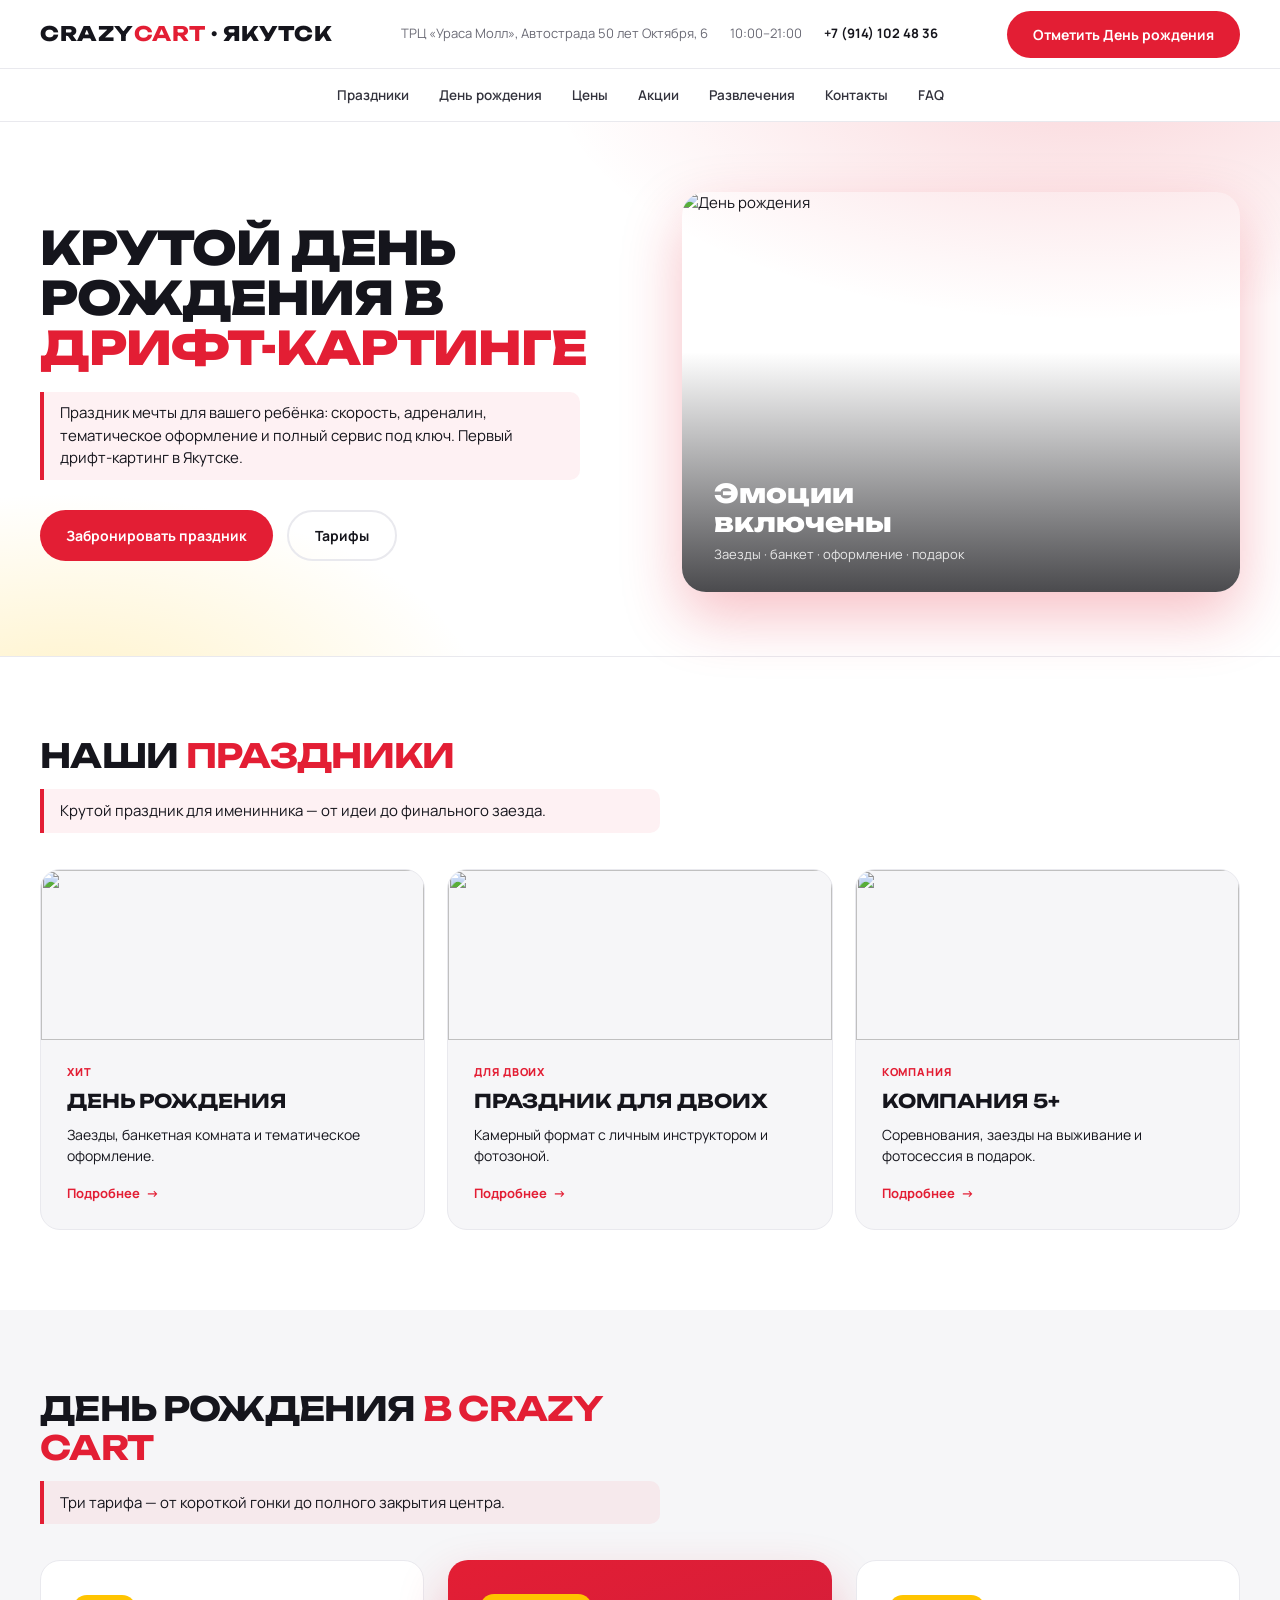
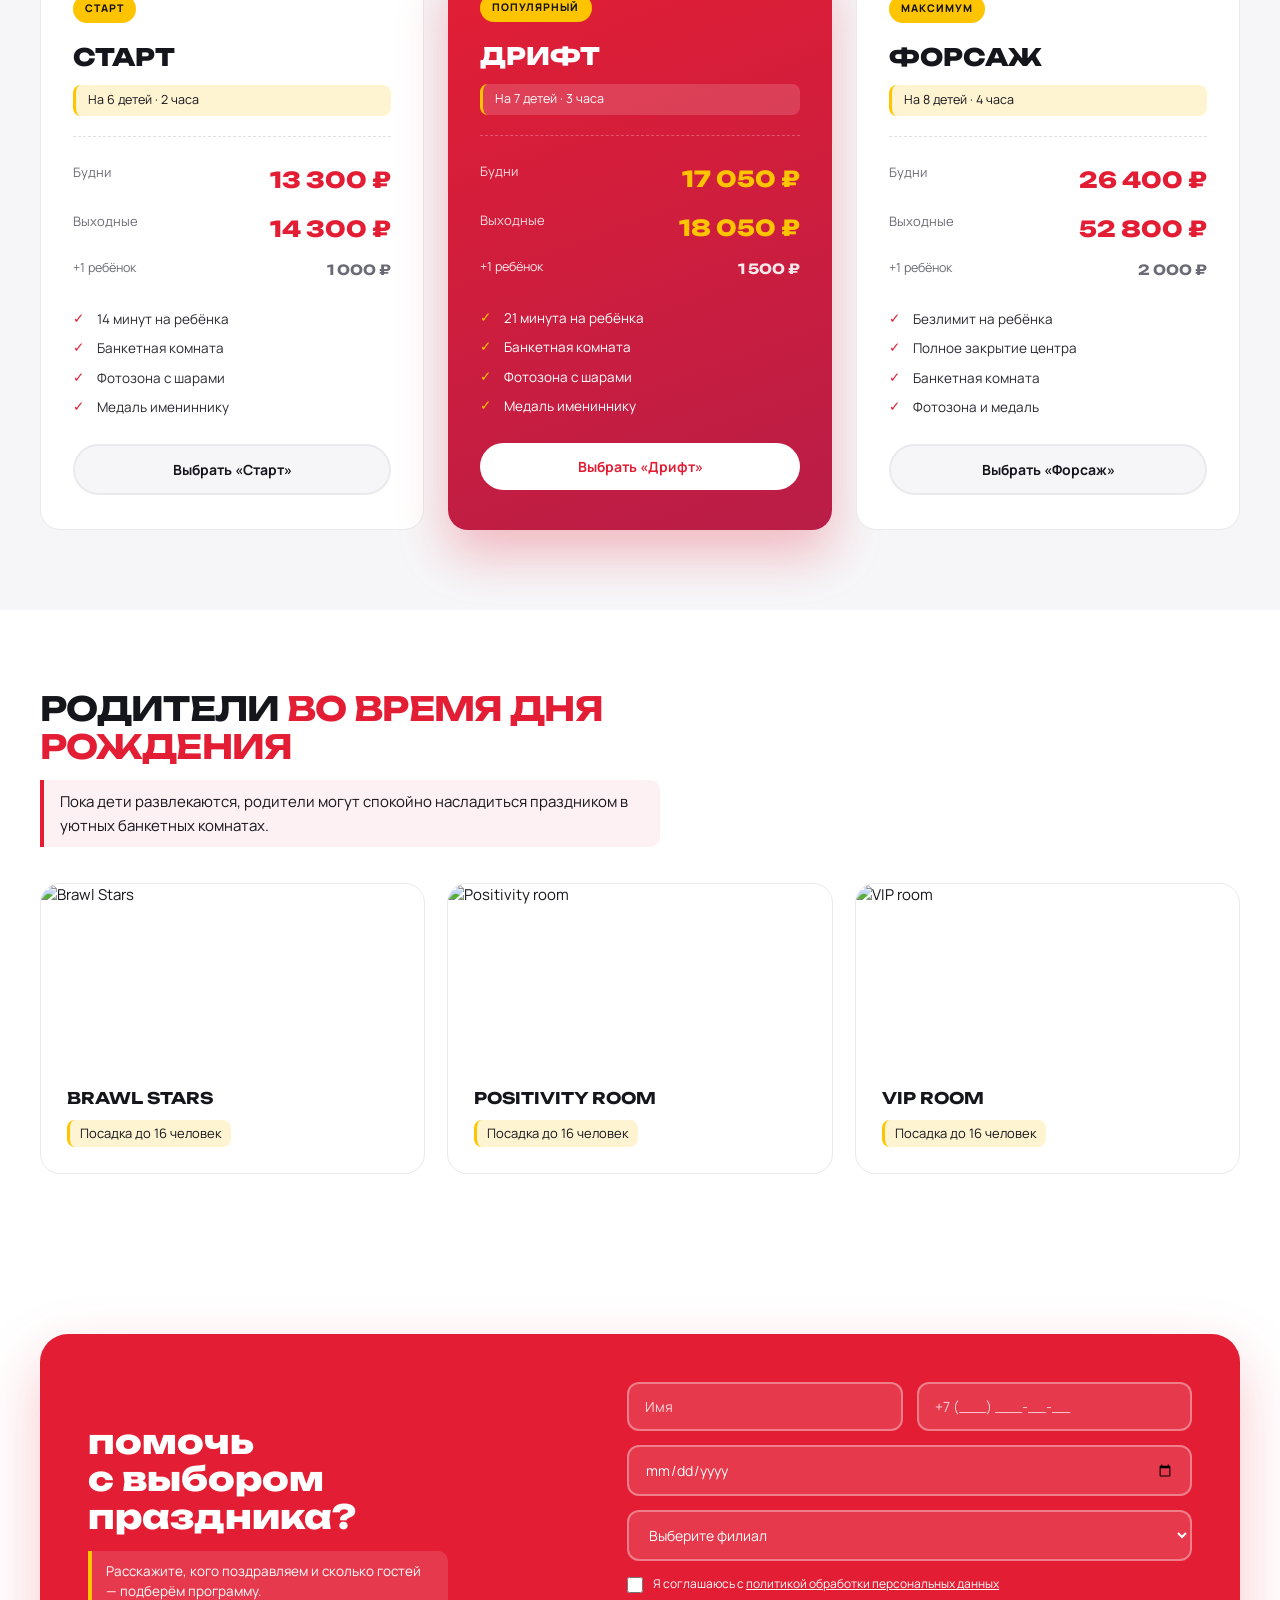
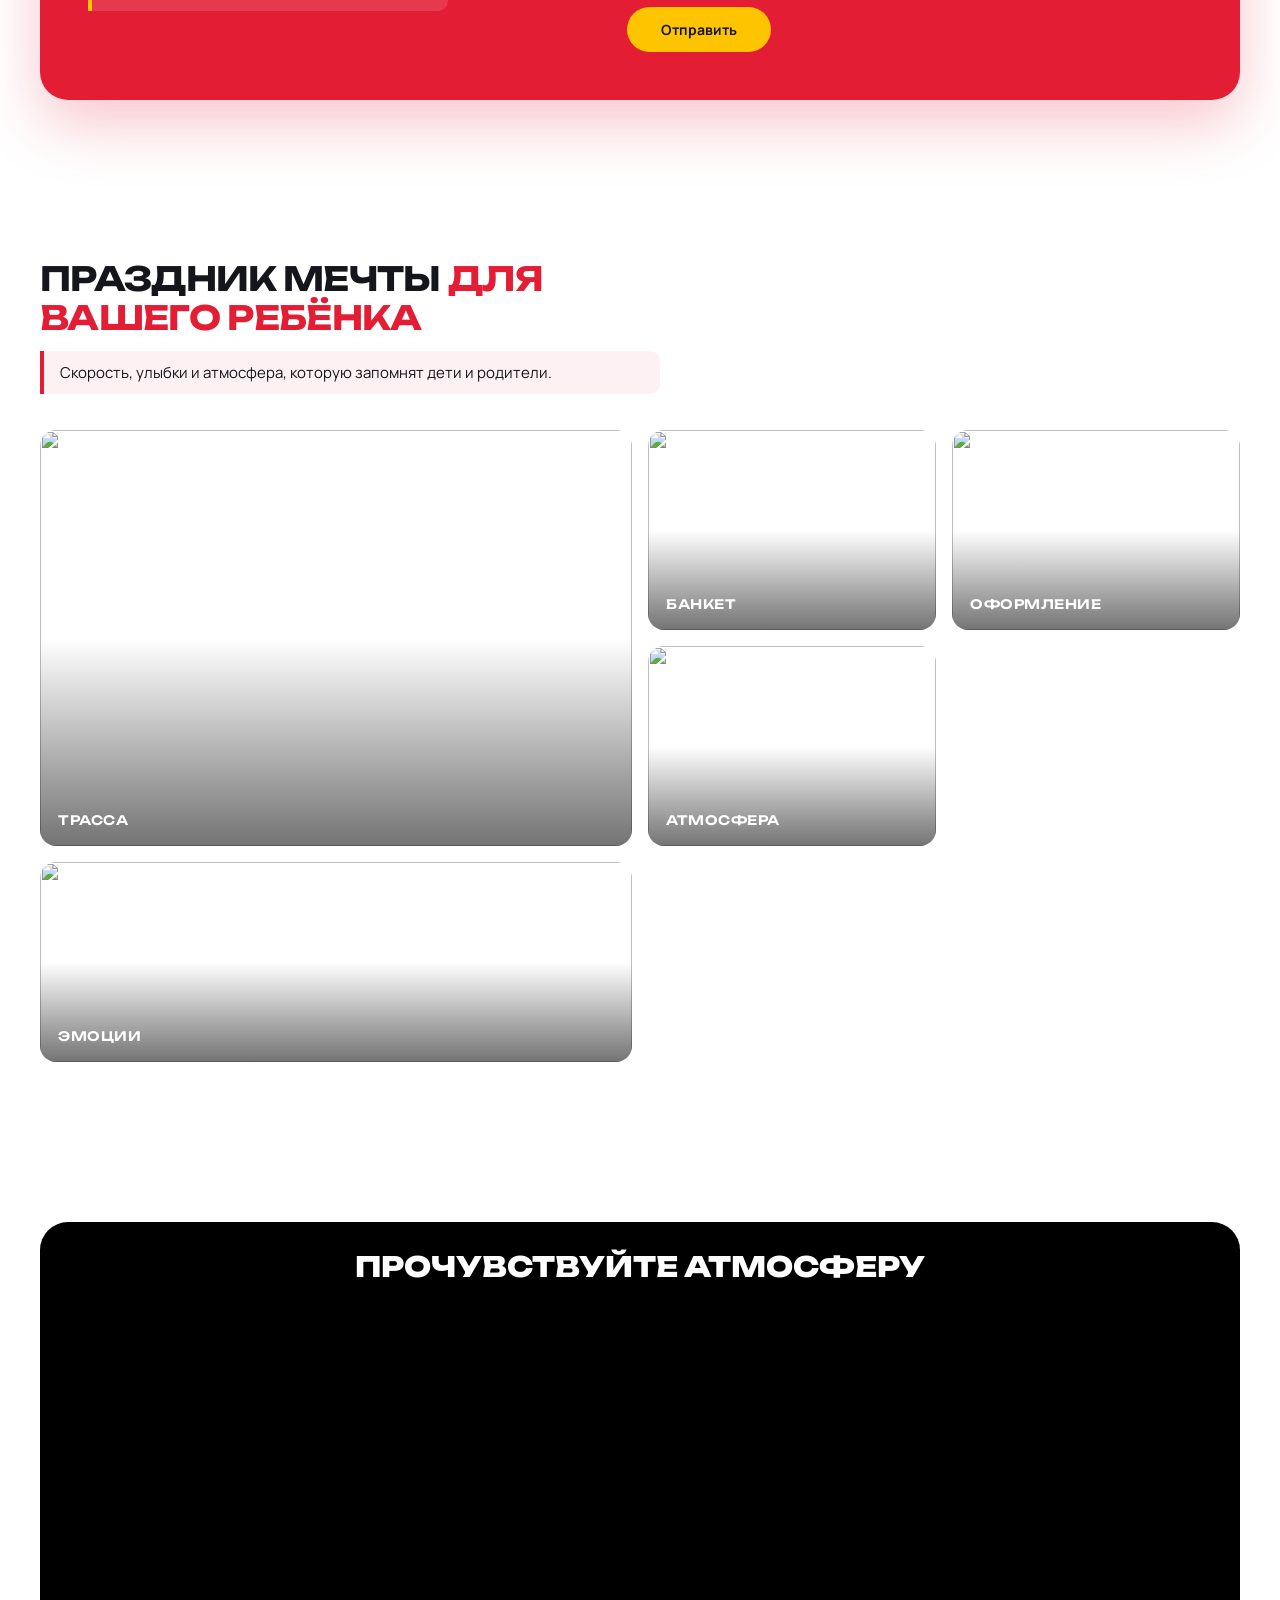
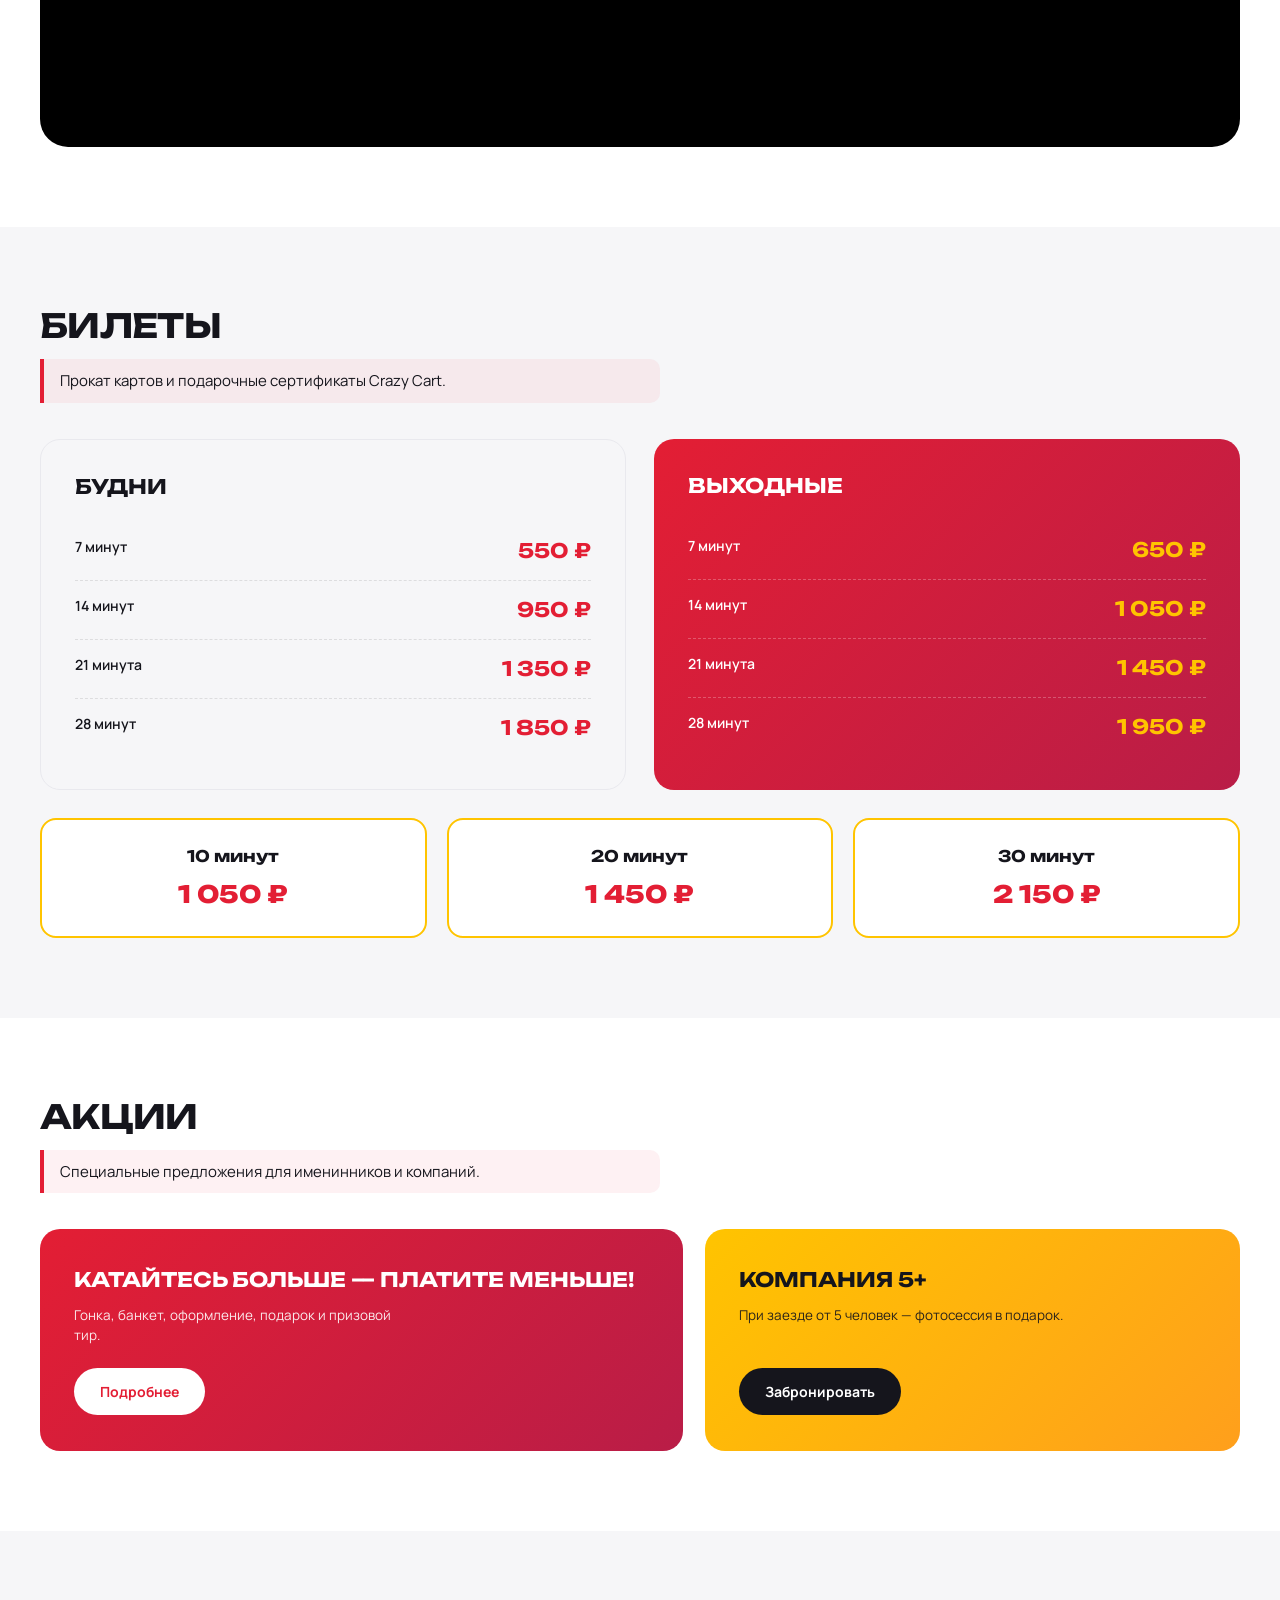
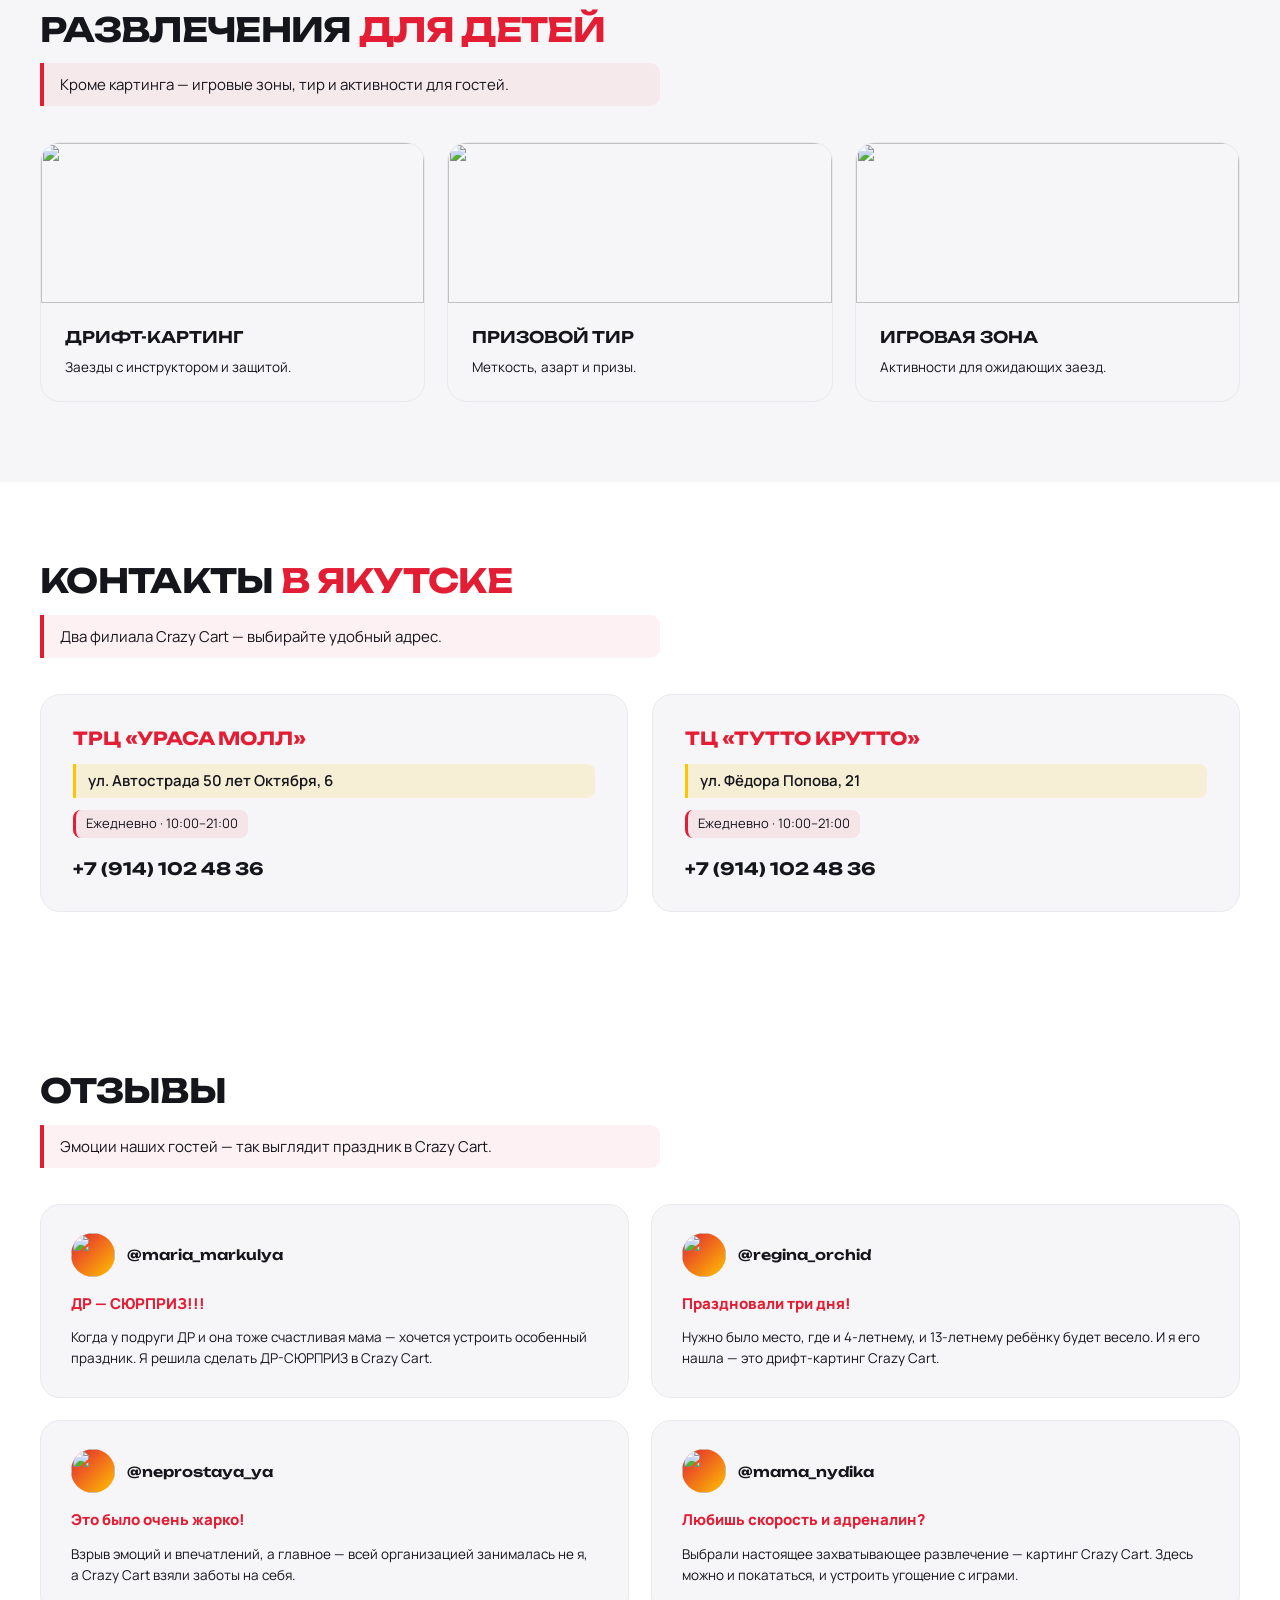
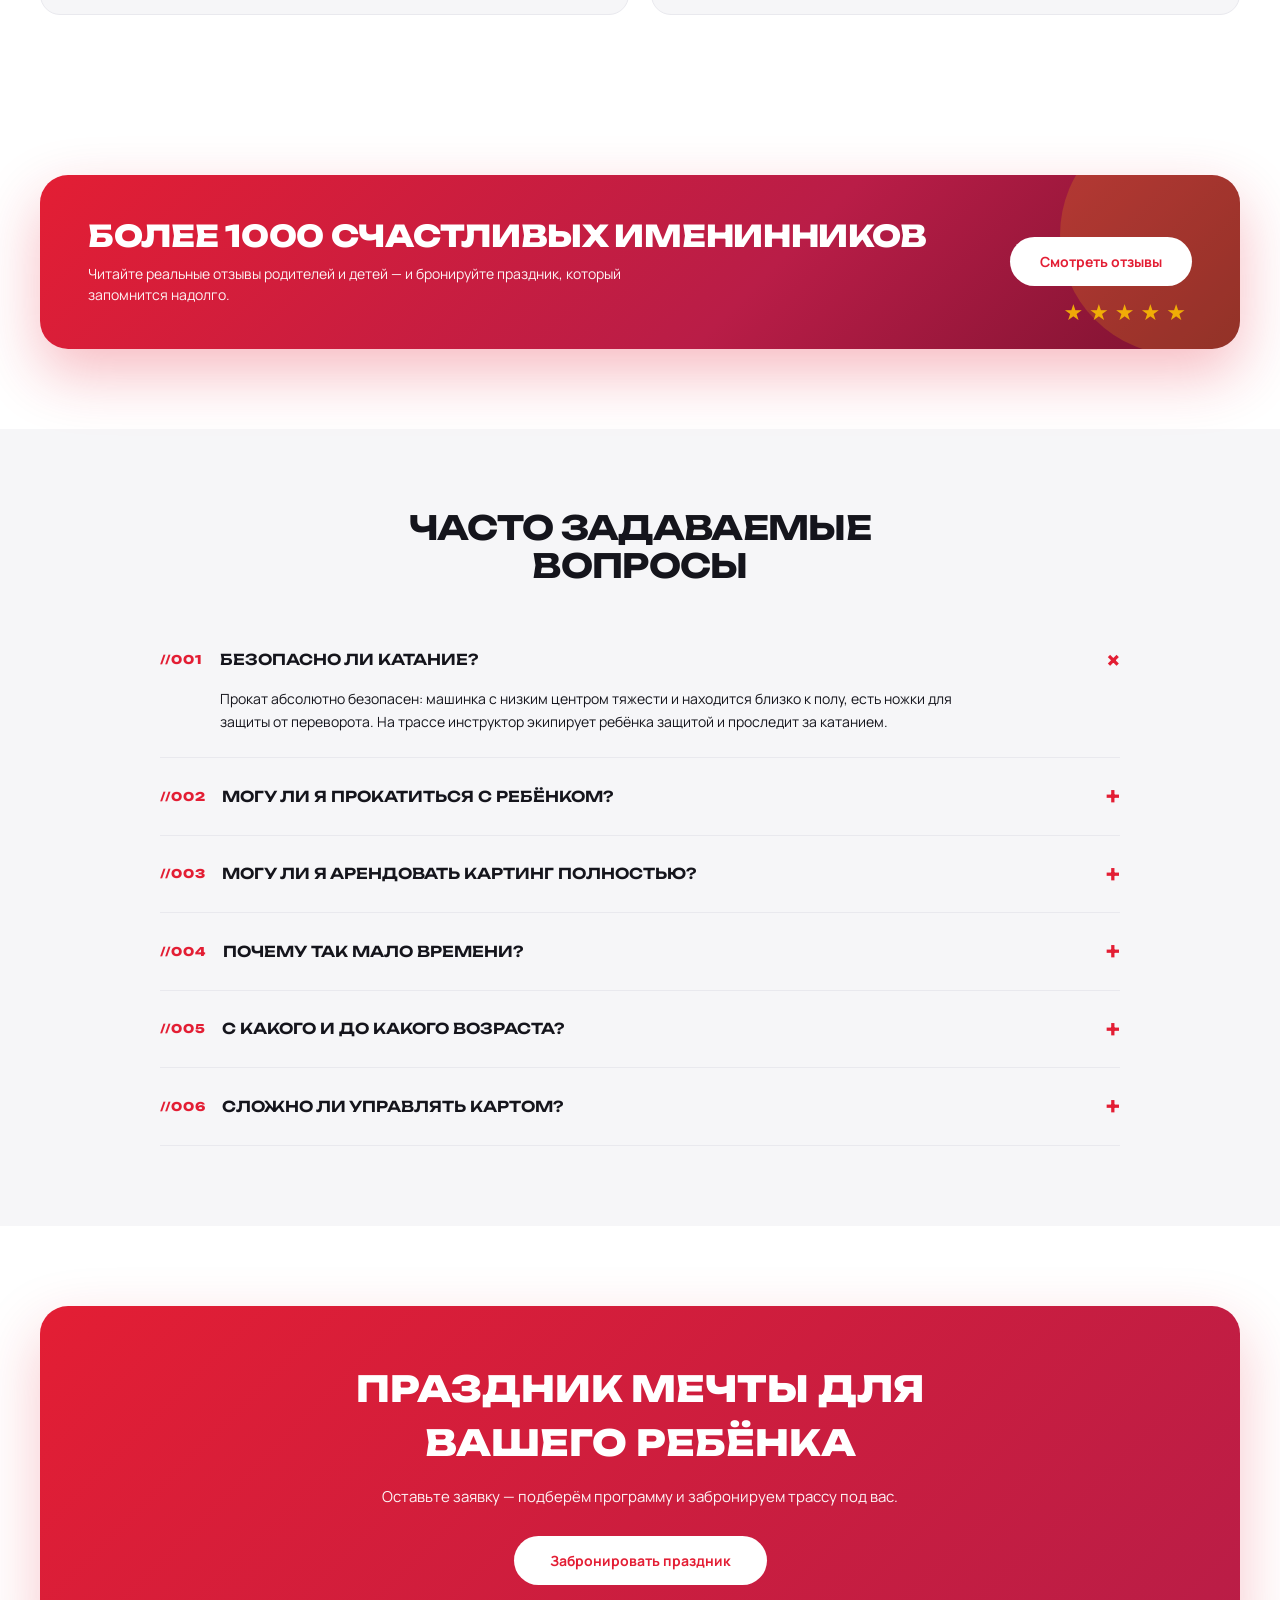
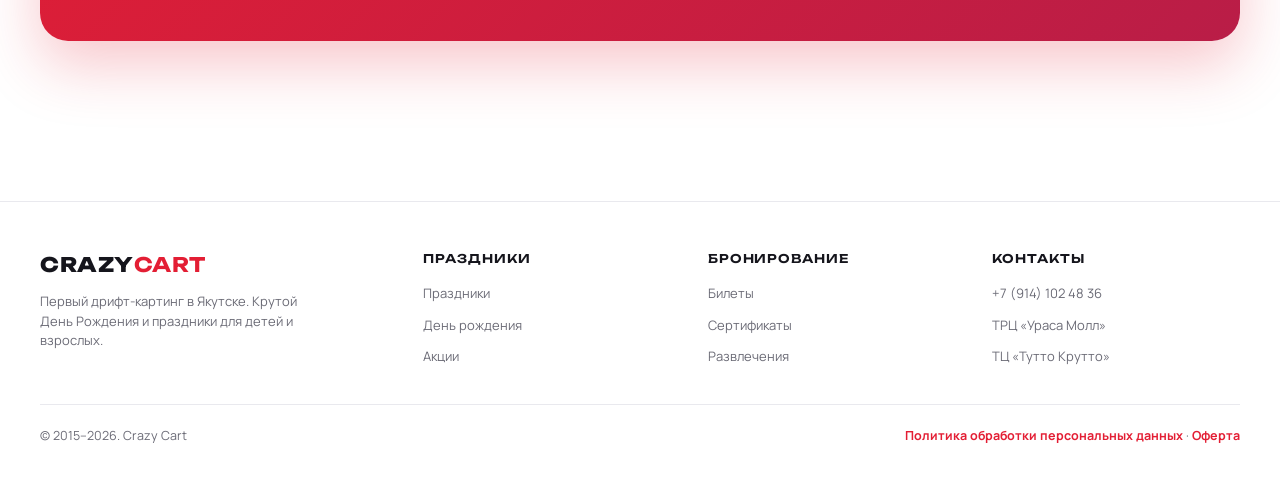
==== index.html @ bd229888 "first добавлены meta-теги, ключевые слова, robots.txt и sitemap.xml" ====
<!DOCTYPE html>
<html lang="ru">
<head>
<meta charset="UTF-8">
<meta name="viewport" content="width=1280">
<title>Крутой День Рождения в дрифт-картинге — Crazy Cart Якутск</title>
<link rel="preconnect" href="https://fonts.googleapis.com">
<link rel="preconnect" href="https://fonts.gstatic.com" crossorigin>
<link href="https://fonts.googleapis.com/css2?family=Manrope:wght@400;500;600;700;800&family=Unbounded:wght@400;500;600;700;800&display=swap" rel="stylesheet">
<style>
/* ================= БАЗА / ЦВЕТА ================= */
:root{
  --red:#e31e34; --red-dark:#b91d47; --yellow:#ffc400;
  --bg:#fff; --bg-soft:#f6f6f8; --text:#15151c; --muted:#6b6b76; --line:#e9e9ee;
  --radius:20px; --maxw:1280px;
  --font-title:'Unbounded','Manrope',system-ui,sans-serif;
  --font-text:'Manrope','Unbounded',system-ui,sans-serif;
}
*{margin:0;padding:0;box-sizing:border-box}
html{scroll-behavior:smooth}
body{font-family:var(--font-text);color:var(--text);background:var(--bg);line-height:1.5;font-size:15px;-webkit-font-smoothing:antialiased}
img{display:block;max-width:100%}
a{color:inherit;text-decoration:none}
button{font-family:inherit;cursor:pointer;border:none;background:none}
.container{width:100%;max-width:var(--maxw);margin:0 auto;padding:0 40px}
section{padding:80px 0}
section[id],div[id],h2[id]{scroll-margin-top:150px}
.section-head{margin-bottom:36px;max-width:680px}
.section-title{font-family:var(--font-title);font-weight:700;font-size:clamp(24px,2.6vw,34px);line-height:1.15;letter-spacing:-.02em;text-transform:uppercase}
.section-title span{color:var(--red)}
.section-sub{color:var(--text);font-size:15px;margin-top:14px;max-width:620px;line-height:1.55;padding:10px 16px;border-left:4px solid var(--red);background:rgba(227,30,52,.06);border-radius:0 10px 10px 0}
.btn{display:inline-flex;align-items:center;justify-content:center;padding:13px 26px;border-radius:999px;font-weight:700;font-size:14px;background:var(--red);color:#fff;transition:.2s transform,.2s box-shadow}
.btn:hover{transform:translateY(-2px);box-shadow:0 10px 26px rgba(227,30,52,.35)}
.btn-yellow{background:var(--yellow);color:#15151c}
.btn-ghost{background:transparent;border:2px solid var(--line);color:var(--text)}
.btn-ghost:hover{border-color:var(--red);box-shadow:none}
header{position:sticky;top:0;z-index:100;background:rgba(255,255,255,.94);backdrop-filter:blur(10px);border-bottom:1px solid var(--line)}
.topbar{display:flex;align-items:center;justify-content:space-between;gap:24px;height:68px}
.logo{font-family:var(--font-title);font-weight:800;font-size:20px;letter-spacing:.5px;text-transform:uppercase;white-space:nowrap}
.logo b{color:var(--red)}
.top-info{display:flex;align-items:center;gap:22px;color:var(--muted);font-size:13px}
.top-info span{white-space:nowrap}
.top-info a{color:var(--text);font-weight:700}
.mainnav{border-top:1px solid var(--line)}
.mainnav ul{display:flex;align-items:center;justify-content:center;gap:30px;list-style:none;height:52px}
.mainnav a{font-weight:600;font-size:13.5px;color:#33333d;transition:color .2s;white-space:nowrap}
.mainnav a:hover{color:var(--red)}
.hero{background:radial-gradient(900px 420px at 85% -10%,rgba(227,30,52,.18),transparent 60%),radial-gradient(700px 360px at 5% 110%,rgba(255,196,0,.22),transparent 60%),#fff;padding:70px 0 64px;border-bottom:1px solid var(--line)}
.hero-grid{display:grid;grid-template-columns:1.05fr 1fr;gap:56px;align-items:center}
.hero h1{font-family:var(--font-title);font-weight:800;font-size:clamp(32px,3.6vw,50px);line-height:1.08;letter-spacing:-.025em;text-transform:uppercase;max-width:640px}
.hero h1 em{color:var(--red);font-style:normal}
.hero p{color:var(--text);font-size:15px;margin:20px 0 30px;max-width:540px;padding:10px 16px;border-left:4px solid var(--red);background:rgba(227,30,52,.06);border-radius:0 10px 10px 0}
.hero-actions{display:flex;gap:14px;flex-wrap:wrap}
.hero-visual{position:relative;border-radius:24px;overflow:hidden;min-height:400px;box-shadow:0 24px 60px rgba(227,30,52,.28)}
.hero-visual img{width:100%;height:100%;object-fit:cover;position:absolute;inset:0;transition:transform .6s}
.hero-visual:hover img{transform:scale(1.05)}
.hero-visual:after{content:'';position:absolute;inset:0;background:linear-gradient(180deg,rgba(14,14,18,0) 40%,rgba(14,14,18,.75) 100%)}
.hero-badge{position:absolute;z-index:2;left:32px;right:32px;bottom:28px;color:#fff}
.hero-badge strong{display:block;font-family:var(--font-title);font-weight:800;font-size:26px;line-height:1.1}
.hero-badge small{display:block;margin-top:8px;opacity:.85;font-size:13px}
.holidays-grid{display:grid;grid-template-columns:repeat(3,1fr);gap:22px}
.holiday{background:var(--bg-soft);border:1px solid var(--line);border-radius:var(--radius);overflow:hidden;display:flex;flex-direction:column;transition:transform .3s,box-shadow .3s,border-color .3s}
.holiday:hover{transform:translateY(-8px);box-shadow:0 22px 46px rgba(0,0,0,.12);border-color:rgba(227,30,52,.35)}
.holiday .ph{height:170px;overflow:hidden}
.holiday .ph img{width:100%;height:100%;object-fit:cover;transition:transform .5s}
.holiday:hover .ph img{transform:scale(1.08)}
.holiday .body{padding:24px 26px 26px;display:flex;flex-direction:column;flex:1}
.holiday .tag{font-size:11px;font-weight:800;letter-spacing:.08em;text-transform:uppercase;color:var(--red);margin-bottom:10px}
.holiday h3{font-family:var(--font-title);font-weight:700;font-size:19px;line-height:1.25;text-transform:uppercase}
.holiday p{color:var(--text);font-size:14px;margin-top:10px}
.holiday .more{margin-top:auto;padding-top:18px;font-weight:700;font-size:13px;color:var(--red);display:inline-flex;gap:6px}
.holiday .more:after{content:'→';transition:transform .25s}
.holiday:hover .more:after{transform:translateX(5px)}
#birthday-tariffs{background:var(--bg-soft)}
.tariffs{display:grid;grid-template-columns:repeat(3,1fr);gap:24px}
.tariff{background:#fff;border:1px solid var(--line);border-radius:var(--radius);padding:34px 32px;display:flex;flex-direction:column;transition:transform .3s,box-shadow .3s,border-color .3s}
.tariff:hover{transform:translateY(-8px);box-shadow:0 22px 46px rgba(0,0,0,.12);border-color:rgba(227,30,52,.35)}
.tariff.featured{background:linear-gradient(160deg,var(--red),var(--red-dark));color:#fff;border:none;box-shadow:0 24px 50px rgba(227,30,52,.28)}
.tariff .badge{align-self:flex-start;font-size:10.5px;font-weight:800;letter-spacing:.1em;text-transform:uppercase;padding:6px 12px;border-radius:999px;background:var(--yellow);color:#15151c;margin-bottom:16px}
.tariff h3{font-family:var(--font-title);font-weight:800;font-size:24px;text-transform:uppercase}
.tariff.featured h3{color:#fff}
.tariff .meta{font-size:12.5px;margin-top:10px;padding:6px 12px;display:inline-block;border-radius:8px}
.tariff:not(.featured) .meta{background:rgba(255,196,0,.18);border-left:3px solid var(--yellow)}
.tariff.featured .meta{background:rgba(255,255,255,.15);border-left:3px solid var(--yellow)}
.tariff .price-block{margin:20px 0 4px;padding-top:18px;border-top:1px dashed rgba(0,0,0,.12)}
.tariff.featured .price-block{border-color:rgba(255,255,255,.25)}
.tariff .price-line{display:flex;justify-content:space-between;padding:8px 0}
.tariff .price-line .lbl{font-size:13px;color:var(--muted)}
.tariff.featured .price-line .lbl{color:rgba(255,255,255,.85)}
.tariff .price-line .val{font-family:var(--font-title);font-weight:800;font-size:22px;color:var(--red)}
.tariff.featured .price-line .val{color:var(--yellow)}
.tariff .add{display:flex;justify-content:space-between;font-size:12.5px;color:var(--muted);padding:6px 0}
.tariff.featured .add{color:rgba(255,255,255,.9)}
.tariff .add b{font-family:var(--font-title);font-weight:700;font-size:14px}
.tariff ul{list-style:none;margin-top:20px;display:flex;flex-direction:column;gap:10px}
.tariff ul li{position:relative;padding-left:24px;font-size:13.5px;line-height:1.45;color:#2b2b34}
.tariff.featured ul li{color:#fff}
.tariff ul li:before{content:'✓';position:absolute;left:0;top:-1px;color:var(--red);font-weight:800}
.tariff.featured ul li:before{color:var(--yellow)}
.tariff .btn{margin-top:26px;align-self:stretch}
.tariff.featured .btn{background:#fff;color:var(--red)}
.tariff:not(.featured) .btn{background:var(--bg-soft);color:var(--text);border:2px solid var(--line)}
.tariff:not(.featured) .btn:hover{border-color:var(--red);box-shadow:none}
.rooms-grid{display:grid;grid-template-columns:repeat(3,1fr);gap:22px}
.room{border-radius:var(--radius);overflow:hidden;background:#fff;border:1px solid var(--line);transition:transform .35s,box-shadow .35s,border-color .35s}
.room:hover{transform:translateY(-8px);box-shadow:0 22px 46px rgba(0,0,0,.12);border-color:rgba(227,30,52,.35)}
.room .ph{height:180px;overflow:hidden;position:relative}
.room .ph img{width:100%;height:100%;object-fit:cover;transition:transform .6s,filter .4s}
.room:hover .ph img{transform:scale(1.1);filter:brightness(1.05)}
.room .body{padding:22px 26px 26px;position:relative}
.room h4{font-family:var(--font-title);font-weight:700;font-size:16px;text-transform:uppercase;transition:color .25s}
.room:hover h4{color:var(--red)}
.room span{display:inline-block;color:var(--text);font-size:13px;margin-top:10px;padding:4px 10px;border-radius:8px;background:rgba(255,196,0,.18);border-left:3px solid var(--yellow)}
.room .body:after{content:'';position:absolute;left:0;bottom:0;height:4px;width:0;background:linear-gradient(90deg,var(--red),var(--yellow));transition:width .4s}
.room:hover .body:after{width:100%}
.form-band{background:var(--red);border-radius:28px;padding:48px;display:grid;grid-template-columns:1fr 1.15fr;gap:48px;align-items:center;color:#fff;box-shadow:0 24px 60px rgba(227,30,52,.25)}
.form-band h2{font-family:var(--font-title);font-weight:800;font-size:clamp(24px,2.6vw,34px);line-height:1.12;text-transform:lowercase}
.form-band .note{margin-top:16px;font-size:13.5px;padding:10px 14px;border-left:4px solid var(--yellow);background:rgba(255,255,255,.12);border-radius:0 10px 10px 0;max-width:360px}
.form-band form{display:grid;grid-template-columns:1fr 1fr;gap:14px}
.form-band input, .form-band select{width:100%;padding:13px 16px;border-radius:12px;border:2px solid rgba(255,255,255,.35);background:rgba(255,255,255,.12);color:#fff;font-size:14px;outline:none;font-family:inherit}
.form-band select option{color:#15151c}
.form-band input::placeholder{color:rgba(255,255,255,.8)}
.form-band input:focus, .form-band select:focus{border-color:#fff;background:rgba(255,255,255,.18)}
.form-band .full{grid-column:1/-1}
.form-band .btn-yellow{justify-self:start;padding:13px 34px}
.form-band .check{display:flex;gap:10px;font-size:12px;grid-column:1/-1;align-items:flex-start}
.form-band .check input{width:16px;height:16px;accent-color:#fff;margin-top:2px}
.form-band .check a{text-decoration:underline;color:#fff}
.gallery{display:grid;grid-template-columns:repeat(4,1fr);grid-auto-rows:200px;gap:16px}
.gallery a{border-radius:16px;overflow:hidden;position:relative;display:block}
.gallery img{width:100%;height:100%;object-fit:cover;transition:transform .6s}
.gallery a:hover img{transform:scale(1.08)}
.gallery a:after{content:'';position:absolute;inset:0;background:linear-gradient(180deg,rgba(0,0,0,0) 50%,rgba(0,0,0,.55) 100%)}
.gallery a:nth-child(1){grid-column:span 2;grid-row:span 2}
.gallery a:nth-child(5){grid-column:span 2}
.gallery span{position:absolute;left:18px;bottom:16px;z-index:2;color:#fff;font-family:var(--font-title);font-weight:600;font-size:13px;letter-spacing:.04em;text-transform:uppercase}
.video-band{position:relative;border-radius:28px;overflow:hidden;aspect-ratio:16/7;background:#000}
.video-band iframe{position:absolute;inset:0;width:100%;height:100%;border:0}
.video-title{position:absolute;top:24px;left:0;right:0;z-index:3;text-align:center;font-family:var(--font-title);font-weight:800;font-size:clamp(20px,2.2vw,28px);text-transform:uppercase;color:#fff;pointer-events:none;text-shadow:0 2px 12px rgba(0,0,0,.6)}
.prices{display:grid;grid-template-columns:1fr 1fr;gap:28px}
.price-card{background:var(--bg-soft);border:1px solid var(--line);border-radius:var(--radius);padding:32px 34px;transition:transform .3s,box-shadow .3s}
.price-card:hover{transform:translateY(-6px);box-shadow:0 20px 44px rgba(0,0,0,.1)}
.price-card.highlight{background:linear-gradient(135deg,var(--red),var(--red-dark));color:#fff;border:none}
.price-card h3{font-family:var(--font-title);font-weight:700;font-size:20px;text-transform:uppercase;margin-bottom:20px}
.price-card.highlight h3{color:#fff}
.price-row{display:flex;justify-content:space-between;padding:14px 0;border-bottom:1px dashed rgba(0,0,0,.1)}
.price-card.highlight .price-row{border-color:rgba(255,255,255,.25)}
.price-row:last-child{border-bottom:none}
.price-row .time{font-size:14px;font-weight:600}
.price-row .cost{font-family:var(--font-title);font-weight:700;font-size:20px;color:var(--red)}
.price-card.highlight .price-row .cost{color:var(--yellow)}
.price-card.highlight .price-row .time{color:#fff}
.certs{display:grid;grid-template-columns:repeat(3,1fr);gap:20px;margin-top:28px}
.cert{background:#fff;border:2px solid var(--yellow);border-radius:16px;padding:24px;text-align:center;transition:transform .3s,box-shadow .3s,border-color .3s}
.cert:hover{transform:translateY(-6px);box-shadow:0 16px 36px rgba(255,196,0,.3);border-color:var(--red)}
.cert .t{font-family:var(--font-title);font-weight:700;font-size:16px}
.cert .p{font-family:var(--font-title);font-weight:800;font-size:24px;color:var(--red);margin-top:8px}
.contacts{display:grid;grid-template-columns:repeat(2,1fr);gap:24px}
.contact-card{background:var(--bg-soft);border:1px solid var(--line);border-radius:var(--radius);padding:30px 32px;display:flex;flex-direction:column;gap:12px;transition:transform .3s,box-shadow .3s,border-color .3s}
.contact-card:hover{transform:translateY(-6px);box-shadow:0 20px 44px rgba(0,0,0,.1);border-color:rgba(227,30,52,.35)}
.contact-card .city{font-family:var(--font-title);font-weight:700;font-size:18px;text-transform:uppercase;color:var(--red)}
.contact-card .addr{font-size:15px;font-weight:600;padding:6px 12px;border-left:3px solid var(--yellow);background:rgba(255,196,0,.14);border-radius:0 8px 8px 0}
.contact-card .meta{font-size:13px;padding:4px 10px;border-radius:8px;background:rgba(227,30,52,.08);border-left:3px solid var(--red);align-self:flex-start}
.contact-card a.phone{font-family:var(--font-title);font-weight:700;font-size:17px;margin-top:6px}
.contact-card a.phone:hover{color:var(--red)}
.ent-grid{display:grid;grid-template-columns:repeat(3,1fr);gap:22px}
.ent{border-radius:var(--radius);overflow:hidden;background:var(--bg-soft);border:1px solid var(--line);transition:transform .35s,box-shadow .35s,border-color .35s}
.ent:hover{transform:translateY(-8px);box-shadow:0 22px 46px rgba(0,0,0,.12);border-color:rgba(227,30,52,.35)}
.ent .ph{height:160px;overflow:hidden}
.ent .ph img{width:100%;height:100%;object-fit:cover;transition:transform .6s}
.ent:hover .ph img{transform:scale(1.1)}
.ent .body{padding:22px 24px 24px}
.ent h3{font-family:var(--font-title);font-weight:600;font-size:16px;text-transform:uppercase;transition:color .25s}
.ent:hover h3{color:var(--red)}
.ent p{color:var(--text);font-size:13.5px;margin-top:8px}
.reviews{display:grid;grid-template-columns:repeat(2,1fr);gap:22px}
.review{background:var(--bg-soft);border:1px solid var(--line);border-radius:var(--radius);padding:28px 30px;display:flex;flex-direction:column;gap:12px;transition:transform .3s,box-shadow .3s}
.review:hover{transform:translateY(-6px);box-shadow:0 20px 44px rgba(0,0,0,.1)}
.review .author{display:flex;align-items:center;gap:12px}
.review .avatar{width:44px;height:44px;border-radius:50%;overflow:hidden;background:linear-gradient(135deg,var(--red),var(--yellow))}
.review .avatar img{width:100%;height:100%;object-fit:cover}
.review .name{font-family:var(--font-title);font-weight:600;font-size:14px}
.review .quote{font-weight:800;font-size:15px;color:var(--red);margin-top:4px}
.review p{color:var(--text);font-size:13.5px;line-height:1.55}
.reviews-banner{background:linear-gradient(135deg,var(--red) 0%,var(--red-dark) 60%,#7a1230 100%);border-radius:28px;padding:44px 48px;color:#fff;display:flex;align-items:center;justify-content:space-between;gap:32px;box-shadow:0 24px 60px rgba(227,30,52,.3);position:relative;overflow:hidden}
.reviews-banner:before{content:'';position:absolute;right:-60px;top:-60px;width:240px;height:240px;border-radius:50%;background:rgba(255,196,0,.18)}
.reviews-banner:after{content:'★★★★★';position:absolute;right:48px;bottom:20px;font-size:22px;color:var(--yellow);letter-spacing:6px;opacity:.85}
.reviews-banner .txt{position:relative;z-index:2}
.reviews-banner h2{font-family:var(--font-title);font-weight:800;font-size:clamp(22px,2.4vw,30px);text-transform:uppercase;letter-spacing:-.01em;line-height:1.15}
.reviews-banner p{margin-top:10px;font-size:14px;opacity:.95;max-width:560px}
.reviews-banner .btn{position:relative;z-index:2;background:#fff;color:var(--red);padding:14px 30px;white-space:nowrap}
.faq{max-width:960px;margin:0 auto}
.faq-item{border-bottom:1px solid var(--line);padding:24px 0}
.faq-item summary{list-style:none;cursor:pointer;display:flex;align-items:center;gap:16px;font-family:var(--font-title);font-weight:600;font-size:15px;text-transform:uppercase;line-height:1.3}
.faq-item summary::-webkit-details-marker{display:none}
.faq-item .idx{font-weight:800;font-size:12px;color:var(--red);letter-spacing:.06em;min-width:44px}
.faq-item summary:after{content:'+';margin-left:auto;font-size:22px;font-weight:700;color:var(--red);transition:transform .25s}
.faq-item[open] summary:after{transform:rotate(45deg)}
.faq-item p{color:var(--text);font-size:14px;line-height:1.6;margin:14px 0 0 60px;max-width:760px}
.cta{background:linear-gradient(135deg,var(--red),var(--red-dark));border-radius:28px;padding:56px 48px;text-align:center;color:#fff;box-shadow:0 24px 60px rgba(227,30,52,.25)}
.cta h2{font-family:var(--font-title);font-weight:800;font-size:clamp(24px,2.8vw,36px);text-transform:uppercase;max-width:720px;margin:0 auto 16px}
.cta p{opacity:.95;font-size:15px;margin-bottom:28px}
.cta .btn{background:#fff;color:var(--red);padding:14px 36px}
footer{padding:48px 0 36px;border-top:1px solid var(--line);margin-top:80px}
.footer-inner{display:grid;grid-template-columns:1.4fr 1fr 1fr 1fr;gap:36px}
.footer-inner .logo{margin-bottom:12px}
.footer-inner p{color:var(--muted);font-size:13px;max-width:280px}
.footer-col h4{font-family:var(--font-title);font-weight:600;font-size:12px;letter-spacing:.08em;text-transform:uppercase;margin-bottom:14px}
.footer-col ul{list-style:none;display:flex;flex-direction:column;gap:9px}
.footer-col a{font-size:13px;color:var(--muted);transition:color .2s}
.footer-col a:hover{color:var(--red)}
.footer-bottom{margin-top:36px;padding-top:22px;border-top:1px solid var(--line);display:flex;justify-content:space-between;flex-wrap:wrap;gap:12px;color:var(--muted);font-size:12.5px}
.footer-bottom a{color:var(--red);font-weight:700}
@media (max-width:1100px){
  .hero-grid{grid-template-columns:1fr}
  .holidays-grid{grid-template-columns:repeat(2,1fr)}
  .tariffs{grid-template-columns:1fr}
  .rooms-grid{grid-template-columns:1fr 1fr}
  .form-band{grid-template-columns:1fr;padding:36px}
  .reviews{grid-template-columns:1fr}
  .gallery{grid-template-columns:repeat(2,1fr)}
  .footer-inner{grid-template-columns:1fr 1fr}
  .top-info{display:none}
  .mainnav ul{gap:18px;overflow-x:auto;justify-content:flex-start;padding:0 20px}
  .prices{grid-template-columns:1fr}
  .certs{grid-template-columns:1fr}
  .contacts{grid-template-columns:1fr}
  .ent-grid{grid-template-columns:1fr 1fr}
  .reviews-banner{flex-direction:column;align-items:flex-start}
}
@media (max-width:640px){
  .container{padding:0 20px}
  section{padding:52px 0}
  .holidays-grid{grid-template-columns:1fr}
  .form-band form{grid-template-columns:1fr}
  .footer-inner{grid-template-columns:1fr}
  .hero-actions .btn{width:100%}
  .ent-grid{grid-template-columns:1fr}
  .gallery{grid-template-columns:1fr}
  .gallery a:nth-child(1), .gallery a:nth-child(5){grid-column:span 1;grid-row:span 1}
  .rooms-grid{grid-template-columns:1fr}
}
</style>
</head>
<body>

<header>
  <div class="container">
    <div class="topbar">
      <div class="logo">Crazy<b>Cart</b> · Якутск</div>
      <div class="top-info">
        <span>ТРЦ «Ураса Молл», Автострада 50 лет Октября, 6</span>
        <span>10:00–21:00</span>
        <a href="tel:+79141024836">+7 (914) 102 48 36</a>
      </div>
      <a href="#booking" class="btn">Отметить День рождения</a>
    </div>
  </div>
  <nav class="mainnav">
    <div class="container">
      <ul>
        <li><a href="#holidays">Праздники</a></li>
        <li><a href="#birthday-tariffs">День рождения</a></li>
        <li><a href="#prices">Цены</a></li>
        <li><a href="#promo">Акции</a></li>
        <li><a href="#ent">Развлечения</a></li>
        <li><a href="#contacts">Контакты</a></li>
        <li><a href="#faq">FAQ</a></li>
      </ul>
    </div>
  </nav>
</header>

<main>
<section class="hero">
  <div class="container hero-grid">
    <div>
      <h1>Крутой День Рождения в <em>дрифт-картинге</em></h1>
      <p>Праздник мечты для вашего ребёнка: скорость, адреналин, тематическое оформление и полный сервис под ключ. Первый дрифт-картинг в Якутске.</p>
      <div class="hero-actions">
        <a href="#booking" class="btn">Забронировать праздник</a>
        <a href="#birthday-tariffs" class="btn btn-ghost">Тарифы</a>
      </div>
    </div>
    <div class="hero-visual">
      <img src="https://yktsk.crazy-cart.ru/assets/components/phpthumbof/cache/home-slider-1.de69a224233ef8ab9eae99fb6e9d373e.jpg" alt="День рождения">
      <div class="hero-badge"><strong>Эмоции<br>включены</strong><small>Заезды · банкет · оформление · подарок</small></div>
    </div>
  </div>
</section>

<section id="holidays">
  <div class="container">
    <div class="section-head">
      <h2 class="section-title">Наши <span>праздники</span></h2>
      <p class="section-sub">Крутой праздник для именинника — от идеи до финального заезда.</p>
    </div>
    <div class="holidays-grid">
      <a href="#birthday-tariffs" class="holiday">
        <div class="ph"><img src="https://yktsk.crazy-cart.ru/assets/components/phpthumbof/cache/event-items-1.df758e5db324f554b92d669268ccd50f.jpg" alt=""></div>
        <div class="body"><span class="tag">Хит</span><h3>День рождения</h3><p>Заезды, банкетная комната и тематическое оформление.</p><span class="more">Подробнее</span></div>
      </a>
      <a href="#birthday-tariffs" class="holiday">
        <div class="ph"><img src="https://yktsk.crazy-cart.ru/assets/components/phpthumbof/cache/emotions-2.e35a9190603802646845df55f6373791.jpg" alt=""></div>
        <div class="body"><span class="tag">Для двоих</span><h3>Праздник для двоих</h3><p>Камерный формат с личным инструктором и фотозоной.</p><span class="more">Подробнее</span></div>
      </a>
      <a href="#birthday-tariffs" class="holiday">
        <div class="ph"><img src="https://yktsk.crazy-cart.ru/assets/components/phpthumbof/cache/emotions-3.e35a9190603802646845df55f6373791.jpg" alt=""></div>
        <div class="body"><span class="tag">Компания</span><h3>Компания 5+</h3><p>Соревнования, заезды на выживание и фотосессия в подарок.</p><span class="more">Подробнее</span></div>
      </a>
    </div>
  </div>
</section>

<section id="birthday-tariffs">
  <div class="container">
    <div class="section-head">
      <h2 class="section-title">День рождения <span>в Crazy Cart</span></h2>
      <p class="section-sub">Три тарифа — от короткой гонки до полного закрытия центра.</p>
    </div>
    <div class="tariffs">
      <div class="tariff">
        <span class="badge">Старт</span><h3>Старт</h3>
        <div class="meta">На 6 детей · 2 часа</div>
        <div class="price-block">
          <div class="price-line"><span class="lbl">Будни</span><span class="val">13 300 ₽</span></div>
          <div class="price-line"><span class="lbl">Выходные</span><span class="val">14 300 ₽</span></div>
          <div class="add"><span>+1 ребёнок</span><b>1 000 ₽</b></div>
        </div>
        <ul><li>14 минут на ребёнка</li><li>Банкетная комната</li><li>Фотозона с шарами</li><li>Медаль имениннику</li></ul>
        <a href="#booking" class="btn">Выбрать «Старт»</a>
      </div>
      <div class="tariff featured">
        <span class="badge">Популярный</span><h3>Дрифт</h3>
        <div class="meta">На 7 детей · 3 часа</div>
        <div class="price-block">
          <div class="price-line"><span class="lbl">Будни</span><span class="val">17 050 ₽</span></div>
          <div class="price-line"><span class="lbl">Выходные</span><span class="val">18 050 ₽</span></div>
          <div class="add"><span>+1 ребёнок</span><b>1 500 ₽</b></div>
        </div>
        <ul><li>21 минута на ребёнка</li><li>Банкетная комната</li><li>Фотозона с шарами</li><li>Медаль имениннику</li></ul>
        <a href="#booking" class="btn">Выбрать «Дрифт»</a>
      </div>
      <div class="tariff">
        <span class="badge">Максимум</span><h3>Форсаж</h3>
        <div class="meta">На 8 детей · 4 часа</div>
        <div class="price-block">
          <div class="price-line"><span class="lbl">Будни</span><span class="val">26 400 ₽</span></div>
          <div class="price-line"><span class="lbl">Выходные</span><span class="val">52 800 ₽</span></div>
          <div class="add"><span>+1 ребёнок</span><b>2 000 ₽</b></div>
        </div>
        <ul><li>Безлимит на ребёнка</li><li>Полное закрытие центра</li><li>Банкетная комната</li><li>Фотозона и медаль</li></ul>
        <a href="#booking" class="btn">Выбрать «Форсаж»</a>
      </div>
    </div>
  </div>
</section>

<section>
  <div class="container">
    <div class="section-head">
      <h2 class="section-title">Родители <span>во время дня рождения</span></h2>
      <p class="section-sub">Пока дети развлекаются, родители могут спокойно насладиться праздником в уютных банкетных комнатах.</p>
    </div>
    <div class="rooms-grid">
      <div class="room">
        <div class="ph"><img src="https://yktsk.crazy-cart.ru/assets/components/phpthumbof/cache/photo-2024-04-27-22-02-42.e35a9190603802646845df55f6373791.jpg" alt="Brawl Stars"></div>
        <div class="body"><h4>Brawl Stars</h4><span>Посадка до 16 человек</span></div>
      </div>
      <div class="room">
        <div class="ph"><img src="https://yktsk.crazy-cart.ru/assets/components/phpthumbof/cache/c8f52df1-d70f-4d22-ba55-8cd99e619473.e35a9190603802646845df55f6373791.jpg" alt="Positivity room"></div>
        <div class="body"><h4>Positivity room</h4><span>Посадка до 16 человек</span></div>
      </div>
      <div class="room">
        <div class="ph"><img src="https://yktsk.crazy-cart.ru/assets/components/phpthumbof/cache/488b9c6d-715a-4841-ad8f-4479d4d610ba.e35a9190603802646845df55f6373791.jpg" alt="VIP room"></div>
        <div class="body"><h4>VIP room</h4><span>Посадка до 16 человек</span></div>
      </div>
    </div>
  </div>
</section>

<section id="booking">
  <div class="container">
    <div class="form-band">
      <div>
        <h2>помочь<br>с выбором праздника?</h2>
        <p class="note">Расскажите, кого поздравляем и сколько гостей — подберём программу.</p>
      </div>
      <form id="bookingForm">
        <input type="text" name="name" placeholder="Имя" required>
        <input type="tel" name="phone" placeholder="+7 (___) ___-__-__" required>
        <input type="date" name="date" class="full" required>
        <select name="branch" class="full" required>
          <option value="" disabled selected hidden>Выберите филиал</option>
          <option value="uras">ТРЦ «Ураса Молл»</option>
          <option value="tutto">ТЦ «Тутто Крутто»</option>
        </select>
        <label class="check">
          <input type="checkbox" name="consent" required>
          <span>Я соглашаюсь с <a href="policy.html">политикой обработки персональных данных</a></span>
        </label>
        <button type="submit" class="btn btn-yellow full">Отправить</button>
      </form>
    </div>
  </div>
</section>

<section id="gallery">
  <div class="container">
    <div class="section-head">
      <h2 class="section-title">Праздник мечты <span>для вашего ребёнка</span></h2>
      <p class="section-sub">Скорость, улыбки и атмосфера, которую запомнят дети и родители.</p>
    </div>
    <div class="gallery">
      <a href="#"><img src="https://yktsk.crazy-cart.ru/assets/components/phpthumbof/cache/4ba5abf3-4e4e-4d0c-93b5-c64250f2951a.e35a9190603802646845df55f6373791.jpg" alt=""><span>Трасса</span></a>
      <a href="#"><img src="https://yktsk.crazy-cart.ru/assets/components/phpthumbof/cache/emotions-2.e35a9190603802646845df55f6373791.jpg" alt=""><span>Банкет</span></a>
      <a href="#"><img src="https://yktsk.crazy-cart.ru/assets/components/phpthumbof/cache/emotions-3.e35a9190603802646845df55f6373791.jpg" alt=""><span>Оформление</span></a>
      <a href="#"><img src="https://yktsk.crazy-cart.ru/assets/components/phpthumbof/cache/488b9c6d-715a-4841-ad8f-4479d4d610ba.e35a9190603802646845df55f6373791.jpg" alt=""><span>Атмосфера</span></a>
      <a href="#"><img src="https://yktsk.crazy-cart.ru/assets/components/phpthumbof/cache/ab1e71a8-488c-4d60-98d9-90e7212d0252.e35a9190603802646845df55f6373791.jpg" alt=""><span>Эмоции</span></a>
    </div>
  </div>
</section>

<section>
  <div class="container">
    <div class="video-band">
      <h2 class="video-title">Прочувствуйте атмосферу</h2>
      <iframe src="https://www.youtube.com/embed/qIoYSMgTULc?rel=0" title="Прочувствуйте атмосферу — Crazy Cart" allow="accelerometer; autoplay; clipboard-write; encrypted-media; gyroscope; picture-in-picture" allowfullscreen loading="lazy"></iframe>
    </div>
  </div>
</section>

<section id="prices" style="background:var(--bg-soft)">
  <div class="container">
    <div class="section-head">
      <h2 class="section-title">Билеты</h2>
      <p class="section-sub">Прокат картов и подарочные сертификаты Crazy Cart.</p>
    </div>
    <div class="prices">
      <div class="price-card">
        <h3>Будни</h3>
        <div class="price-row"><span class="time">7 минут</span><span class="cost">550 ₽</span></div>
        <div class="price-row"><span class="time">14 минут</span><span class="cost">950 ₽</span></div>
        <div class="price-row"><span class="time">21 минута</span><span class="cost">1 350 ₽</span></div>
        <div class="price-row"><span class="time">28 минут</span><span class="cost">1 850 ₽</span></div>
      </div>
      <div class="price-card highlight">
        <h3>Выходные</h3>
        <div class="price-row"><span class="time">7 минут</span><span class="cost">650 ₽</span></div>
        <div class="price-row"><span class="time">14 минут</span><span class="cost">1 050 ₽</span></div>
        <div class="price-row"><span class="time">21 минута</span><span class="cost">1 450 ₽</span></div>
        <div class="price-row"><span class="time">28 минут</span><span class="cost">1 950 ₽</span></div>
      </div>
    </div>
    <div class="certs">
      <div class="cert"><div class="t">10 минут</div><div class="p">1 050 ₽</div></div>
      <div class="cert"><div class="t">20 минут</div><div class="p">1 450 ₽</div></div>
      <div class="cert"><div class="t">30 минут</div><div class="p">2 150 ₽</div></div>
    </div>
  </div>
</section>

<section id="promo">
  <div class="container">
    <div class="section-head">
      <h2 class="section-title">Акции</h2>
      <p class="section-sub">Специальные предложения для именинников и компаний.</p>
    </div>
    <div class="promo-grid" style="display:grid;grid-template-columns:1.2fr 1fr;gap:22px">
      <div class="promo big" style="background:linear-gradient(135deg,var(--red),var(--red-dark));border-radius:var(--radius);padding:36px 34px;color:#fff;min-height:220px;display:flex;flex-direction:column;justify-content:space-between">
        <div><h3 style="font-family:var(--font-title);font-weight:700;font-size:20px;text-transform:uppercase">Катайтесь больше — платите меньше!</h3><p style="font-size:13.5px;opacity:.9;margin-top:10px;max-width:340px">Гонка, банкет, оформление, подарок и призовой тир.</p></div>
        <a href="#booking" class="btn" style="background:#fff;color:var(--red);align-self:flex-start;margin-top:22px">Подробнее</a>
      </div>
      <div class="promo small" style="background:linear-gradient(135deg,var(--yellow),#ff9f1c);border-radius:var(--radius);padding:36px 34px;color:#15151c;min-height:220px;display:flex;flex-direction:column;justify-content:space-between">
        <div><h3 style="font-family:var(--font-title);font-weight:700;font-size:20px;text-transform:uppercase">Компания 5+</h3><p style="font-size:13.5px;opacity:.9;margin-top:10px;max-width:340px">При заезде от 5 человек — фотосессия в подарок.</p></div>
        <a href="#booking" class="btn" style="background:#15151c;color:#fff;align-self:flex-start;margin-top:22px">Забронировать</a>
      </div>
    </div>
  </div>
</section>

<section id="ent" style="background:var(--bg-soft)">
  <div class="container">
    <div class="section-head">
      <h2 class="section-title">Развлечения <span>для детей</span></h2>
      <p class="section-sub">Кроме картинга — игровые зоны, тир и активности для гостей.</p>
    </div>
    <div class="ent-grid">
      <div class="ent"><div class="ph"><img src="https://yktsk.crazy-cart.ru/assets/components/phpthumbof/cache/ent-8.8973dcdb2067689d00bd4ac77f2452ae.png" alt=""></div><div class="body"><h3>Дрифт-картинг</h3><p>Заезды с инструктором и защитой.</p></div></div>
      <div class="ent"><div class="ph"><img src="https://yktsk.crazy-cart.ru/assets/components/phpthumbof/cache/ent-10.8973dcdb2067689d00bd4ac77f2452ae.png" alt=""></div><div class="body"><h3>Призовой тир</h3><p>Меткость, азарт и призы.</p></div></div>
      <div class="ent"><div class="ph"><img src="https://yktsk.crazy-cart.ru/assets/components/phpthumbof/cache/ent-9-mob.8973dcdb2067689d00bd4ac77f2452ae.png" alt=""></div><div class="body"><h3>Игровая зона</h3><p>Активности для ожидающих заезд.</p></div></div>
    </div>
  </div>
</section>

<section id="contacts">
  <div class="container">
    <div class="section-head">
      <h2 class="section-title">Контакты <span>в Якутске</span></h2>
      <p class="section-sub">Два филиала Crazy Cart — выбирайте удобный адрес.</p>
    </div>
    <div class="contacts">
      <div class="contact-card">
        <span class="city">ТРЦ «Ураса Молл»</span>
        <span class="addr">ул. Автострада 50 лет Октября, 6</span>
        <span class="meta">Ежедневно · 10:00–21:00</span>
        <a href="tel:+79141024836" class="phone">+7 (914) 102 48 36</a>
      </div>
      <div class="contact-card">
        <span class="city">ТЦ «Тутто Крутто»</span>
        <span class="addr">ул. Фёдора Попова, 21</span>
        <span class="meta">Ежедневно · 10:00–21:00</span>
        <a href="tel:+79141024836" class="phone">+7 (914) 102 48 36</a>
      </div>
    </div>
  </div>
</section>

<section>
  <div class="container">
    <div class="section-head">
      <h2 class="section-title">Отзывы</h2>
      <p class="section-sub">Эмоции наших гостей — так выглядит праздник в Crazy Cart.</p>
    </div>
    <div class="reviews">
      <div class="review"><div class="author"><div class="avatar"><img src="https://yktsk.crazy-cart.ru/assets/components/phpthumbof/cache/photo-2024-04-29-13-02-06.e4382dea74169d3369659e3c53162025.jpg" alt=""></div><span class="name">@maria_markulya</span></div><div class="quote">ДР — СЮРПРИЗ!!!</div><p>Когда у подруги ДР и она тоже счастливая мама — хочется устроить особенный праздник. Я решила сделать ДР-СЮРПРИЗ в Crazy Cart.</p></div>
      <div class="review"><div class="author"><div class="avatar"><img src="https://yktsk.crazy-cart.ru/assets/components/phpthumbof/cache/img-8622.b04e847f972acc5e17a45ee8cfca4645.png" alt=""></div><span class="name">@regina_orchid</span></div><div class="quote">Праздновали три дня!</div><p>Нужно было место, где и 4-летнему, и 13-летнему ребёнку будет весело. И я его нашла — это дрифт-картинг Crazy Cart.</p></div>
      <div class="review"><div class="author"><div class="avatar"><img src="https://yktsk.crazy-cart.ru/assets/components/phpthumbof/cache/img-8623.b04e847f972acc5e17a45ee8cfca4645.png" alt=""></div><span class="name">@neprostaya_ya</span></div><div class="quote">Это было очень жарко!</div><p>Взрыв эмоций и впечатлений, а главное — всей организацией занималась не я, а Crazy Cart взяли заботы на себя.</p></div>
      <div class="review"><div class="author"><div class="avatar"><img src="https://yktsk.crazy-cart.ru/assets/components/phpthumbof/cache/img-8628.b04e847f972acc5e17a45ee8cfca4645.png" alt=""></div><span class="name">@mama_nydika</span></div><div class="quote">Любишь скорость и адреналин?</div><p>Выбрали настоящее захватывающее развлечение — картинг Crazy Cart. Здесь можно и покататься, и устроить угощение с играми.</p></div>
    </div>
  </div>
</section>

<section>
  <div class="container">
    <div class="reviews-banner">
      <div class="txt">
        <h2>Более 1000 счастливых именинников</h2>
        <p>Читайте реальные отзывы родителей и детей — и бронируйте праздник, который запомнится надолго.</p>
      </div>
      <a href="#reviews" class="btn">Смотреть отзывы</a>
    </div>
  </div>
</section>

<section id="faq" style="background:var(--bg-soft)">
  <div class="container">
    <div class="section-head" style="text-align:center;margin:0 auto 36px">
      <h2 class="section-title">Часто задаваемые вопросы</h2>
    </div>
    <div class="faq">
      <details class="faq-item" open><summary><span class="idx">//001</span> Безопасно ли катание?</summary><p>Прокат абсолютно безопасен: машинка с низким центром тяжести и находится близко к полу, есть ножки для защиты от переворота. На трассе инструктор экипирует ребёнка защитой и проследит за катанием.</p></details>
      <details class="faq-item"><summary><span class="idx">//002</span> Могу ли я прокатиться с ребёнком?</summary><p>Да, если вес не превышает 63 кг.</p></details>
      <details class="faq-item"><summary><span class="idx">//003</span> Могу ли я арендовать картинг полностью?</summary><p>Да, тариф «Форсаж» включает полное закрытие центра. Также можно обсудить индивидуальные условия.</p></details>
      <details class="faq-item"><summary><span class="idx">//004</span> Почему так мало времени?</summary><p>Время оптимально подобрано, чтобы ребёнок накатался и не устал.</p></details>
      <details class="faq-item"><summary><span class="idx">//005</span> С какого и до какого возраста?</summary><p>С 3 лет, далее без ограничений — главное, чтобы вес был менее 63 кг.</p></details>
      <details class="faq-item"><summary><span class="idx">//006</span> Сложно ли управлять картом?</summary><p>Нет, карт управляется рулём, а в движение его приводит педаль газа.</p></details>
    </div>
  </div>
</section>

<section>
  <div class="container">
    <div class="cta">
      <h2>Праздник мечты для вашего ребёнка</h2>
      <p>Оставьте заявку — подберём программу и забронируем трассу под вас.</p>
      <a href="#booking" class="btn">Забронировать праздник</a>
    </div>
  </div>
</section>
</main>

<footer>
  <div class="container">
    <div class="footer-inner">
      <div>
        <div class="logo">Crazy<b>Cart</b></div>
        <p>Первый дрифт-картинг в Якутске. Крутой День Рождения и праздники для детей и взрослых.</p>
      </div>
      <div class="footer-col">
        <h4>Праздники</h4>
        <ul>
          <li><a href="#holidays">Праздники</a></li>
          <li><a href="#birthday-tariffs">День рождения</a></li>
          <li><a href="#promo">Акции</a></li>
        </ul>
      </div>
      <div class="footer-col">
        <h4>Бронирование</h4>
        <ul>
          <li><a href="#prices">Билеты</a></li>
          <li><a href="#prices">Сертификаты</a></li>
          <li><a href="#ent">Развлечения</a></li>
        </ul>
      </div>
      <div class="footer-col">
        <h4>Контакты</h4>
        <ul>
          <li><a href="tel:+79141024836">+7 (914) 102 48 36</a></li>
          <li><a href="#contacts">ТРЦ «Ураса Молл»</a></li>
          <li><a href="#contacts">ТЦ «Тутто Крутто»</a></li>
        </ul>
      </div>
    </div>
    <div class="footer-bottom">
      <span>© 2015–2026. Crazy Cart</span>
      <span>
        <a href="policy.html">Политика обработки персональных данных</a> ·
        <a href="offer.html">Оферта</a>
      </span>
    </div>
  </div>
</footer>

<!-- СКРИПТ ОТПРАВКИ ЗАЯВКИ -->
<script>
document.getElementById('bookingForm').addEventListener('submit', async function(e) {
    e.preventDefault(); // Отменяем стандартную перезагрузку страницы
    
    const form = e.target;
    const formData = new FormData(form);
    const btn = form.querySelector('button[type="submit"]');
    const originalText = btn.textContent;
    
    btn.disabled = true;
    btn.textContent = 'Отправка...';

    try {
        // 1. Генерируем уникальные данные заявки
        const bookingId = 'BK-' + Date.now().toString().slice(-6);
        const now = new Date().toLocaleString('ru-RU');
        
        const newBooking = {
            id: bookingId,
            date: now,
            name: formData.get('name'),
            phone: formData.get('phone'),
            eventDate: formData.get('date'),
            branch: formData.get('branch') === 'uras' ? 'ТРЦ «Ураса Молл»' : 'ТЦ «Тутто Крутто»',
            status: 'Новая',
            amount: '0 ₽' 
        };

        // 2. Сохраняем заявку в localStorage (имитация базы данных)
        let bookings = JSON.parse(localStorage.getItem('crazyCartBookings') || '[]');
        bookings.unshift(newBooking); // Добавляем новую заявку в начало списка
        localStorage.setItem('crazyCartBookings', JSON.stringify(bookings));

        // 3. Добавляем клиента в базу, если его там ещё нет
        let users = JSON.parse(localStorage.getItem('crazyCartUsers') || '[]');
        const userExists = users.some(u => u.phone === newBooking.phone);
        if (!userExists) {
            users.push({
                name: newBooking.name,
                phone: newBooking.phone,
                email: 'не указан',
                date: now
            });
            localStorage.setItem('crazyCartUsers', JSON.stringify(users));
        }

        // Имитация небольшой задержки сети для реалистичности
        await new Promise(resolve => setTimeout(resolve, 600));

        // 4. Успешное завершение
        alert(`Спасибо, ${newBooking.name}! Ваша заявка ${bookingId} принята. Мы свяжемся с вами в ближайшее время.`);
        form.reset(); // Очищаем форму
        
    } catch (err) {
        alert('Произошла ошибка при отправке. Проверьте соединение.');
        console.error(err);
    } finally {
        btn.disabled = false;
        btn.textContent = originalText;
    }
});
</script>

</body>
</html>
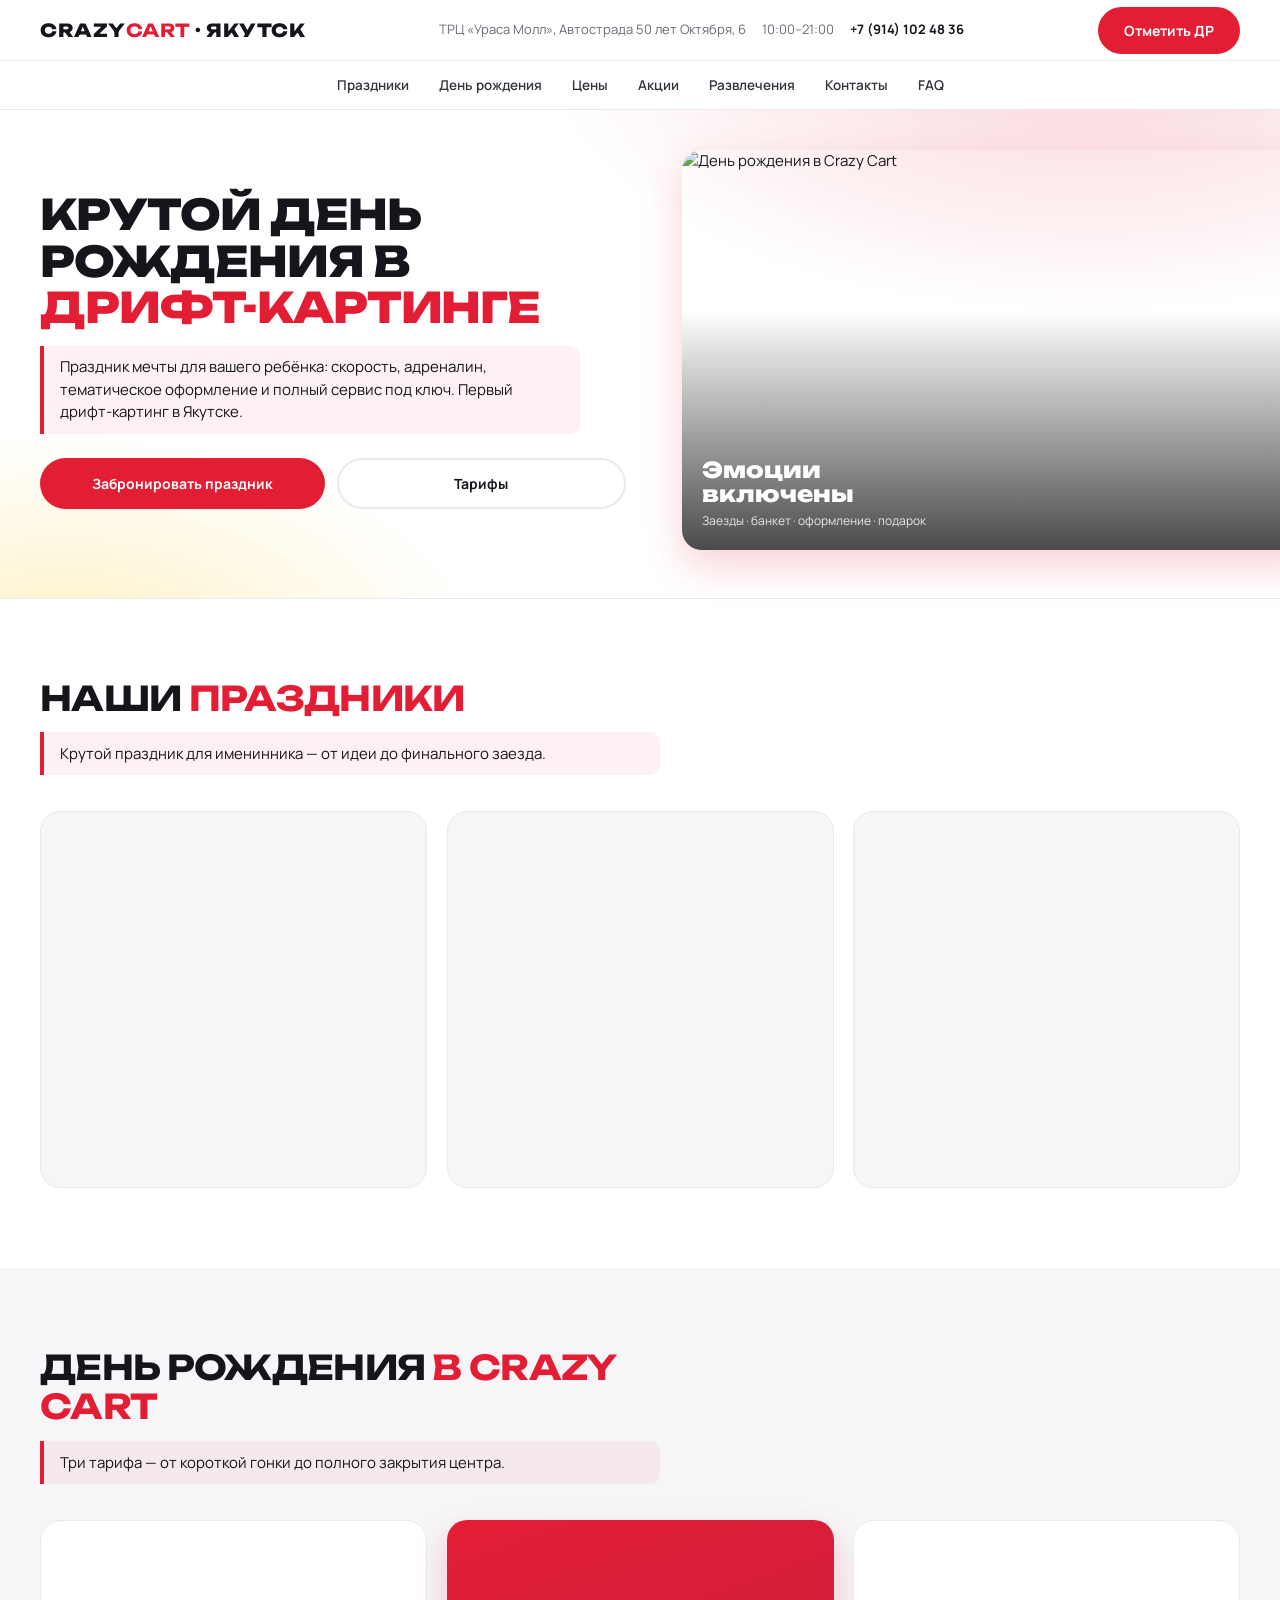
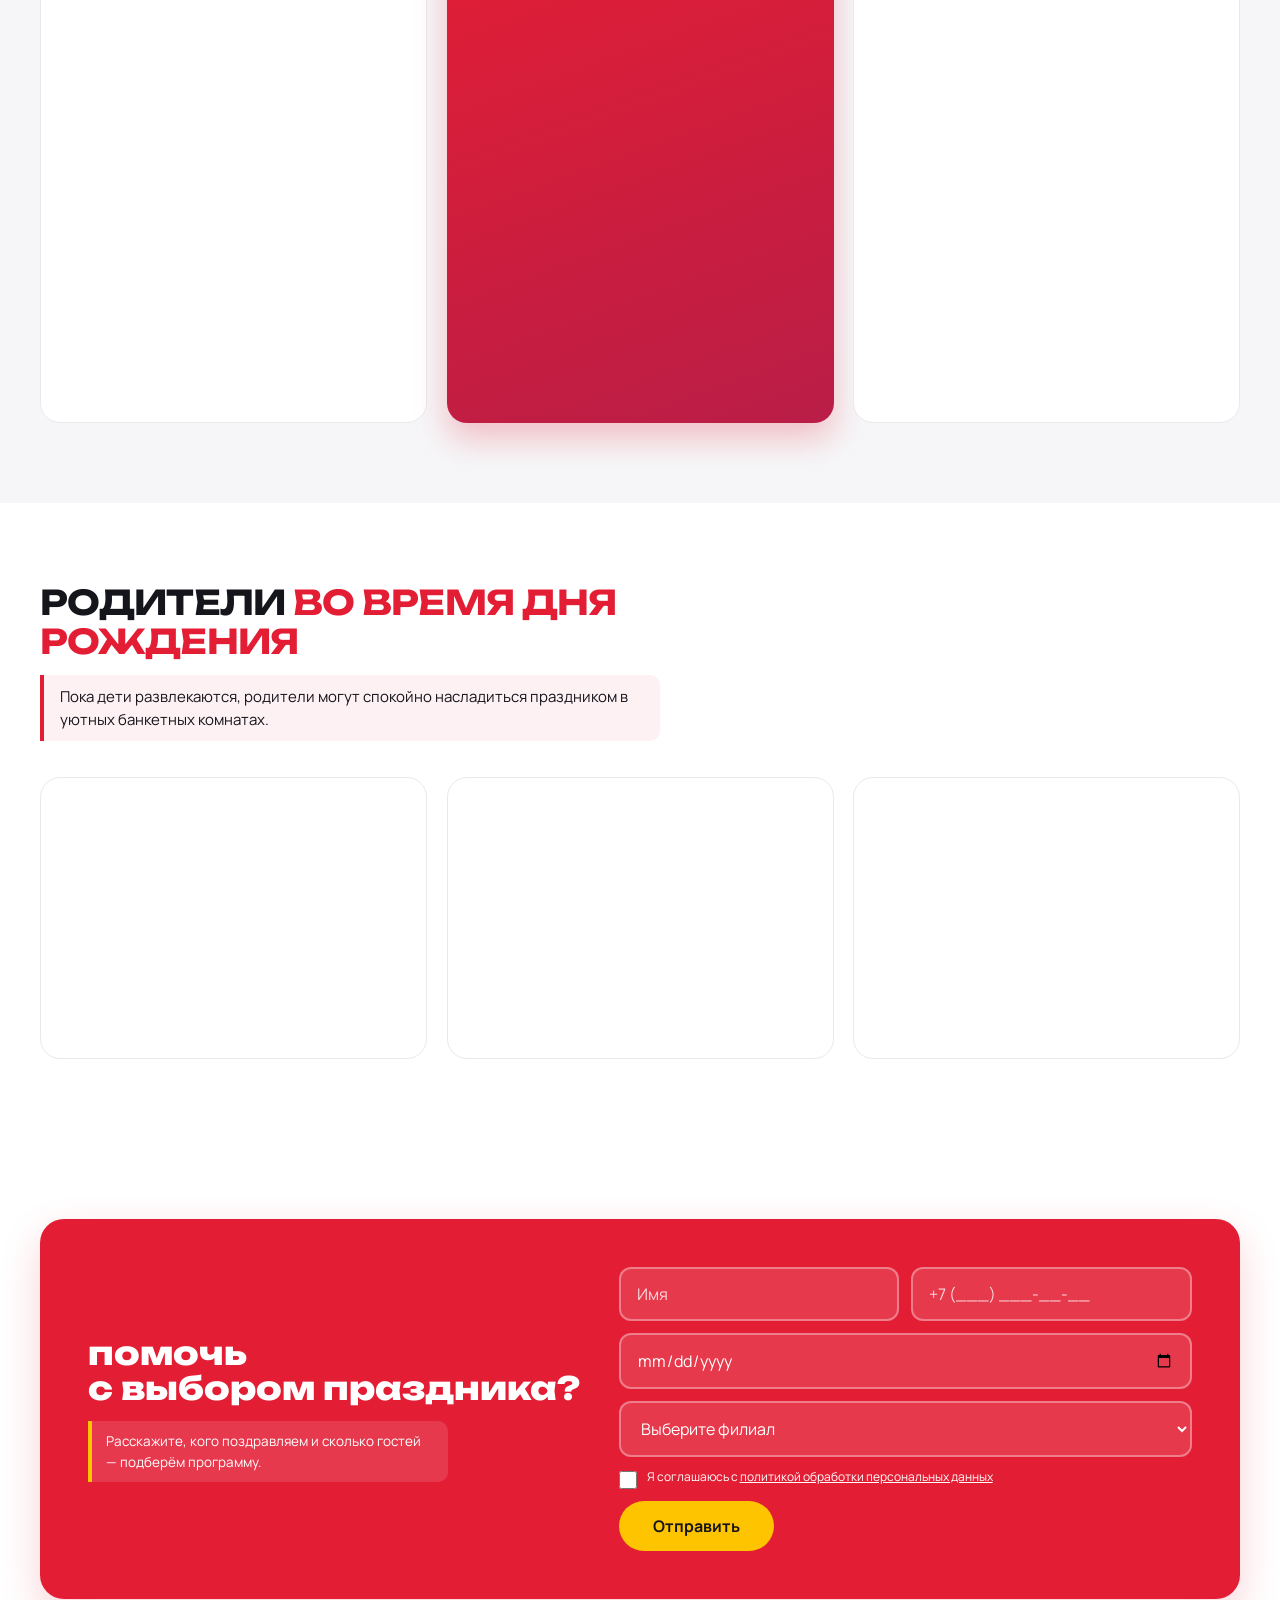
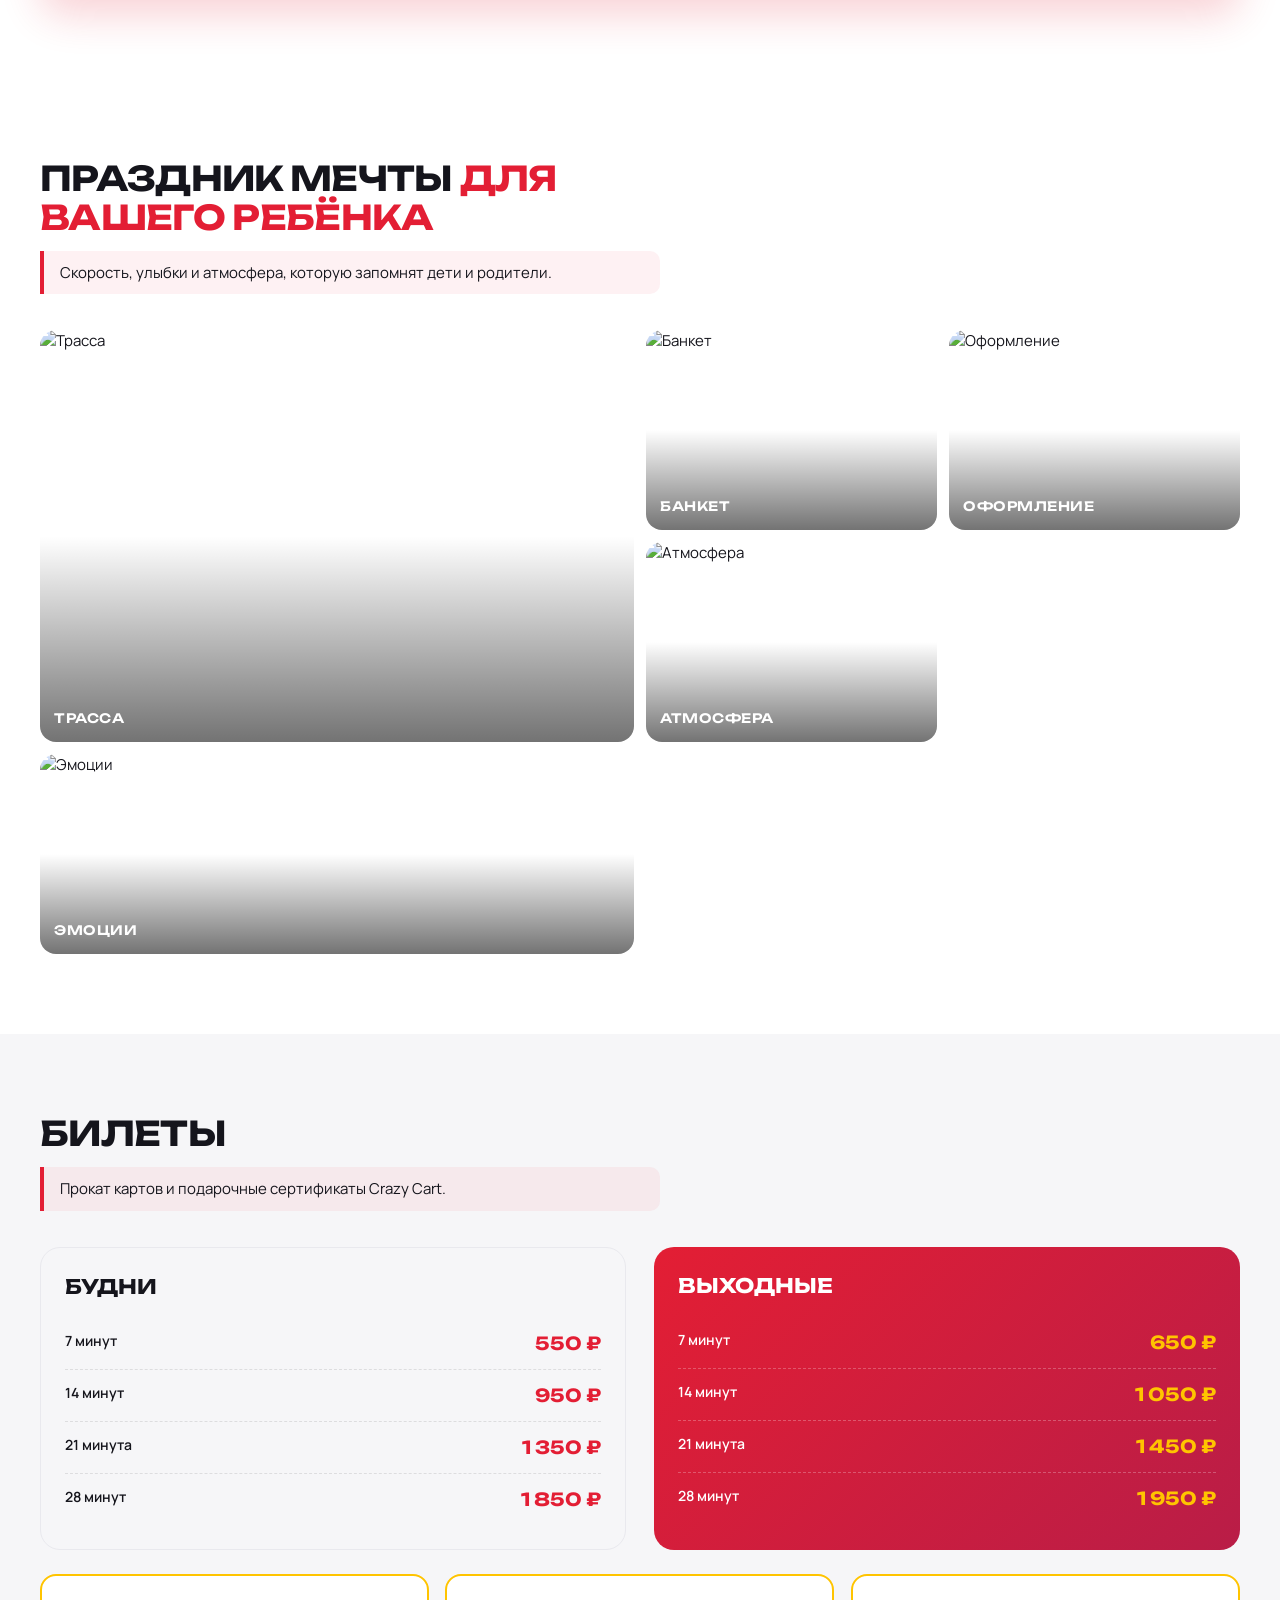
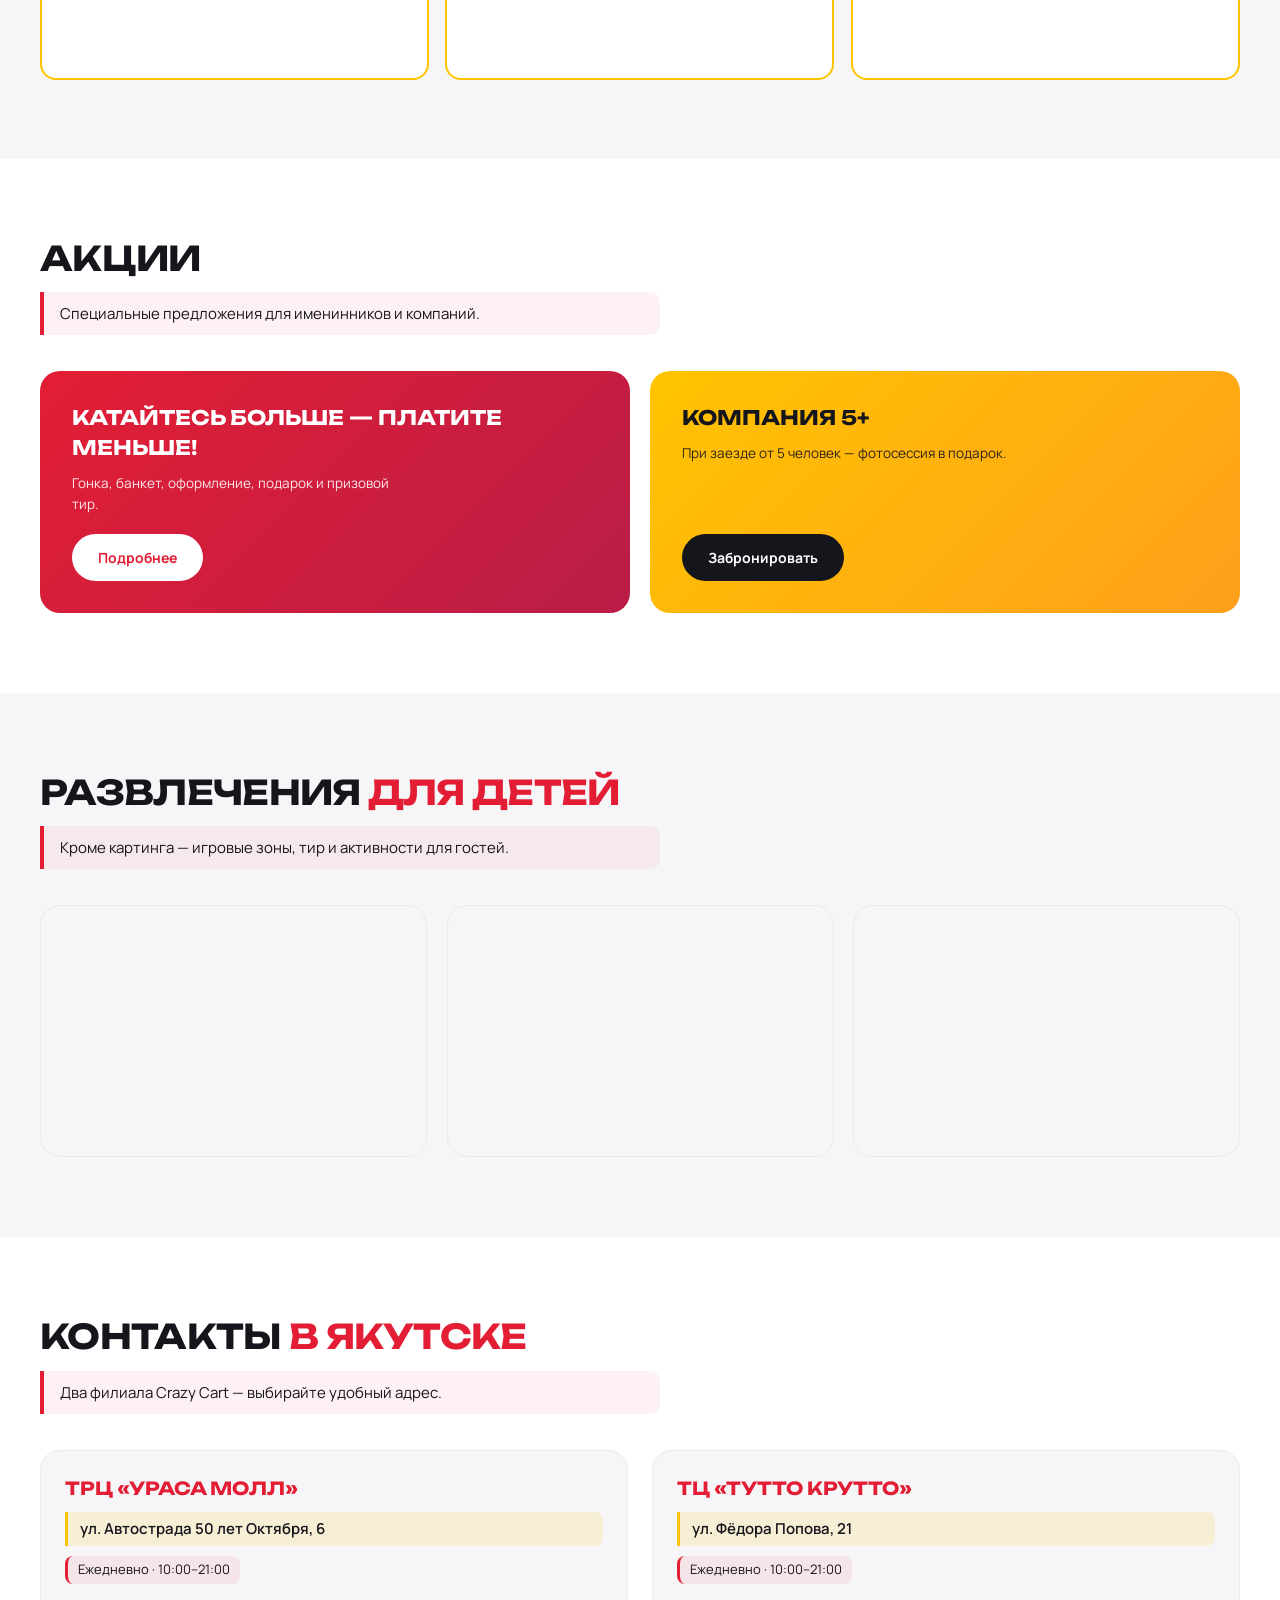
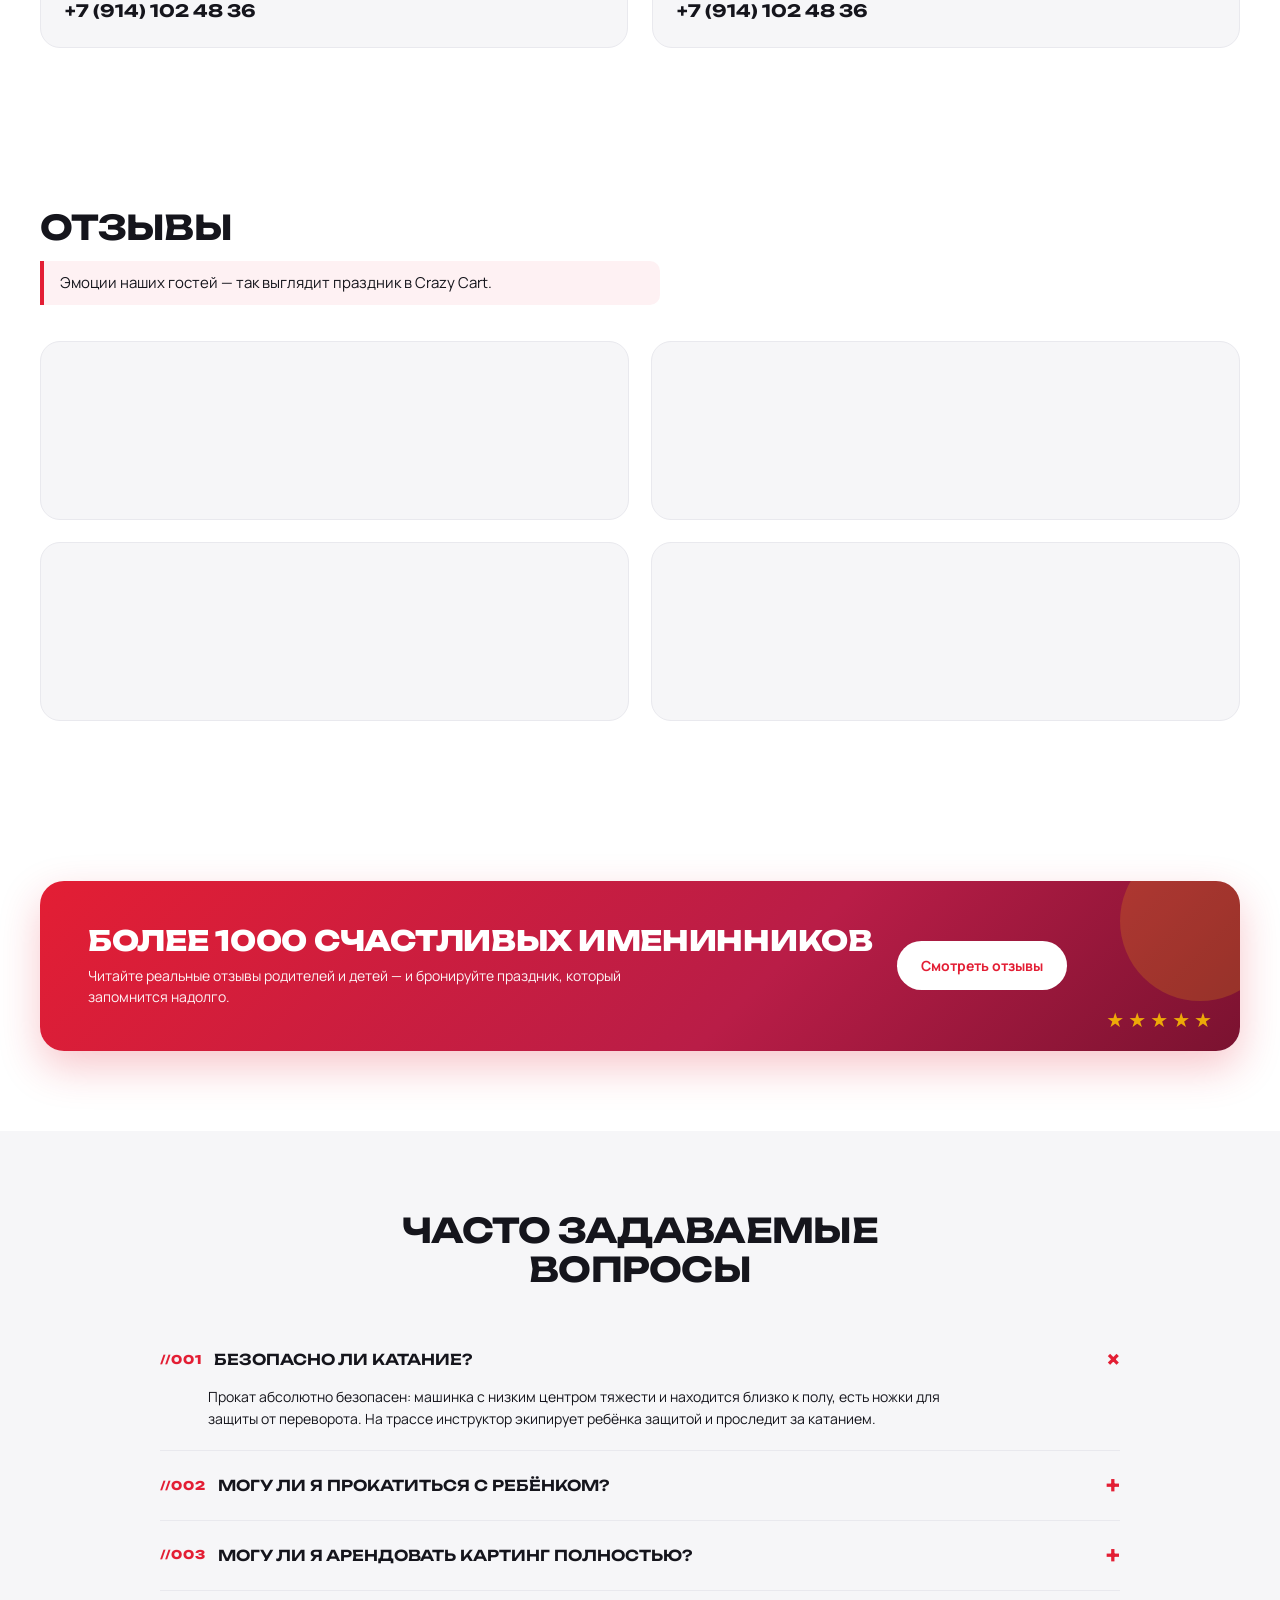
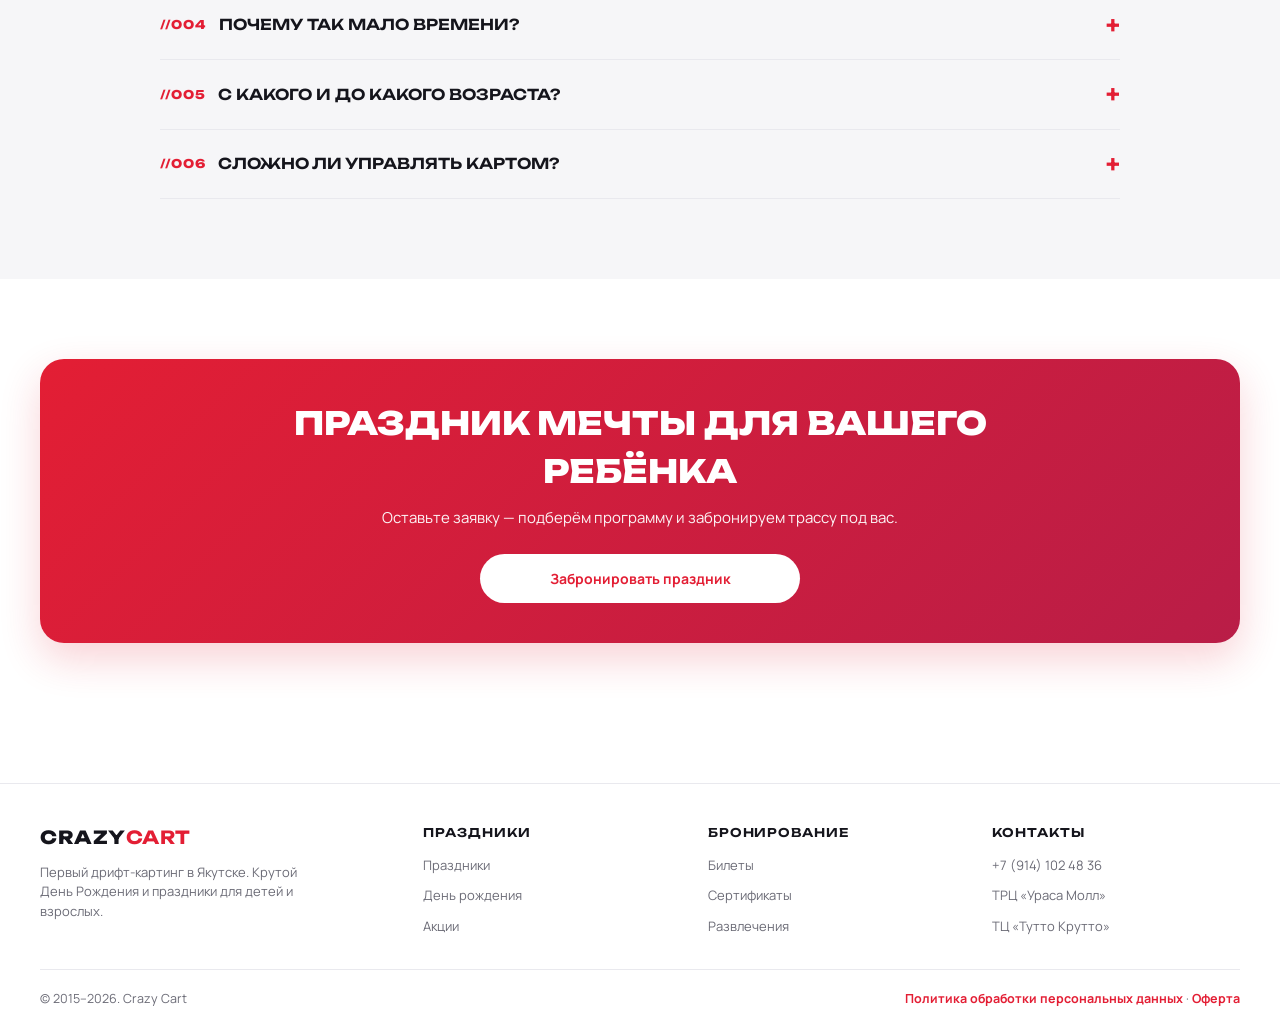
==== commit 727cab51: "Improved Page Speed" ====
--- a/index.html
+++ b/index.html
@@ -2,11 +2,18 @@
 <html lang="ru">
 <head>
 <meta charset="UTF-8">
-<meta name="viewport" content="width=1280">
+<!-- ИСПРАВЛЕНО: Правильный viewport для мобильных устройств -->
+<meta name="viewport" content="width=device-width, initial-scale=1.0">
 <title>Крутой День Рождения в дрифт-картинге — Crazy Cart Якутск</title>
+
+<!-- ИСПРАВЛЕНО: Добавлен display=swap для неблокирующей загрузки шрифтов -->
 <link rel="preconnect" href="https://fonts.googleapis.com">
 <link rel="preconnect" href="https://fonts.gstatic.com" crossorigin>
 <link href="https://fonts.googleapis.com/css2?family=Manrope:wght@400;500;600;700;800&family=Unbounded:wght@400;500;600;700;800&display=swap" rel="stylesheet">
+
+<!-- ИСПРАВЛЕНО: Предзагрузка главного изображения для улучшения LCP -->
+<link rel="preload" as="image" href="https://yktsk.crazy-cart.ru/assets/components/phpthumbof/cache/home-slider-1.de69a224233ef8ab9eae99fb6e9d373e.jpg" fetchpriority="high">
+
 <style>
 /* ================= БАЗА / ЦВЕТА ================= */
 :root{
@@ -19,14 +26,14 @@
 *{margin:0;padding:0;box-sizing:border-box}
 html{scroll-behavior:smooth}
 body{font-family:var(--font-text);color:var(--text);background:var(--bg);line-height:1.5;font-size:15px;-webkit-font-smoothing:antialiased}
-img{display:block;max-width:100%}
+img{display:block;max-width:100%;height:auto}
 a{color:inherit;text-decoration:none}
 button{font-family:inherit;cursor:pointer;border:none;background:none}
-.container{width:100%;max-width:var(--maxw);margin:0 auto;padding:0 40px}
-section{padding:80px 0}
-section[id],div[id],h2[id]{scroll-margin-top:150px}
+.container{width:100%;max-width:var(--maxw);margin:0 auto;padding:0 20px}
+section{padding:60px 0}
+section[id],div[id],h2[id]{scroll-margin-top:100px}
 .section-head{margin-bottom:36px;max-width:680px}
-.section-title{font-family:var(--font-title);font-weight:700;font-size:clamp(24px,2.6vw,34px);line-height:1.15;letter-spacing:-.02em;text-transform:uppercase}
+.section-title{font-family:var(--font-title);font-weight:700;font-size:clamp(24px,6vw,34px);line-height:1.15;letter-spacing:-.02em;text-transform:uppercase}
 .section-title span{color:var(--red)}
 .section-sub{color:var(--text);font-size:15px;margin-top:14px;max-width:620px;line-height:1.55;padding:10px 16px;border-left:4px solid var(--red);background:rgba(227,30,52,.06);border-radius:0 10px 10px 0}
 .btn{display:inline-flex;align-items:center;justify-content:center;padding:13px 26px;border-radius:999px;font-weight:700;font-size:14px;background:var(--red);color:#fff;transition:.2s transform,.2s box-shadow}
@@ -35,210 +42,199 @@
 .btn-ghost{background:transparent;border:2px solid var(--line);color:var(--text)}
 .btn-ghost:hover{border-color:var(--red);box-shadow:none}
 header{position:sticky;top:0;z-index:100;background:rgba(255,255,255,.94);backdrop-filter:blur(10px);border-bottom:1px solid var(--line)}
-.topbar{display:flex;align-items:center;justify-content:space-between;gap:24px;height:68px}
-.logo{font-family:var(--font-title);font-weight:800;font-size:20px;letter-spacing:.5px;text-transform:uppercase;white-space:nowrap}
+.topbar{display:flex;align-items:center;justify-content:space-between;gap:16px;height:60px}
+.logo{font-family:var(--font-title);font-weight:800;font-size:18px;letter-spacing:.5px;text-transform:uppercase;white-space:nowrap}
 .logo b{color:var(--red)}
-.top-info{display:flex;align-items:center;gap:22px;color:var(--muted);font-size:13px}
+.top-info{display:flex;align-items:center;gap:16px;color:var(--muted);font-size:13px}
 .top-info span{white-space:nowrap}
 .top-info a{color:var(--text);font-weight:700}
 .mainnav{border-top:1px solid var(--line)}
-.mainnav ul{display:flex;align-items:center;justify-content:center;gap:30px;list-style:none;height:52px}
+.mainnav ul{display:flex;align-items:center;justify-content:center;gap:20px;list-style:none;height:48px;overflow-x:auto;-webkit-overflow-scrolling:touch}
 .mainnav a{font-weight:600;font-size:13.5px;color:#33333d;transition:color .2s;white-space:nowrap}
 .mainnav a:hover{color:var(--red)}
-.hero{background:radial-gradient(900px 420px at 85% -10%,rgba(227,30,52,.18),transparent 60%),radial-gradient(700px 360px at 5% 110%,rgba(255,196,0,.22),transparent 60%),#fff;padding:70px 0 64px;border-bottom:1px solid var(--line)}
-.hero-grid{display:grid;grid-template-columns:1.05fr 1fr;gap:56px;align-items:center}
-.hero h1{font-family:var(--font-title);font-weight:800;font-size:clamp(32px,3.6vw,50px);line-height:1.08;letter-spacing:-.025em;text-transform:uppercase;max-width:640px}
+.hero{background:radial-gradient(900px 420px at 85% -10%,rgba(227,30,52,.18),transparent 60%),radial-gradient(700px 360px at 5% 110%,rgba(255,196,0,.22),transparent 60%),#fff;padding:40px 0 48px;border-bottom:1px solid var(--line)}
+.hero-grid{display:grid;grid-template-columns:1fr;gap:32px;align-items:center}
+.hero h1{font-family:var(--font-title);font-weight:800;font-size:clamp(28px,8vw,42px);line-height:1.1;letter-spacing:-.025em;text-transform:uppercase;max-width:640px}
 .hero h1 em{color:var(--red);font-style:normal}
-.hero p{color:var(--text);font-size:15px;margin:20px 0 30px;max-width:540px;padding:10px 16px;border-left:4px solid var(--red);background:rgba(227,30,52,.06);border-radius:0 10px 10px 0}
-.hero-actions{display:flex;gap:14px;flex-wrap:wrap}
-.hero-visual{position:relative;border-radius:24px;overflow:hidden;min-height:400px;box-shadow:0 24px 60px rgba(227,30,52,.28)}
-.hero-visual img{width:100%;height:100%;object-fit:cover;position:absolute;inset:0;transition:transform .6s}
-.hero-visual:hover img{transform:scale(1.05)}
+.hero p{color:var(--text);font-size:15px;margin:16px 0 24px;max-width:540px;padding:10px 16px;border-left:4px solid var(--red);background:rgba(227,30,52,.06);border-radius:0 10px 10px 0}
+.hero-actions{display:flex;gap:12px;flex-wrap:wrap}
+.hero-actions .btn{flex:1;min-width:140px}
+.hero-visual{position:relative;border-radius:20px;overflow:hidden;min-height:300px;box-shadow:0 16px 40px rgba(227,30,52,.2);aspect-ratio:16/10}
+.hero-visual img{width:100%;height:100%;object-fit:cover;position:absolute;inset:0}
 .hero-visual:after{content:'';position:absolute;inset:0;background:linear-gradient(180deg,rgba(14,14,18,0) 40%,rgba(14,14,18,.75) 100%)}
-.hero-badge{position:absolute;z-index:2;left:32px;right:32px;bottom:28px;color:#fff}
-.hero-badge strong{display:block;font-family:var(--font-title);font-weight:800;font-size:26px;line-height:1.1}
-.hero-badge small{display:block;margin-top:8px;opacity:.85;font-size:13px}
-.holidays-grid{display:grid;grid-template-columns:repeat(3,1fr);gap:22px}
+.hero-badge{position:absolute;z-index:2;left:20px;right:20px;bottom:20px;color:#fff}
+.hero-badge strong{display:block;font-family:var(--font-title);font-weight:800;font-size:22px;line-height:1.1}
+.hero-badge small{display:block;margin-top:6px;opacity:.85;font-size:12px}
+.holidays-grid{display:grid;grid-template-columns:repeat(auto-fit, minmax(280px, 1fr));gap:20px}
 .holiday{background:var(--bg-soft);border:1px solid var(--line);border-radius:var(--radius);overflow:hidden;display:flex;flex-direction:column;transition:transform .3s,box-shadow .3s,border-color .3s}
-.holiday:hover{transform:translateY(-8px);box-shadow:0 22px 46px rgba(0,0,0,.12);border-color:rgba(227,30,52,.35)}
-.holiday .ph{height:170px;overflow:hidden}
+.holiday:hover{transform:translateY(-6px);box-shadow:0 16px 32px rgba(0,0,0,.1);border-color:rgba(227,30,52,.35)}
+.holiday .ph{height:180px;overflow:hidden}
 .holiday .ph img{width:100%;height:100%;object-fit:cover;transition:transform .5s}
-.holiday:hover .ph img{transform:scale(1.08)}
-.holiday .body{padding:24px 26px 26px;display:flex;flex-direction:column;flex:1}
-.holiday .tag{font-size:11px;font-weight:800;letter-spacing:.08em;text-transform:uppercase;color:var(--red);margin-bottom:10px}
-.holiday h3{font-family:var(--font-title);font-weight:700;font-size:19px;line-height:1.25;text-transform:uppercase}
-.holiday p{color:var(--text);font-size:14px;margin-top:10px}
-.holiday .more{margin-top:auto;padding-top:18px;font-weight:700;font-size:13px;color:var(--red);display:inline-flex;gap:6px}
-.holiday .more:after{content:'→';transition:transform .25s}
-.holiday:hover .more:after{transform:translateX(5px)}
+.holiday:hover .ph img{transform:scale(1.05)}
+.holiday .body{padding:20px;display:flex;flex-direction:column;flex:1}
+.holiday .tag{font-size:11px;font-weight:800;letter-spacing:.08em;text-transform:uppercase;color:var(--red);margin-bottom:8px}
+.holiday h3{font-family:var(--font-title);font-weight:700;font-size:18px;line-height:1.25;text-transform:uppercase}
+.holiday p{color:var(--text);font-size:14px;margin-top:8px}
+.holiday .more{margin-top:auto;padding-top:16px;font-weight:700;font-size:13px;color:var(--red);display:inline-flex;gap:6px}
 #birthday-tariffs{background:var(--bg-soft)}
-.tariffs{display:grid;grid-template-columns:repeat(3,1fr);gap:24px}
-.tariff{background:#fff;border:1px solid var(--line);border-radius:var(--radius);padding:34px 32px;display:flex;flex-direction:column;transition:transform .3s,box-shadow .3s,border-color .3s}
-.tariff:hover{transform:translateY(-8px);box-shadow:0 22px 46px rgba(0,0,0,.12);border-color:rgba(227,30,52,.35)}
-.tariff.featured{background:linear-gradient(160deg,var(--red),var(--red-dark));color:#fff;border:none;box-shadow:0 24px 50px rgba(227,30,52,.28)}
-.tariff .badge{align-self:flex-start;font-size:10.5px;font-weight:800;letter-spacing:.1em;text-transform:uppercase;padding:6px 12px;border-radius:999px;background:var(--yellow);color:#15151c;margin-bottom:16px}
-.tariff h3{font-family:var(--font-title);font-weight:800;font-size:24px;text-transform:uppercase}
+.tariffs{display:grid;grid-template-columns:repeat(auto-fit, minmax(280px, 1fr));gap:20px}
+.tariff{background:#fff;border:1px solid var(--line);border-radius:var(--radius);padding:28px 24px;display:flex;flex-direction:column;transition:transform .3s,box-shadow .3s,border-color .3s}
+.tariff:hover{transform:translateY(-6px);box-shadow:0 16px 32px rgba(0,0,0,.1);border-color:rgba(227,30,52,.35)}
+.tariff.featured{background:linear-gradient(160deg,var(--red),var(--red-dark));color:#fff;border:none;box-shadow:0 16px 32px rgba(227,30,52,.25)}
+.tariff .badge{align-self:flex-start;font-size:10.5px;font-weight:800;letter-spacing:.1em;text-transform:uppercase;padding:5px 10px;border-radius:999px;background:var(--yellow);color:#15151c;margin-bottom:12px}
+.tariff h3{font-family:var(--font-title);font-weight:800;font-size:22px;text-transform:uppercase}
 .tariff.featured h3{color:#fff}
-.tariff .meta{font-size:12.5px;margin-top:10px;padding:6px 12px;display:inline-block;border-radius:8px}
+.tariff .meta{font-size:12.5px;margin-top:8px;padding:5px 10px;display:inline-block;border-radius:8px}
 .tariff:not(.featured) .meta{background:rgba(255,196,0,.18);border-left:3px solid var(--yellow)}
 .tariff.featured .meta{background:rgba(255,255,255,.15);border-left:3px solid var(--yellow)}
-.tariff .price-block{margin:20px 0 4px;padding-top:18px;border-top:1px dashed rgba(0,0,0,.12)}
+.tariff .price-block{margin:16px 0 4px;padding-top:14px;border-top:1px dashed rgba(0,0,0,.12)}
 .tariff.featured .price-block{border-color:rgba(255,255,255,.25)}
-.tariff .price-line{display:flex;justify-content:space-between;padding:8px 0}
+.tariff .price-line{display:flex;justify-content:space-between;padding:6px 0}
 .tariff .price-line .lbl{font-size:13px;color:var(--muted)}
 .tariff.featured .price-line .lbl{color:rgba(255,255,255,.85)}
-.tariff .price-line .val{font-family:var(--font-title);font-weight:800;font-size:22px;color:var(--red)}
+.tariff .price-line .val{font-family:var(--font-title);font-weight:800;font-size:20px;color:var(--red)}
 .tariff.featured .price-line .val{color:var(--yellow)}
-.tariff .add{display:flex;justify-content:space-between;font-size:12.5px;color:var(--muted);padding:6px 0}
+.tariff .add{display:flex;justify-content:space-between;font-size:12.5px;color:var(--muted);padding:4px 0}
 .tariff.featured .add{color:rgba(255,255,255,.9)}
 .tariff .add b{font-family:var(--font-title);font-weight:700;font-size:14px}
-.tariff ul{list-style:none;margin-top:20px;display:flex;flex-direction:column;gap:10px}
-.tariff ul li{position:relative;padding-left:24px;font-size:13.5px;line-height:1.45;color:#2b2b34}
+.tariff ul{list-style:none;margin-top:16px;display:flex;flex-direction:column;gap:8px}
+.tariff ul li{position:relative;padding-left:22px;font-size:13.5px;line-height:1.45;color:#2b2b34}
 .tariff.featured ul li{color:#fff}
 .tariff ul li:before{content:'✓';position:absolute;left:0;top:-1px;color:var(--red);font-weight:800}
 .tariff.featured ul li:before{color:var(--yellow)}
-.tariff .btn{margin-top:26px;align-self:stretch}
+.tariff .btn{margin-top:20px;align-self:stretch}
 .tariff.featured .btn{background:#fff;color:var(--red)}
 .tariff:not(.featured) .btn{background:var(--bg-soft);color:var(--text);border:2px solid var(--line)}
-.tariff:not(.featured) .btn:hover{border-color:var(--red);box-shadow:none}
-.rooms-grid{display:grid;grid-template-columns:repeat(3,1fr);gap:22px}
-.room{border-radius:var(--radius);overflow:hidden;background:#fff;border:1px solid var(--line);transition:transform .35s,box-shadow .35s,border-color .35s}
-.room:hover{transform:translateY(-8px);box-shadow:0 22px 46px rgba(0,0,0,.12);border-color:rgba(227,30,52,.35)}
+.rooms-grid{display:grid;grid-template-columns:repeat(auto-fit, minmax(280px, 1fr));gap:20px}
+.room{border-radius:var(--radius);overflow:hidden;background:#fff;border:1px solid var(--line);transition:transform .3s,box-shadow .3s,border-color .3s}
+.room:hover{transform:translateY(-6px);box-shadow:0 16px 32px rgba(0,0,0,.1);border-color:rgba(227,30,52,.35)}
 .room .ph{height:180px;overflow:hidden;position:relative}
-.room .ph img{width:100%;height:100%;object-fit:cover;transition:transform .6s,filter .4s}
-.room:hover .ph img{transform:scale(1.1);filter:brightness(1.05)}
-.room .body{padding:22px 26px 26px;position:relative}
+.room .ph img{width:100%;height:100%;object-fit:cover;transition:transform .5s}
+.room:hover .ph img{transform:scale(1.05)}
+.room .body{padding:20px;position:relative}
 .room h4{font-family:var(--font-title);font-weight:700;font-size:16px;text-transform:uppercase;transition:color .25s}
 .room:hover h4{color:var(--red)}
-.room span{display:inline-block;color:var(--text);font-size:13px;margin-top:10px;padding:4px 10px;border-radius:8px;background:rgba(255,196,0,.18);border-left:3px solid var(--yellow)}
-.room .body:after{content:'';position:absolute;left:0;bottom:0;height:4px;width:0;background:linear-gradient(90deg,var(--red),var(--yellow));transition:width .4s}
-.room:hover .body:after{width:100%}
-.form-band{background:var(--red);border-radius:28px;padding:48px;display:grid;grid-template-columns:1fr 1.15fr;gap:48px;align-items:center;color:#fff;box-shadow:0 24px 60px rgba(227,30,52,.25)}
-.form-band h2{font-family:var(--font-title);font-weight:800;font-size:clamp(24px,2.6vw,34px);line-height:1.12;text-transform:lowercase}
-.form-band .note{margin-top:16px;font-size:13.5px;padding:10px 14px;border-left:4px solid var(--yellow);background:rgba(255,255,255,.12);border-radius:0 10px 10px 0;max-width:360px}
-.form-band form{display:grid;grid-template-columns:1fr 1fr;gap:14px}
-.form-band input, .form-band select{width:100%;padding:13px 16px;border-radius:12px;border:2px solid rgba(255,255,255,.35);background:rgba(255,255,255,.12);color:#fff;font-size:14px;outline:none;font-family:inherit}
+.room span{display:inline-block;color:var(--text);font-size:13px;margin-top:8px;padding:4px 10px;border-radius:8px;background:rgba(255,196,0,.18);border-left:3px solid var(--yellow)}
+.form-band{background:var(--red);border-radius:24px;padding:32px 24px;display:grid;grid-template-columns:1fr;gap:32px;align-items:center;color:#fff;box-shadow:0 16px 40px rgba(227,30,52,.2)}
+.form-band h2{font-family:var(--font-title);font-weight:800;font-size:clamp(24px,6vw,32px);line-height:1.12;text-transform:lowercase}
+.form-band .note{margin-top:14px;font-size:13.5px;padding:10px 14px;border-left:4px solid var(--yellow);background:rgba(255,255,255,.12);border-radius:0 10px 10px 0;max-width:360px}
+.form-band form{display:grid;grid-template-columns:1fr;gap:12px}
+.form-band input, .form-band select{width:100%;padding:14px 16px;border-radius:12px;border:2px solid rgba(255,255,255,.35);background:rgba(255,255,255,.12);color:#fff;font-size:16px;outline:none;font-family:inherit}
 .form-band select option{color:#15151c}
 .form-band input::placeholder{color:rgba(255,255,255,.8)}
 .form-band input:focus, .form-band select:focus{border-color:#fff;background:rgba(255,255,255,.18)}
 .form-band .full{grid-column:1/-1}
-.form-band .btn-yellow{justify-self:start;padding:13px 34px}
-.form-band .check{display:flex;gap:10px;font-size:12px;grid-column:1/-1;align-items:flex-start}
-.form-band .check input{width:16px;height:16px;accent-color:#fff;margin-top:2px}
+.form-band .btn-yellow{justify-self:stretch;padding:14px 34px;font-size:16px}
+.form-band .check{display:flex;gap:10px;font-size:12px;grid-column:1/-1;align-items:flex-start;line-height:1.4}
+.form-band .check input{width:18px;height:18px;accent-color:#fff;margin-top:2px;flex-shrink:0}
 .form-band .check a{text-decoration:underline;color:#fff}
-.gallery{display:grid;grid-template-columns:repeat(4,1fr);grid-auto-rows:200px;gap:16px}
+.gallery{display:grid;grid-template-columns:repeat(2, 1fr);grid-auto-rows:180px;gap:12px}
 .gallery a{border-radius:16px;overflow:hidden;position:relative;display:block}
-.gallery img{width:100%;height:100%;object-fit:cover;transition:transform .6s}
-.gallery a:hover img{transform:scale(1.08)}
+.gallery img{width:100%;height:100%;object-fit:cover;transition:transform .5s}
+.gallery a:hover img{transform:scale(1.05)}
 .gallery a:after{content:'';position:absolute;inset:0;background:linear-gradient(180deg,rgba(0,0,0,0) 50%,rgba(0,0,0,.55) 100%)}
 .gallery a:nth-child(1){grid-column:span 2;grid-row:span 2}
-.gallery a:nth-child(5){grid-column:span 2}
-.gallery span{position:absolute;left:18px;bottom:16px;z-index:2;color:#fff;font-family:var(--font-title);font-weight:600;font-size:13px;letter-spacing:.04em;text-transform:uppercase}
-.video-band{position:relative;border-radius:28px;overflow:hidden;aspect-ratio:16/7;background:#000}
+.gallery span{position:absolute;left:14px;bottom:14px;z-index:2;color:#fff;font-family:var(--font-title);font-weight:600;font-size:13px;letter-spacing:.04em;text-transform:uppercase}
+.video-band{position:relative;border-radius:24px;overflow:hidden;aspect-ratio:16/9;background:#000}
 .video-band iframe{position:absolute;inset:0;width:100%;height:100%;border:0}
-.video-title{position:absolute;top:24px;left:0;right:0;z-index:3;text-align:center;font-family:var(--font-title);font-weight:800;font-size:clamp(20px,2.2vw,28px);text-transform:uppercase;color:#fff;pointer-events:none;text-shadow:0 2px 12px rgba(0,0,0,.6)}
-.prices{display:grid;grid-template-columns:1fr 1fr;gap:28px}
-.price-card{background:var(--bg-soft);border:1px solid var(--line);border-radius:var(--radius);padding:32px 34px;transition:transform .3s,box-shadow .3s}
-.price-card:hover{transform:translateY(-6px);box-shadow:0 20px 44px rgba(0,0,0,.1)}
+.video-title{position:absolute;top:20px;left:0;right:0;z-index:3;text-align:center;font-family:var(--font-title);font-weight:800;font-size:clamp(18px,5vw,26px);text-transform:uppercase;color:#fff;pointer-events:none;text-shadow:0 2px 12px rgba(0,0,0,.6)}
+.prices{display:grid;grid-template-columns:1fr;gap:20px}
+.price-card{background:var(--bg-soft);border:1px solid var(--line);border-radius:var(--radius);padding:24px;transition:transform .3s,box-shadow .3s}
 .price-card.highlight{background:linear-gradient(135deg,var(--red),var(--red-dark));color:#fff;border:none}
-.price-card h3{font-family:var(--font-title);font-weight:700;font-size:20px;text-transform:uppercase;margin-bottom:20px}
-.price-card.highlight h3{color:#fff}
-.price-row{display:flex;justify-content:space-between;padding:14px 0;border-bottom:1px dashed rgba(0,0,0,.1)}
+.price-card h3{font-family:var(--font-title);font-weight:700;font-size:20px;text-transform:uppercase;margin-bottom:16px}
+.price-row{display:flex;justify-content:space-between;padding:12px 0;border-bottom:1px dashed rgba(0,0,0,.1)}
 .price-card.highlight .price-row{border-color:rgba(255,255,255,.25)}
 .price-row:last-child{border-bottom:none}
 .price-row .time{font-size:14px;font-weight:600}
-.price-row .cost{font-family:var(--font-title);font-weight:700;font-size:20px;color:var(--red)}
+.price-row .cost{font-family:var(--font-title);font-weight:700;font-size:18px;color:var(--red)}
 .price-card.highlight .price-row .cost{color:var(--yellow)}
 .price-card.highlight .price-row .time{color:#fff}
-.certs{display:grid;grid-template-columns:repeat(3,1fr);gap:20px;margin-top:28px}
-.cert{background:#fff;border:2px solid var(--yellow);border-radius:16px;padding:24px;text-align:center;transition:transform .3s,box-shadow .3s,border-color .3s}
-.cert:hover{transform:translateY(-6px);box-shadow:0 16px 36px rgba(255,196,0,.3);border-color:var(--red)}
-.cert .t{font-family:var(--font-title);font-weight:700;font-size:16px}
-.cert .p{font-family:var(--font-title);font-weight:800;font-size:24px;color:var(--red);margin-top:8px}
-.contacts{display:grid;grid-template-columns:repeat(2,1fr);gap:24px}
-.contact-card{background:var(--bg-soft);border:1px solid var(--line);border-radius:var(--radius);padding:30px 32px;display:flex;flex-direction:column;gap:12px;transition:transform .3s,box-shadow .3s,border-color .3s}
-.contact-card:hover{transform:translateY(-6px);box-shadow:0 20px 44px rgba(0,0,0,.1);border-color:rgba(227,30,52,.35)}
+.certs{display:grid;grid-template-columns:repeat(auto-fit, minmax(140px, 1fr));gap:16px;margin-top:24px}
+.cert{background:#fff;border:2px solid var(--yellow);border-radius:16px;padding:20px;text-align:center;transition:transform .3s,box-shadow .3s,border-color .3s}
+.cert:hover{transform:translateY(-4px);box-shadow:0 12px 24px rgba(255,196,0,.25);border-color:var(--red)}
+.cert .t{font-family:var(--font-title);font-weight:700;font-size:15px}
+.cert .p{font-family:var(--font-title);font-weight:800;font-size:22px;color:var(--red);margin-top:6px}
+.contacts{display:grid;grid-template-columns:1fr;gap:16px}
+.contact-card{background:var(--bg-soft);border:1px solid var(--line);border-radius:var(--radius);padding:24px;display:flex;flex-direction:column;gap:10px;transition:transform .3s,box-shadow .3s,border-color .3s}
 .contact-card .city{font-family:var(--font-title);font-weight:700;font-size:18px;text-transform:uppercase;color:var(--red)}
 .contact-card .addr{font-size:15px;font-weight:600;padding:6px 12px;border-left:3px solid var(--yellow);background:rgba(255,196,0,.14);border-radius:0 8px 8px 0}
 .contact-card .meta{font-size:13px;padding:4px 10px;border-radius:8px;background:rgba(227,30,52,.08);border-left:3px solid var(--red);align-self:flex-start}
-.contact-card a.phone{font-family:var(--font-title);font-weight:700;font-size:17px;margin-top:6px}
-.contact-card a.phone:hover{color:var(--red)}
-.ent-grid{display:grid;grid-template-columns:repeat(3,1fr);gap:22px}
-.ent{border-radius:var(--radius);overflow:hidden;background:var(--bg-soft);border:1px solid var(--line);transition:transform .35s,box-shadow .35s,border-color .35s}
-.ent:hover{transform:translateY(-8px);box-shadow:0 22px 46px rgba(0,0,0,.12);border-color:rgba(227,30,52,.35)}
+.contact-card a.phone{font-family:var(--font-title);font-weight:700;font-size:17px;margin-top:4px}
+.ent-grid{display:grid;grid-template-columns:repeat(auto-fit, minmax(280px, 1fr));gap:20px}
+.ent{border-radius:var(--radius);overflow:hidden;background:var(--bg-soft);border:1px solid var(--line);transition:transform .3s,box-shadow .3s,border-color .3s}
 .ent .ph{height:160px;overflow:hidden}
-.ent .ph img{width:100%;height:100%;object-fit:cover;transition:transform .6s}
-.ent:hover .ph img{transform:scale(1.1)}
-.ent .body{padding:22px 24px 24px}
+.ent .ph img{width:100%;height:100%;object-fit:cover;transition:transform .5s}
+.ent:hover .ph img{transform:scale(1.05)}
+.ent .body{padding:20px}
 .ent h3{font-family:var(--font-title);font-weight:600;font-size:16px;text-transform:uppercase;transition:color .25s}
 .ent:hover h3{color:var(--red)}
-.ent p{color:var(--text);font-size:13.5px;margin-top:8px}
-.reviews{display:grid;grid-template-columns:repeat(2,1fr);gap:22px}
-.review{background:var(--bg-soft);border:1px solid var(--line);border-radius:var(--radius);padding:28px 30px;display:flex;flex-direction:column;gap:12px;transition:transform .3s,box-shadow .3s}
-.review:hover{transform:translateY(-6px);box-shadow:0 20px 44px rgba(0,0,0,.1)}
+.ent p{color:var(--text);font-size:13.5px;margin-top:6px}
+.reviews{display:grid;grid-template-columns:1fr;gap:16px}
+.review{background:var(--bg-soft);border:1px solid var(--line);border-radius:var(--radius);padding:24px;display:flex;flex-direction:column;gap:12px;transition:transform .3s,box-shadow .3s}
 .review .author{display:flex;align-items:center;gap:12px}
-.review .avatar{width:44px;height:44px;border-radius:50%;overflow:hidden;background:linear-gradient(135deg,var(--red),var(--yellow))}
+.review .avatar{width:40px;height:40px;border-radius:50%;overflow:hidden;background:linear-gradient(135deg,var(--red),var(--yellow));flex-shrink:0}
 .review .avatar img{width:100%;height:100%;object-fit:cover}
 .review .name{font-family:var(--font-title);font-weight:600;font-size:14px}
-.review .quote{font-weight:800;font-size:15px;color:var(--red);margin-top:4px}
-.review p{color:var(--text);font-size:13.5px;line-height:1.55}
-.reviews-banner{background:linear-gradient(135deg,var(--red) 0%,var(--red-dark) 60%,#7a1230 100%);border-radius:28px;padding:44px 48px;color:#fff;display:flex;align-items:center;justify-content:space-between;gap:32px;box-shadow:0 24px 60px rgba(227,30,52,.3);position:relative;overflow:hidden}
-.reviews-banner:before{content:'';position:absolute;right:-60px;top:-60px;width:240px;height:240px;border-radius:50%;background:rgba(255,196,0,.18)}
-.reviews-banner:after{content:'★★★★★';position:absolute;right:48px;bottom:20px;font-size:22px;color:var(--yellow);letter-spacing:6px;opacity:.85}
+.review .quote{font-weight:800;font-size:15px;color:var(--red);margin-top:2px}
+.review p{color:var(--text);font-size:13.5px;line-height:1.5}
+.reviews-banner{background:linear-gradient(135deg,var(--red) 0%,var(--red-dark) 60%,#7a1230 100%);border-radius:24px;padding:32px 24px;color:#fff;display:flex;flex-direction:column;align-items:flex-start;gap:24px;box-shadow:0 16px 40px rgba(227,30,52,.25);position:relative;overflow:hidden}
+.reviews-banner:before{content:'';position:absolute;right:-40px;top:-40px;width:160px;height:160px;border-radius:50%;background:rgba(255,196,0,.18)}
+.reviews-banner:after{content:'★★★★★';position:absolute;right:24px;bottom:16px;font-size:20px;color:var(--yellow);letter-spacing:4px;opacity:.85}
 .reviews-banner .txt{position:relative;z-index:2}
-.reviews-banner h2{font-family:var(--font-title);font-weight:800;font-size:clamp(22px,2.4vw,30px);text-transform:uppercase;letter-spacing:-.01em;line-height:1.15}
-.reviews-banner p{margin-top:10px;font-size:14px;opacity:.95;max-width:560px}
-.reviews-banner .btn{position:relative;z-index:2;background:#fff;color:var(--red);padding:14px 30px;white-space:nowrap}
+.reviews-banner h2{font-family:var(--font-title);font-weight:800;font-size:clamp(22px,6vw,28px);text-transform:uppercase;letter-spacing:-.01em;line-height:1.15}
+.reviews-banner p{margin-top:8px;font-size:14px;opacity:.95;max-width:560px}
+.reviews-banner .btn{position:relative;z-index:2;background:#fff;color:var(--red);padding:14px 24px;white-space:nowrap;width:100%;text-align:center}
 .faq{max-width:960px;margin:0 auto}
-.faq-item{border-bottom:1px solid var(--line);padding:24px 0}
-.faq-item summary{list-style:none;cursor:pointer;display:flex;align-items:center;gap:16px;font-family:var(--font-title);font-weight:600;font-size:15px;text-transform:uppercase;line-height:1.3}
+.faq-item{border-bottom:1px solid var(--line);padding:20px 0}
+.faq-item summary{list-style:none;cursor:pointer;display:flex;align-items:center;gap:12px;font-family:var(--font-title);font-weight:600;font-size:15px;text-transform:uppercase;line-height:1.3}
 .faq-item summary::-webkit-details-marker{display:none}
-.faq-item .idx{font-weight:800;font-size:12px;color:var(--red);letter-spacing:.06em;min-width:44px}
+.faq-item .idx{font-weight:800;font-size:12px;color:var(--red);letter-spacing:.06em;min-width:36px}
 .faq-item summary:after{content:'+';margin-left:auto;font-size:22px;font-weight:700;color:var(--red);transition:transform .25s}
 .faq-item[open] summary:after{transform:rotate(45deg)}
-.faq-item p{color:var(--text);font-size:14px;line-height:1.6;margin:14px 0 0 60px;max-width:760px}
-.cta{background:linear-gradient(135deg,var(--red),var(--red-dark));border-radius:28px;padding:56px 48px;text-align:center;color:#fff;box-shadow:0 24px 60px rgba(227,30,52,.25)}
-.cta h2{font-family:var(--font-title);font-weight:800;font-size:clamp(24px,2.8vw,36px);text-transform:uppercase;max-width:720px;margin:0 auto 16px}
-.cta p{opacity:.95;font-size:15px;margin-bottom:28px}
-.cta .btn{background:#fff;color:var(--red);padding:14px 36px}
-footer{padding:48px 0 36px;border-top:1px solid var(--line);margin-top:80px}
-.footer-inner{display:grid;grid-template-columns:1.4fr 1fr 1fr 1fr;gap:36px}
+.faq-item p{color:var(--text);font-size:14px;line-height:1.6;margin:12px 0 0 48px;max-width:760px}
+.cta{background:linear-gradient(135deg,var(--red),var(--red-dark));border-radius:24px;padding:40px 24px;text-align:center;color:#fff;box-shadow:0 16px 40px rgba(227,30,52,.2)}
+.cta h2{font-family:var(--font-title);font-weight:800;font-size:clamp(24px,6vw,32px);text-transform:uppercase;max-width:720px;margin:0 auto 12px}
+.cta p{opacity:.95;font-size:15px;margin-bottom:24px}
+.cta .btn{background:#fff;color:var(--red);padding:14px 32px;width:100%;max-width:320px}
+footer{padding:40px 0 32px;border-top:1px solid var(--line);margin-top:60px}
+.footer-inner{display:grid;grid-template-columns:1fr;gap:32px}
 .footer-inner .logo{margin-bottom:12px}
 .footer-inner p{color:var(--muted);font-size:13px;max-width:280px}
-.footer-col h4{font-family:var(--font-title);font-weight:600;font-size:12px;letter-spacing:.08em;text-transform:uppercase;margin-bottom:14px}
-.footer-col ul{list-style:none;display:flex;flex-direction:column;gap:9px}
+.footer-col h4{font-family:var(--font-title);font-weight:600;font-size:12px;letter-spacing:.08em;text-transform:uppercase;margin-bottom:12px}
+.footer-col ul{list-style:none;display:flex;flex-direction:column;gap:8px}
 .footer-col a{font-size:13px;color:var(--muted);transition:color .2s}
 .footer-col a:hover{color:var(--red)}
-.footer-bottom{margin-top:36px;padding-top:22px;border-top:1px solid var(--line);display:flex;justify-content:space-between;flex-wrap:wrap;gap:12px;color:var(--muted);font-size:12.5px}
+.footer-bottom{margin-top:32px;padding-top:20px;border-top:1px solid var(--line);display:flex;flex-direction:column;gap:12px;color:var(--muted);font-size:12.5px;text-align:center}
 .footer-bottom a{color:var(--red);font-weight:700}
-@media (max-width:1100px){
-  .hero-grid{grid-template-columns:1fr}
-  .holidays-grid{grid-template-columns:repeat(2,1fr)}
-  .tariffs{grid-template-columns:1fr}
-  .rooms-grid{grid-template-columns:1fr 1fr}
-  .form-band{grid-template-columns:1fr;padding:36px}
-  .reviews{grid-template-columns:1fr}
-  .gallery{grid-template-columns:repeat(2,1fr)}
-  .footer-inner{grid-template-columns:1fr 1fr}
-  .top-info{display:none}
-  .mainnav ul{gap:18px;overflow-x:auto;justify-content:flex-start;padding:0 20px}
-  .prices{grid-template-columns:1fr}
-  .certs{grid-template-columns:1fr}
-  .contacts{grid-template-columns:1fr}
-  .ent-grid{grid-template-columns:1fr 1fr}
-  .reviews-banner{flex-direction:column;align-items:flex-start}
+
+/* Оптимизация рендеринга для мобильных */
+@media (min-width: 640px) {
+  .container{padding:0 40px}
+  section{padding:80px 0}
+  .hero-grid{grid-template-columns:1.05fr 1fr;gap:56px}
+  .hero-visual{min-height:400px}
+  .form-band{grid-template-columns:1fr 1.15fr;padding:48px}
+  .form-band form{grid-template-columns:1fr 1fr}
+  .form-band .btn-yellow{justify-self:start;width:auto}
+  .gallery{grid-template-columns:repeat(4,1fr);grid-auto-rows:200px}
+  .gallery a:nth-child(5){grid-column:span 2}
+  .prices{grid-template-columns:1fr 1fr;gap:28px}
+  .contacts{grid-template-columns:1fr 1fr;gap:24px}
+  .reviews{grid-template-columns:1fr 1fr;gap:22px}
+  .reviews-banner{flex-direction:row;align-items:center;padding:44px 48px}
+  .reviews-banner .btn{width:auto}
+  .footer-inner{grid-template-columns:1.4fr 1fr 1fr 1fr;gap:36px}
+  .footer-bottom{flex-direction:row;justify-content:space-between;text-align:left}
+  .top-info{display:flex}
 }
-@media (max-width:640px){
-  .container{padding:0 20px}
-  section{padding:52px 0}
-  .holidays-grid{grid-template-columns:1fr}
-  .form-band form{grid-template-columns:1fr}
-  .footer-inner{grid-template-columns:1fr}
-  .hero-actions .btn{width:100%}
-  .ent-grid{grid-template-columns:1fr}
-  .gallery{grid-template-columns:1fr}
-  .gallery a:nth-child(1), .gallery a:nth-child(5){grid-column:span 1;grid-row:span 1}
-  .rooms-grid{grid-template-columns:1fr}
+@media (min-width: 1100px) {
+  .mainnav ul{gap:30px;overflow-x:visible;justify-content:center;padding:0}
+}
+
+/* Ускорение отрисовки тяжелых секций */
+.holiday, .tariff, .room, .review, .ent, .cert {
+  content-visibility: auto;
+  contain-intrinsic-size: 0 300px;
 }
 </style>
 </head>
@@ -253,7 +249,7 @@
         <span>10:00–21:00</span>
         <a href="tel:+79141024836">+7 (914) 102 48 36</a>
       </div>
-      <a href="#booking" class="btn">Отметить День рождения</a>
+      <a href="#booking" class="btn">Отметить ДР</a>
     </div>
   </div>
   <nav class="mainnav">
@@ -283,7 +279,8 @@
       </div>
     </div>
     <div class="hero-visual">
-      <img src="https://yktsk.crazy-cart.ru/assets/components/phpthumbof/cache/home-slider-1.de69a224233ef8ab9eae99fb6e9d373e.jpg" alt="День рождения">
+      <!-- ИСПРАВЛЕНО: Добавлены width, height и fetchpriority для LCP -->
+      <img src="https://yktsk.crazy-cart.ru/assets/components/phpthumbof/cache/home-slider-1.de69a224233ef8ab9eae99fb6e9d373e.jpg" alt="День рождения в Crazy Cart" width="800" height="500" fetchpriority="high" decoding="async">
       <div class="hero-badge"><strong>Эмоции<br>включены</strong><small>Заезды · банкет · оформление · подарок</small></div>
     </div>
   </div>
@@ -297,16 +294,16 @@
     </div>
     <div class="holidays-grid">
       <a href="#birthday-tariffs" class="holiday">
-        <div class="ph"><img src="https://yktsk.crazy-cart.ru/assets/components/phpthumbof/cache/event-items-1.df758e5db324f554b92d669268ccd50f.jpg" alt=""></div>
-        <div class="body"><span class="tag">Хит</span><h3>День рождения</h3><p>Заезды, банкетная комната и тематическое оформление.</p><span class="more">Подробнее</span></div>
+        <div class="ph"><img src="https://yktsk.crazy-cart.ru/assets/components/phpthumbof/cache/event-items-1.df758e5db324f554b92d669268ccd50f.jpg" alt="День рождения" width="400" height="250" loading="lazy" decoding="async"></div>
+        <div class="body"><span class="tag">Хит</span><h3>День рождения</h3><p>Заезды, банкетная комната и тематическое оформление.</p><span class="more">Подробнее →</span></div>
       </a>
       <a href="#birthday-tariffs" class="holiday">
-        <div class="ph"><img src="https://yktsk.crazy-cart.ru/assets/components/phpthumbof/cache/emotions-2.e35a9190603802646845df55f6373791.jpg" alt=""></div>
-        <div class="body"><span class="tag">Для двоих</span><h3>Праздник для двоих</h3><p>Камерный формат с личным инструктором и фотозоной.</p><span class="more">Подробнее</span></div>
+        <div class="ph"><img src="https://yktsk.crazy-cart.ru/assets/components/phpthumbof/cache/emotions-2.e35a9190603802646845df55f6373791.jpg" alt="Праздник для двоих" width="400" height="250" loading="lazy" decoding="async"></div>
+        <div class="body"><span class="tag">Для двоих</span><h3>Праздник для двоих</h3><p>Камерный формат с личным инструктором и фотозоной.</p><span class="more">Подробнее →</span></div>
       </a>
       <a href="#birthday-tariffs" class="holiday">
-        <div class="ph"><img src="https://yktsk.crazy-cart.ru/assets/components/phpthumbof/cache/emotions-3.e35a9190603802646845df55f6373791.jpg" alt=""></div>
-        <div class="body"><span class="tag">Компания</span><h3>Компания 5+</h3><p>Соревнования, заезды на выживание и фотосессия в подарок.</p><span class="more">Подробнее</span></div>
+        <div class="ph"><img src="https://yktsk.crazy-cart.ru/assets/components/phpthumbof/cache/emotions-3.e35a9190603802646845df55f6373791.jpg" alt="Компания 5+" width="400" height="250" loading="lazy" decoding="async"></div>
+        <div class="body"><span class="tag">Компания</span><h3>Компания 5+</h3><p>Соревнования, заезды на выживание и фотосессия в подарок.</p><span class="more">Подробнее →</span></div>
       </a>
     </div>
   </div>
@@ -364,15 +361,15 @@
     </div>
     <div class="rooms-grid">
       <div class="room">
-        <div class="ph"><img src="https://yktsk.crazy-cart.ru/assets/components/phpthumbof/cache/photo-2024-04-27-22-02-42.e35a9190603802646845df55f6373791.jpg" alt="Brawl Stars"></div>
+        <div class="ph"><img src="https://yktsk.crazy-cart.ru/assets/components/phpthumbof/cache/photo-2024-04-27-22-02-42.e35a9190603802646845df55f6373791.jpg" alt="Brawl Stars" width="400" height="250" loading="lazy" decoding="async"></div>
         <div class="body"><h4>Brawl Stars</h4><span>Посадка до 16 человек</span></div>
       </div>
       <div class="room">
-        <div class="ph"><img src="https://yktsk.crazy-cart.ru/assets/components/phpthumbof/cache/c8f52df1-d70f-4d22-ba55-8cd99e619473.e35a9190603802646845df55f6373791.jpg" alt="Positivity room"></div>
+        <div class="ph"><img src="https://yktsk.crazy-cart.ru/assets/components/phpthumbof/cache/c8f52df1-d70f-4d22-ba55-8cd99e619473.e35a9190603802646845df55f6373791.jpg" alt="Positivity room" width="400" height="250" loading="lazy" decoding="async"></div>
         <div class="body"><h4>Positivity room</h4><span>Посадка до 16 человек</span></div>
       </div>
       <div class="room">
-        <div class="ph"><img src="https://yktsk.crazy-cart.ru/assets/components/phpthumbof/cache/488b9c6d-715a-4841-ad8f-4479d4d610ba.e35a9190603802646845df55f6373791.jpg" alt="VIP room"></div>
+        <div class="ph"><img src="https://yktsk.crazy-cart.ru/assets/components/phpthumbof/cache/488b9c6d-715a-4841-ad8f-4479d4d610ba.e35a9190603802646845df55f6373791.jpg" alt="VIP room" width="400" height="250" loading="lazy" decoding="async"></div>
         <div class="body"><h4>VIP room</h4><span>Посадка до 16 человек</span></div>
       </div>
     </div>
@@ -383,12 +380,12 @@
   <div class="container">
     <div class="form-band">
       <div>
-        <h2>помочь<br>с выбором праздника?</h2>
+        <h2>Помочь<br>с выбором праздника?</h2>
         <p class="note">Расскажите, кого поздравляем и сколько гостей — подберём программу.</p>
       </div>
       <form id="bookingForm">
-        <input type="text" name="name" placeholder="Имя" required>
-        <input type="tel" name="phone" placeholder="+7 (___) ___-__-__" required>
+        <input type="text" name="name" placeholder="Имя" required autocomplete="name">
+        <input type="tel" name="phone" placeholder="+7 (___) ___-__-__" required autocomplete="tel">
         <input type="date" name="date" class="full" required>
         <select name="branch" class="full" required>
           <option value="" disabled selected hidden>Выберите филиал</option>
@@ -412,20 +409,11 @@
       <p class="section-sub">Скорость, улыбки и атмосфера, которую запомнят дети и родители.</p>
     </div>
     <div class="gallery">
-      <a href="#"><img src="https://yktsk.crazy-cart.ru/assets/components/phpthumbof/cache/4ba5abf3-4e4e-4d0c-93b5-c64250f2951a.e35a9190603802646845df55f6373791.jpg" alt=""><span>Трасса</span></a>
-      <a href="#"><img src="https://yktsk.crazy-cart.ru/assets/components/phpthumbof/cache/emotions-2.e35a9190603802646845df55f6373791.jpg" alt=""><span>Банкет</span></a>
-      <a href="#"><img src="https://yktsk.crazy-cart.ru/assets/components/phpthumbof/cache/emotions-3.e35a9190603802646845df55f6373791.jpg" alt=""><span>Оформление</span></a>
-      <a href="#"><img src="https://yktsk.crazy-cart.ru/assets/components/phpthumbof/cache/488b9c6d-715a-4841-ad8f-4479d4d610ba.e35a9190603802646845df55f6373791.jpg" alt=""><span>Атмосфера</span></a>
-      <a href="#"><img src="https://yktsk.crazy-cart.ru/assets/components/phpthumbof/cache/ab1e71a8-488c-4d60-98d9-90e7212d0252.e35a9190603802646845df55f6373791.jpg" alt=""><span>Эмоции</span></a>
-    </div>
-  </div>
-</section>
-
-<section>
-  <div class="container">
-    <div class="video-band">
-      <h2 class="video-title">Прочувствуйте атмосферу</h2>
-      <iframe src="https://www.youtube.com/embed/qIoYSMgTULc?rel=0" title="Прочувствуйте атмосферу — Crazy Cart" allow="accelerometer; autoplay; clipboard-write; encrypted-media; gyroscope; picture-in-picture" allowfullscreen loading="lazy"></iframe>
+      <a href="#gallery"><img src="https://yktsk.crazy-cart.ru/assets/components/phpthumbof/cache/4ba5abf3-4e4e-4d0c-93b5-c64250f2951a.e35a9190603802646845df55f6373791.jpg" alt="Трасса" width="800" height="400" loading="lazy" decoding="async"><span>Трасса</span></a>
+      <a href="#gallery"><img src="https://yktsk.crazy-cart.ru/assets/components/phpthumbof/cache/emotions-2.e35a9190603802646845df55f6373791.jpg" alt="Банкет" width="400" height="200" loading="lazy" decoding="async"><span>Банкет</span></a>
+      <a href="#gallery"><img src="https://yktsk.crazy-cart.ru/assets/components/phpthumbof/cache/emotions-3.e35a9190603802646845df55f6373791.jpg" alt="Оформление" width="400" height="200" loading="lazy" decoding="async"><span>Оформление</span></a>
+      <a href="#gallery"><img src="https://yktsk.crazy-cart.ru/assets/components/phpthumbof/cache/488b9c6d-715a-4841-ad8f-4479d4d610ba.e35a9190603802646845df55f6373791.jpg" alt="Атмосфера" width="400" height="200" loading="lazy" decoding="async"><span>Атмосфера</span></a>
+      <a href="#gallery"><img src="https://yktsk.crazy-cart.ru/assets/components/phpthumbof/cache/ab1e71a8-488c-4d60-98d9-90e7212d0252.e35a9190603802646845df55f6373791.jpg" alt="Эмоции" width="800" height="200" loading="lazy" decoding="async"><span>Эмоции</span></a>
     </div>
   </div>
 </section>
@@ -466,14 +454,14 @@
       <h2 class="section-title">Акции</h2>
       <p class="section-sub">Специальные предложения для именинников и компаний.</p>
     </div>
-    <div class="promo-grid" style="display:grid;grid-template-columns:1.2fr 1fr;gap:22px">
-      <div class="promo big" style="background:linear-gradient(135deg,var(--red),var(--red-dark));border-radius:var(--radius);padding:36px 34px;color:#fff;min-height:220px;display:flex;flex-direction:column;justify-content:space-between">
+    <div style="display:grid;grid-template-columns:repeat(auto-fit, minmax(280px, 1fr));gap:20px">
+      <div style="background:linear-gradient(135deg,var(--red),var(--red-dark));border-radius:var(--radius);padding:32px;color:#fff;display:flex;flex-direction:column;justify-content:space-between;min-height:200px">
         <div><h3 style="font-family:var(--font-title);font-weight:700;font-size:20px;text-transform:uppercase">Катайтесь больше — платите меньше!</h3><p style="font-size:13.5px;opacity:.9;margin-top:10px;max-width:340px">Гонка, банкет, оформление, подарок и призовой тир.</p></div>
-        <a href="#booking" class="btn" style="background:#fff;color:var(--red);align-self:flex-start;margin-top:22px">Подробнее</a>
-      </div>
-      <div class="promo small" style="background:linear-gradient(135deg,var(--yellow),#ff9f1c);border-radius:var(--radius);padding:36px 34px;color:#15151c;min-height:220px;display:flex;flex-direction:column;justify-content:space-between">
+        <a href="#booking" class="btn" style="background:#fff;color:var(--red);align-self:flex-start;margin-top:20px">Подробнее</a>
+      </div>
+      <div style="background:linear-gradient(135deg,var(--yellow),#ff9f1c);border-radius:var(--radius);padding:32px;color:#15151c;display:flex;flex-direction:column;justify-content:space-between;min-height:200px">
         <div><h3 style="font-family:var(--font-title);font-weight:700;font-size:20px;text-transform:uppercase">Компания 5+</h3><p style="font-size:13.5px;opacity:.9;margin-top:10px;max-width:340px">При заезде от 5 человек — фотосессия в подарок.</p></div>
-        <a href="#booking" class="btn" style="background:#15151c;color:#fff;align-self:flex-start;margin-top:22px">Забронировать</a>
+        <a href="#booking" class="btn" style="background:#15151c;color:#fff;align-self:flex-start;margin-top:20px">Забронировать</a>
       </div>
     </div>
   </div>
@@ -486,9 +474,9 @@
       <p class="section-sub">Кроме картинга — игровые зоны, тир и активности для гостей.</p>
     </div>
     <div class="ent-grid">
-      <div class="ent"><div class="ph"><img src="https://yktsk.crazy-cart.ru/assets/components/phpthumbof/cache/ent-8.8973dcdb2067689d00bd4ac77f2452ae.png" alt=""></div><div class="body"><h3>Дрифт-картинг</h3><p>Заезды с инструктором и защитой.</p></div></div>
-      <div class="ent"><div class="ph"><img src="https://yktsk.crazy-cart.ru/assets/components/phpthumbof/cache/ent-10.8973dcdb2067689d00bd4ac77f2452ae.png" alt=""></div><div class="body"><h3>Призовой тир</h3><p>Меткость, азарт и призы.</p></div></div>
-      <div class="ent"><div class="ph"><img src="https://yktsk.crazy-cart.ru/assets/components/phpthumbof/cache/ent-9-mob.8973dcdb2067689d00bd4ac77f2452ae.png" alt=""></div><div class="body"><h3>Игровая зона</h3><p>Активности для ожидающих заезд.</p></div></div>
+      <div class="ent"><div class="ph"><img src="https://yktsk.crazy-cart.ru/assets/components/phpthumbof/cache/ent-8.8973dcdb2067689d00bd4ac77f2452ae.png" alt="Дрифт-картинг" width="400" height="250" loading="lazy" decoding="async"></div><div class="body"><h3>Дрифт-картинг</h3><p>Заезды с инструктором и защитой.</p></div></div>
+      <div class="ent"><div class="ph"><img src="https://yktsk.crazy-cart.ru/assets/components/phpthumbof/cache/ent-10.8973dcdb2067689d00bd4ac77f2452ae.png" alt="Призовой тир" width="400" height="250" loading="lazy" decoding="async"></div><div class="body"><h3>Призовой тир</h3><p>Меткость, азарт и призы.</p></div></div>
+      <div class="ent"><div class="ph"><img src="https://yktsk.crazy-cart.ru/assets/components/phpthumbof/cache/ent-9-mob.8973dcdb2067689d00bd4ac77f2452ae.png" alt="Игровая зона" width="400" height="250" loading="lazy" decoding="async"></div><div class="body"><h3>Игровая зона</h3><p>Активности для ожидающих заезд.</p></div></div>
     </div>
   </div>
 </section>
@@ -523,10 +511,10 @@
       <p class="section-sub">Эмоции наших гостей — так выглядит праздник в Crazy Cart.</p>
     </div>
     <div class="reviews">
-      <div class="review"><div class="author"><div class="avatar"><img src="https://yktsk.crazy-cart.ru/assets/components/phpthumbof/cache/photo-2024-04-29-13-02-06.e4382dea74169d3369659e3c53162025.jpg" alt=""></div><span class="name">@maria_markulya</span></div><div class="quote">ДР — СЮРПРИЗ!!!</div><p>Когда у подруги ДР и она тоже счастливая мама — хочется устроить особенный праздник. Я решила сделать ДР-СЮРПРИЗ в Crazy Cart.</p></div>
-      <div class="review"><div class="author"><div class="avatar"><img src="https://yktsk.crazy-cart.ru/assets/components/phpthumbof/cache/img-8622.b04e847f972acc5e17a45ee8cfca4645.png" alt=""></div><span class="name">@regina_orchid</span></div><div class="quote">Праздновали три дня!</div><p>Нужно было место, где и 4-летнему, и 13-летнему ребёнку будет весело. И я его нашла — это дрифт-картинг Crazy Cart.</p></div>
-      <div class="review"><div class="author"><div class="avatar"><img src="https://yktsk.crazy-cart.ru/assets/components/phpthumbof/cache/img-8623.b04e847f972acc5e17a45ee8cfca4645.png" alt=""></div><span class="name">@neprostaya_ya</span></div><div class="quote">Это было очень жарко!</div><p>Взрыв эмоций и впечатлений, а главное — всей организацией занималась не я, а Crazy Cart взяли заботы на себя.</p></div>
-      <div class="review"><div class="author"><div class="avatar"><img src="https://yktsk.crazy-cart.ru/assets/components/phpthumbof/cache/img-8628.b04e847f972acc5e17a45ee8cfca4645.png" alt=""></div><span class="name">@mama_nydika</span></div><div class="quote">Любишь скорость и адреналин?</div><p>Выбрали настоящее захватывающее развлечение — картинг Crazy Cart. Здесь можно и покататься, и устроить угощение с играми.</p></div>
+      <div class="review"><div class="author"><div class="avatar"><img src="https://yktsk.crazy-cart.ru/assets/components/phpthumbof/cache/photo-2024-04-29-13-02-06.e4382dea74169d3369659e3c53162025.jpg" alt="" width="40" height="40" loading="lazy" decoding="async"></div><span class="name">@maria_markulya</span></div><div class="quote">ДР — СЮРПРИЗ!!!</div><p>Когда у подруги ДР и она тоже счастливая мама — хочется устроить особенный праздник. Я решила сделать ДР-СЮРПРИЗ в Crazy Cart.</p></div>
+      <div class="review"><div class="author"><div class="avatar"><img src="https://yktsk.crazy-cart.ru/assets/components/phpthumbof/cache/img-8622.b04e847f972acc5e17a45ee8cfca4645.png" alt="" width="40" height="40" loading="lazy" decoding="async"></div><span class="name">@regina_orchid</span></div><div class="quote">Праздновали три дня!</div><p>Нужно было место, где и 4-летнему, и 13-летнему ребёнку будет весело. И я его нашла — это дрифт-картинг Crazy Cart.</p></div>
+      <div class="review"><div class="author"><div class="avatar"><img src="https://yktsk.crazy-cart.ru/assets/components/phpthumbof/cache/img-8623.b04e847f972acc5e17a45ee8cfca4645.png" alt="" width="40" height="40" loading="lazy" decoding="async"></div><span class="name">@neprostaya_ya</span></div><div class="quote">Это было очень жарко!</div><p>Взрыв эмоций и впечатлений, а главное — всей организацией занималась не я, а Crazy Cart взяли заботы на себя.</p></div>
+      <div class="review"><div class="author"><div class="avatar"><img src="https://yktsk.crazy-cart.ru/assets/components/phpthumbof/cache/img-8628.b04e847f972acc5e17a45ee8cfca4645.png" alt="" width="40" height="40" loading="lazy" decoding="async"></div><span class="name">@mama_nydika</span></div><div class="quote">Любишь скорость и адреналин?</div><p>Выбрали настоящее захватывающее развлечение — картинг Crazy Cart. Здесь можно и покататься, и устроить угощение с играми.</p></div>
     </div>
   </div>
 </section>
@@ -538,7 +526,7 @@
         <h2>Более 1000 счастливых именинников</h2>
         <p>Читайте реальные отзывы родителей и детей — и бронируйте праздник, который запомнится надолго.</p>
       </div>
-      <a href="#reviews" class="btn">Смотреть отзывы</a>
+      <a href="#gallery" class="btn">Смотреть отзывы</a>
     </div>
   </div>
 </section>
@@ -612,11 +600,9 @@
   </div>
 </footer>
 
-<!-- СКРИПТ ОТПРАВКИ ЗАЯВКИ -->
 <script>
 document.getElementById('bookingForm').addEventListener('submit', async function(e) {
-    e.preventDefault(); // Отменяем стандартную перезагрузку страницы
-    
+    e.preventDefault();
     const form = e.target;
     const formData = new FormData(form);
     const btn = form.querySelector('button[type="submit"]');
@@ -626,7 +612,6 @@
     btn.textContent = 'Отправка...';
 
     try {
-        // 1. Генерируем уникальные данные заявки
         const bookingId = 'BK-' + Date.now().toString().slice(-6);
         const now = new Date().toLocaleString('ru-RU');
         
@@ -641,12 +626,10 @@
             amount: '0 ₽' 
         };
 
-        // 2. Сохраняем заявку в localStorage (имитация базы данных)
         let bookings = JSON.parse(localStorage.getItem('crazyCartBookings') || '[]');
-        bookings.unshift(newBooking); // Добавляем новую заявку в начало списка
+        bookings.unshift(newBooking);
         localStorage.setItem('crazyCartBookings', JSON.stringify(bookings));
 
-        // 3. Добавляем клиента в базу, если его там ещё нет
         let users = JSON.parse(localStorage.getItem('crazyCartUsers') || '[]');
         const userExists = users.some(u => u.phone === newBooking.phone);
         if (!userExists) {
@@ -659,13 +642,9 @@
             localStorage.setItem('crazyCartUsers', JSON.stringify(users));
         }
 
-        // Имитация небольшой задержки сети для реалистичности
         await new Promise(resolve => setTimeout(resolve, 600));
-
-        // 4. Успешное завершение
         alert(`Спасибо, ${newBooking.name}! Ваша заявка ${bookingId} принята. Мы свяжемся с вами в ближайшее время.`);
-        form.reset(); // Очищаем форму
-        
+        form.reset();
     } catch (err) {
         alert('Произошла ошибка при отправке. Проверьте соединение.');
         console.error(err);
@@ -675,6 +654,5 @@
     }
 });
 </script>
-
 </body>
 </html>
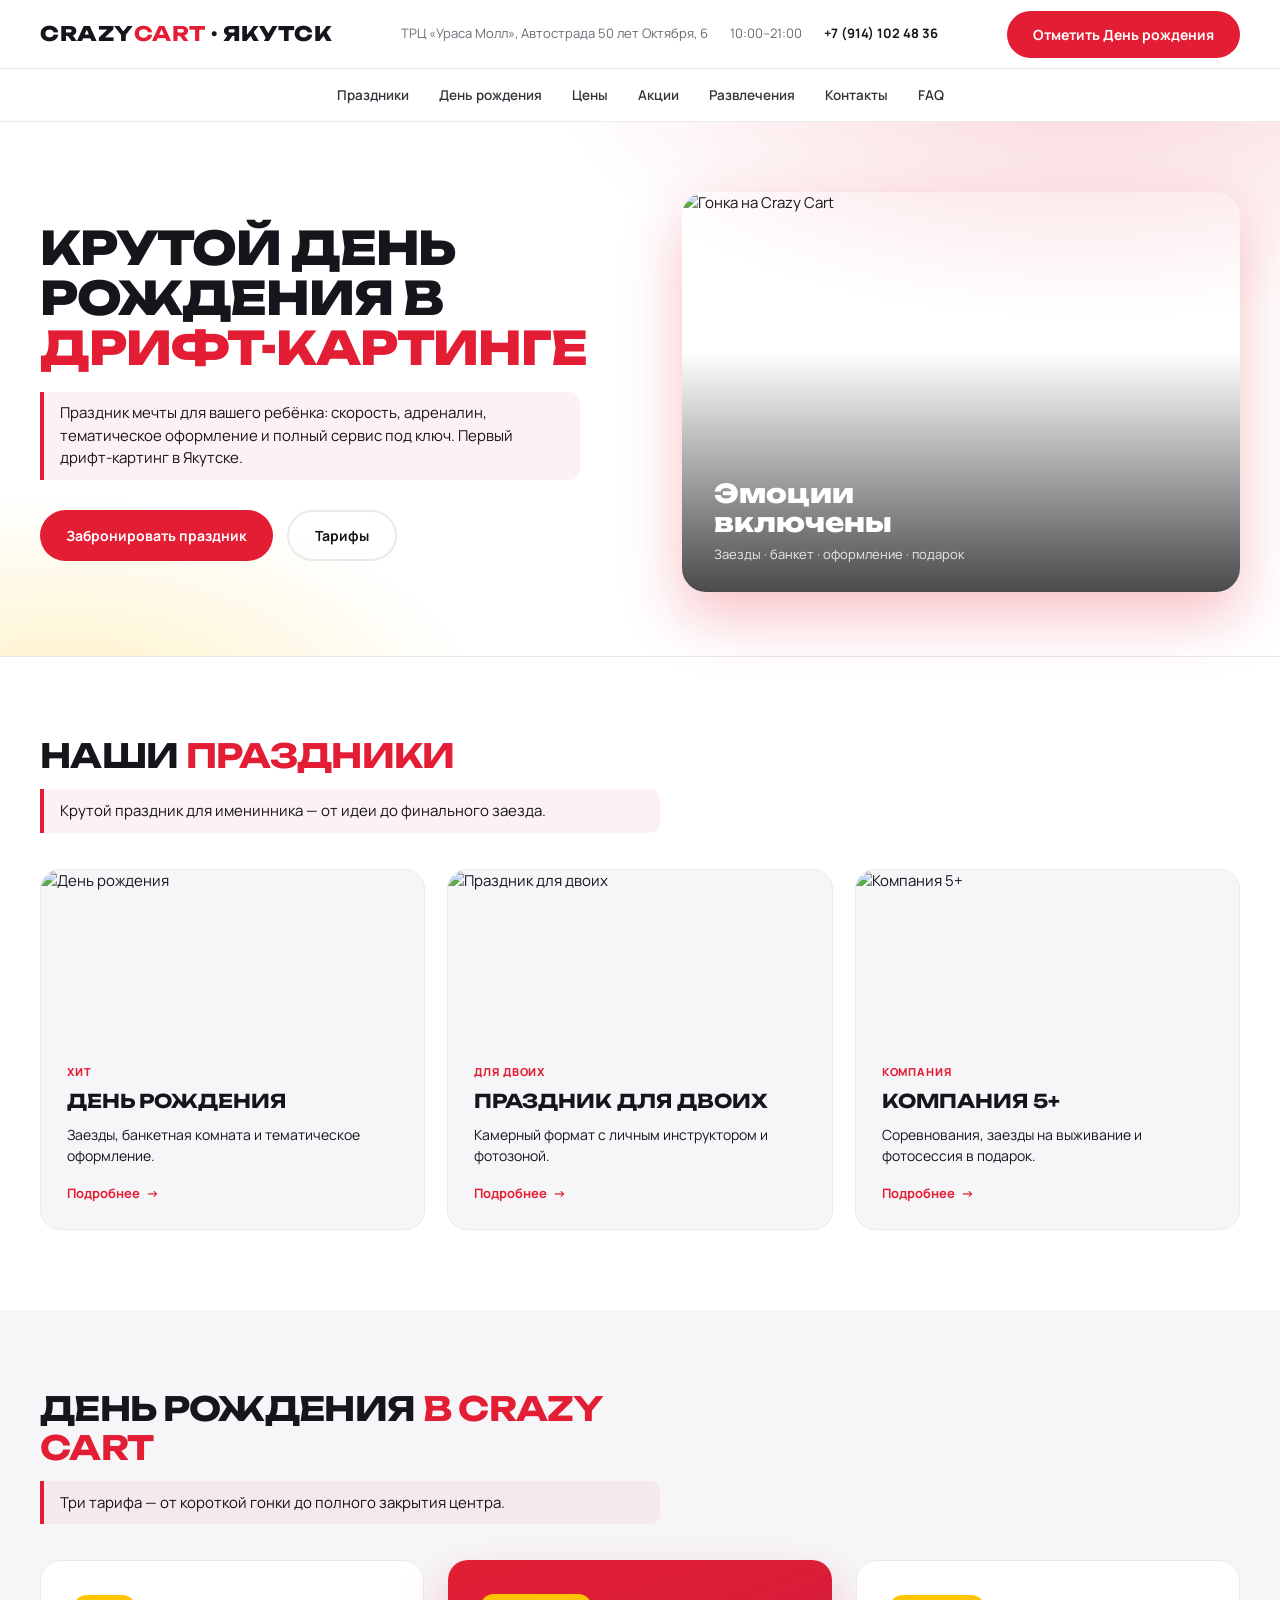
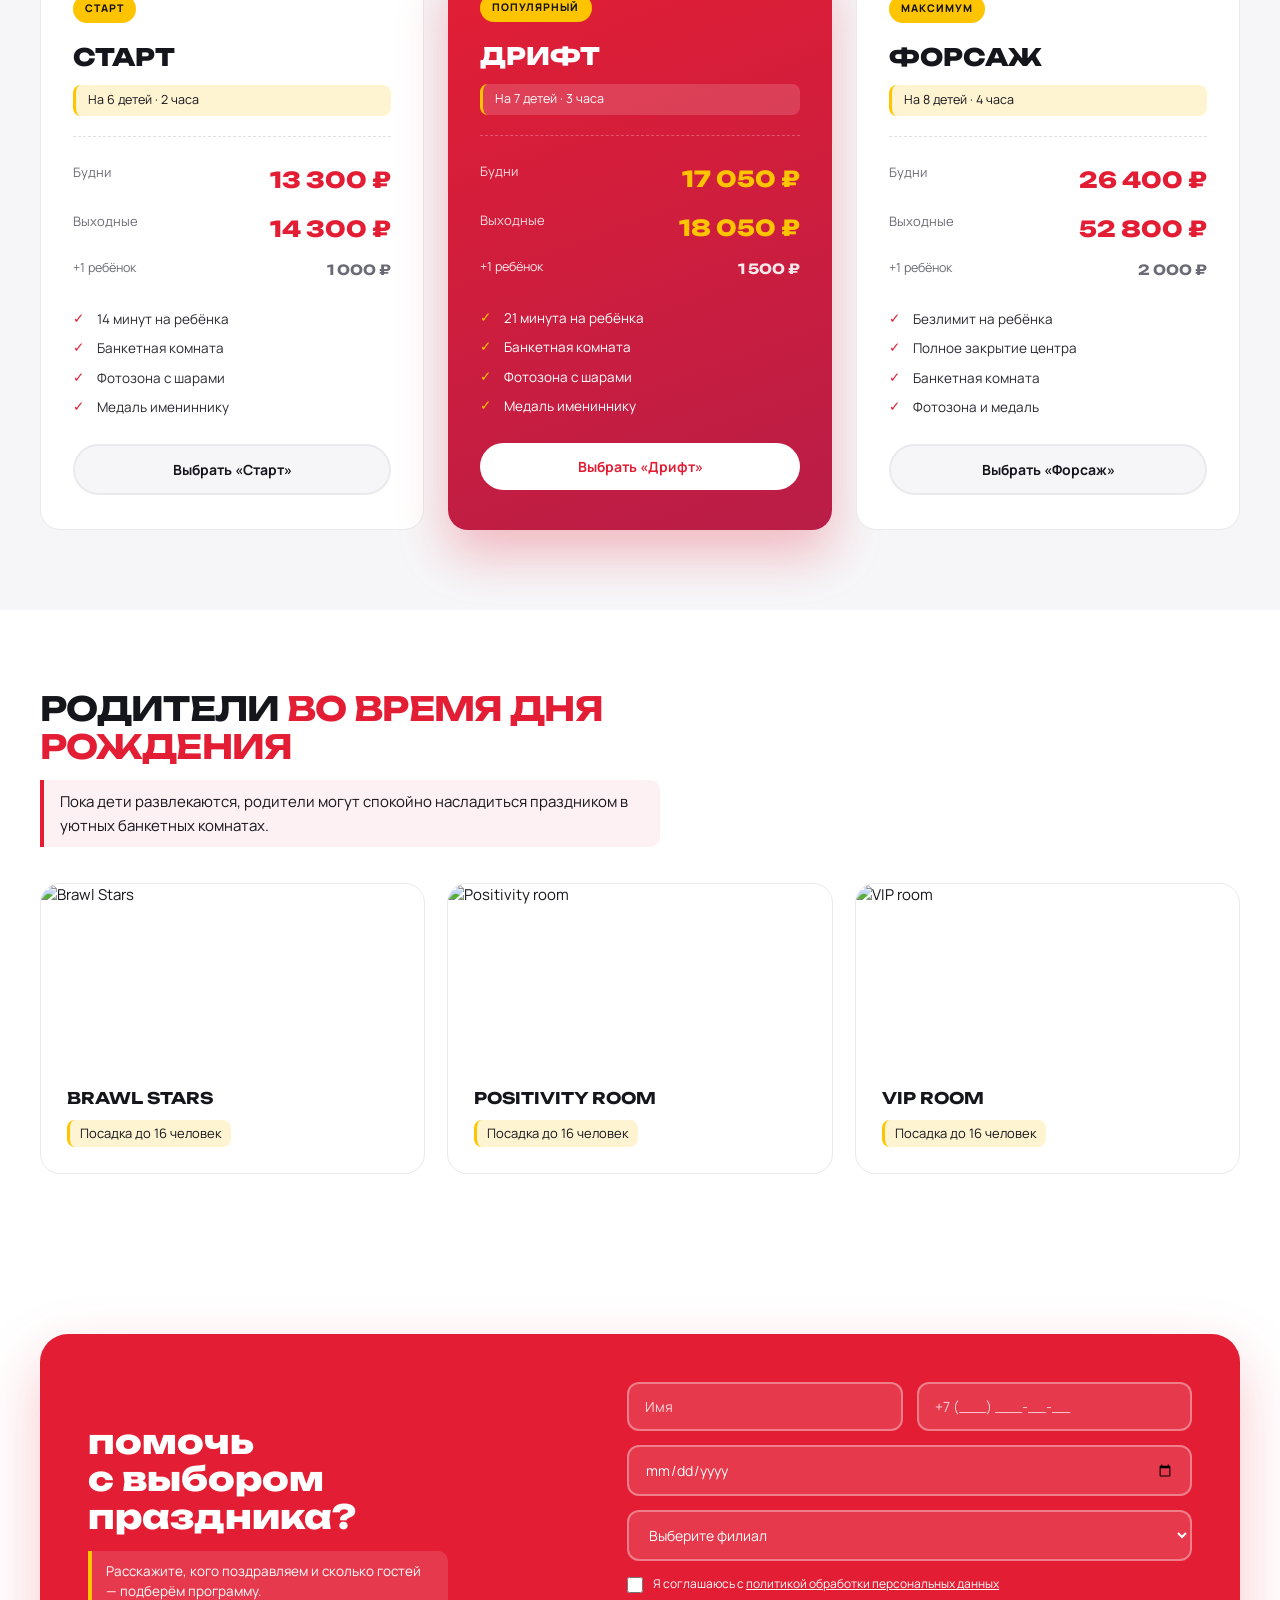
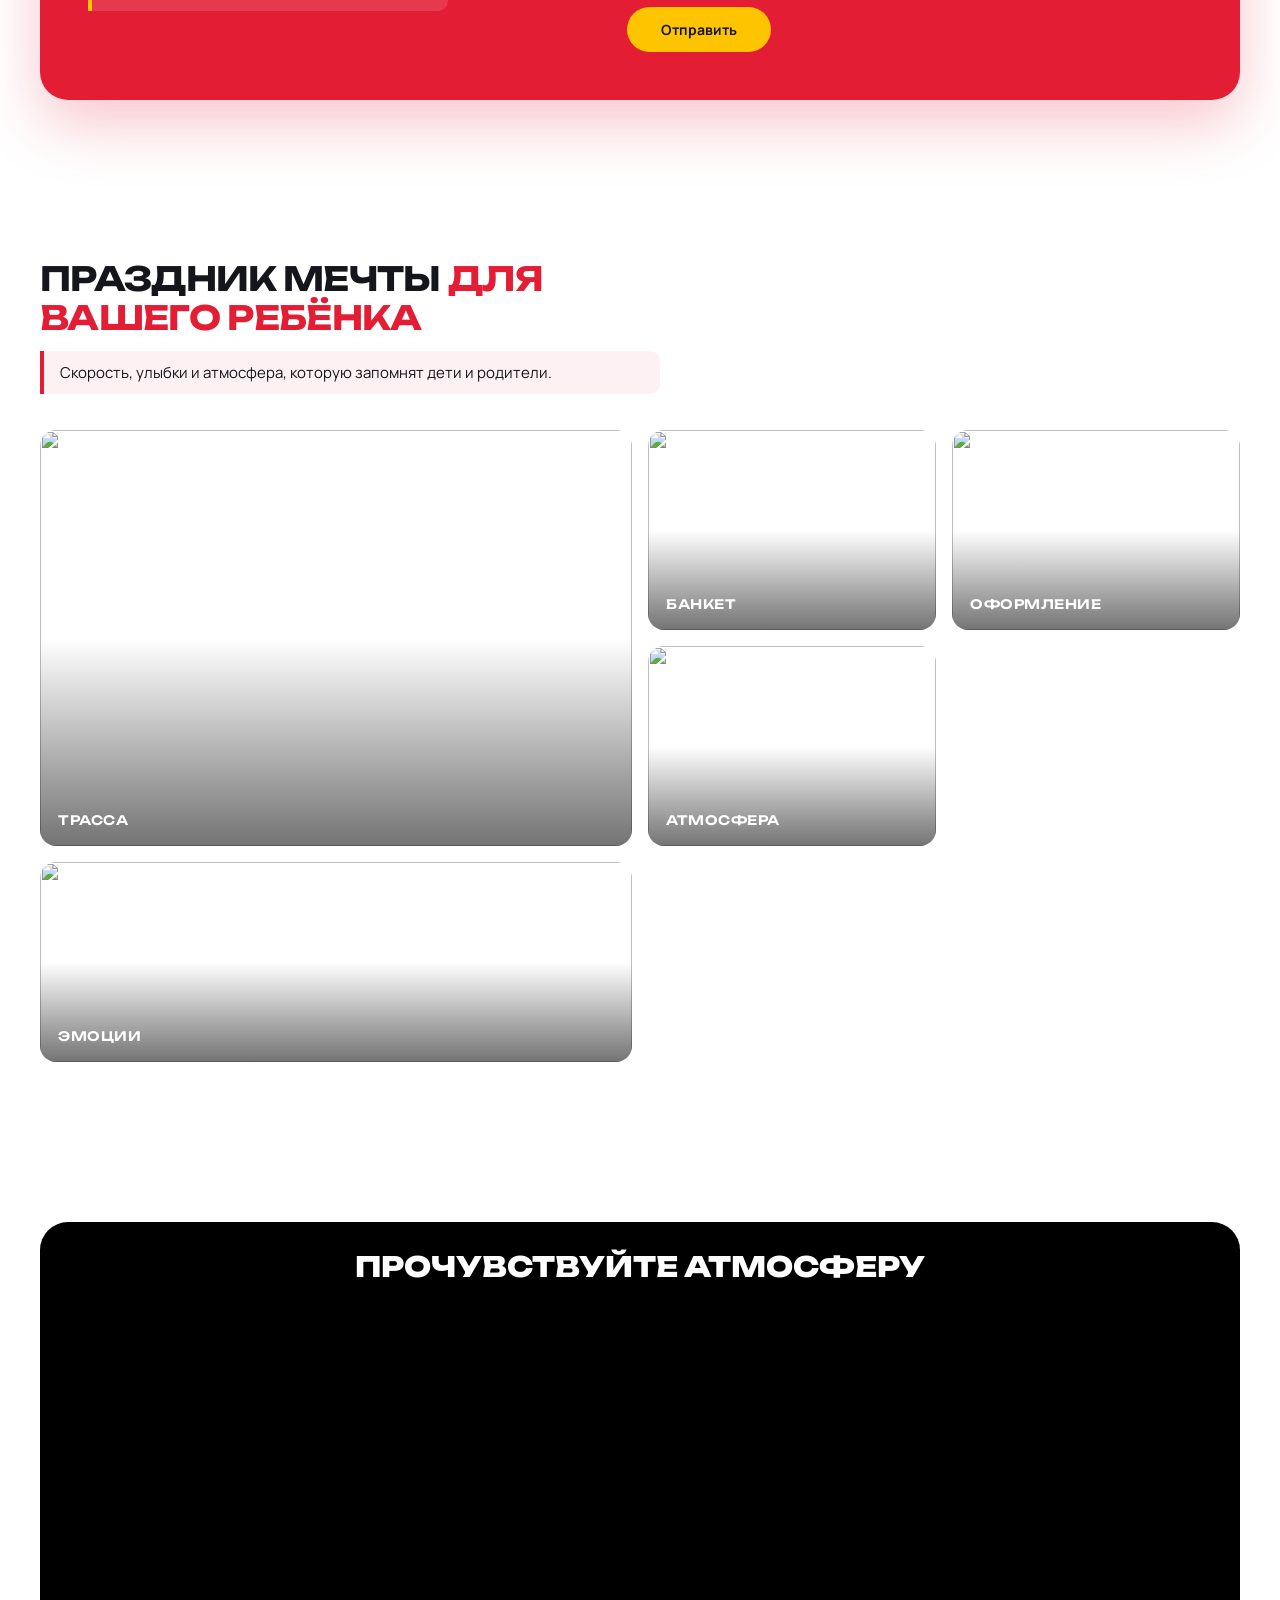
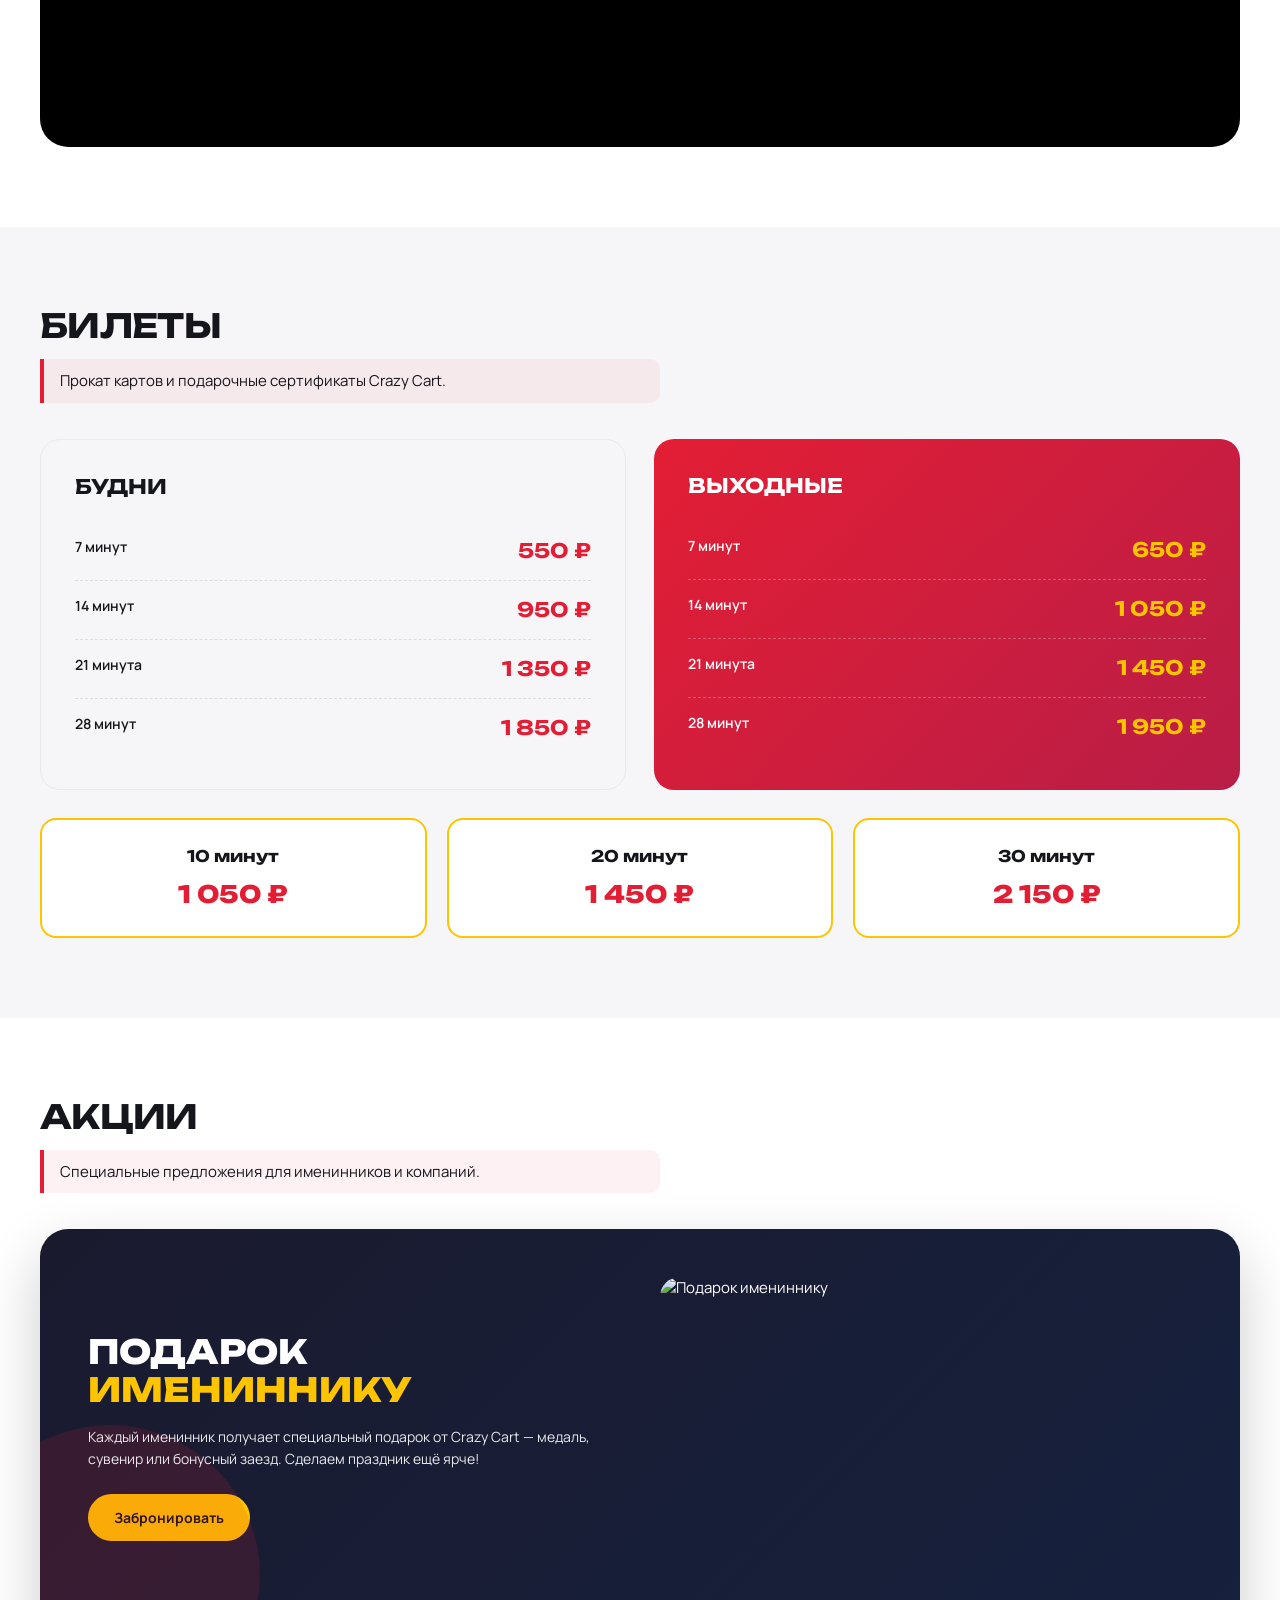
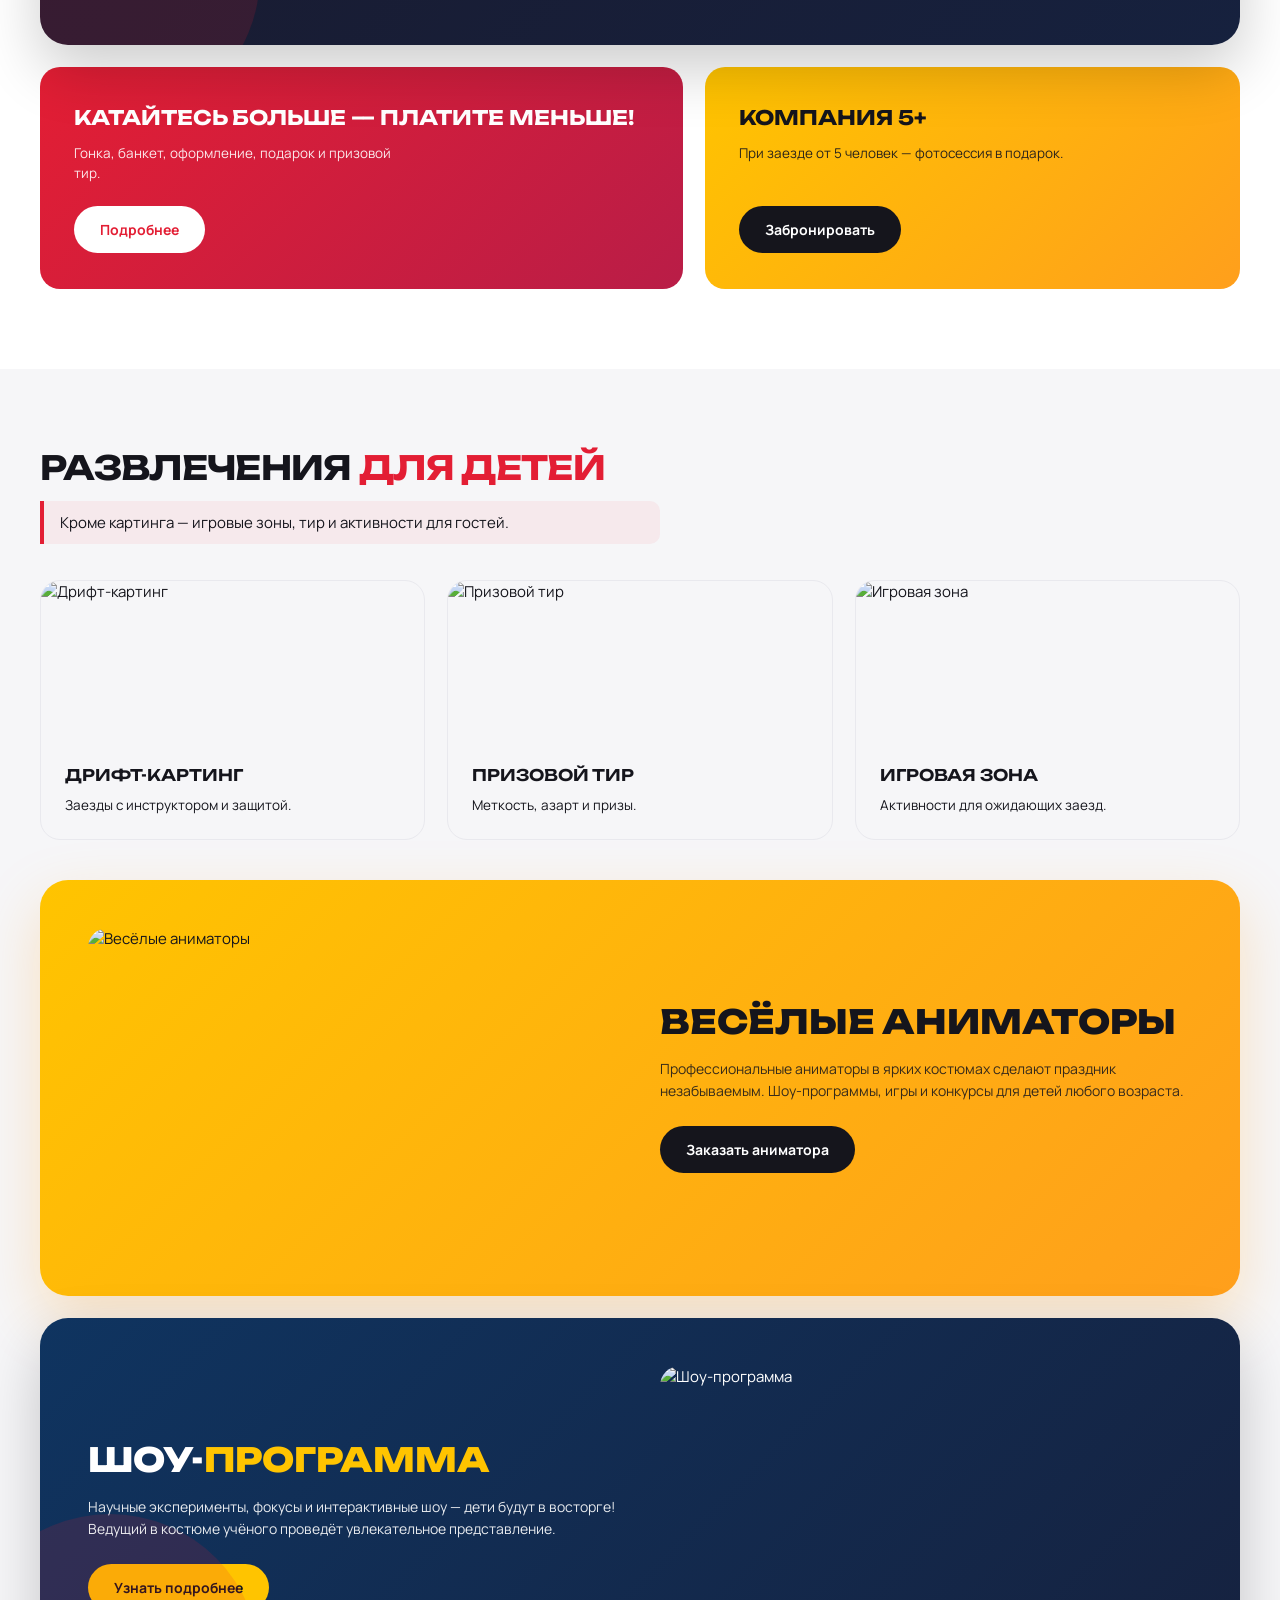
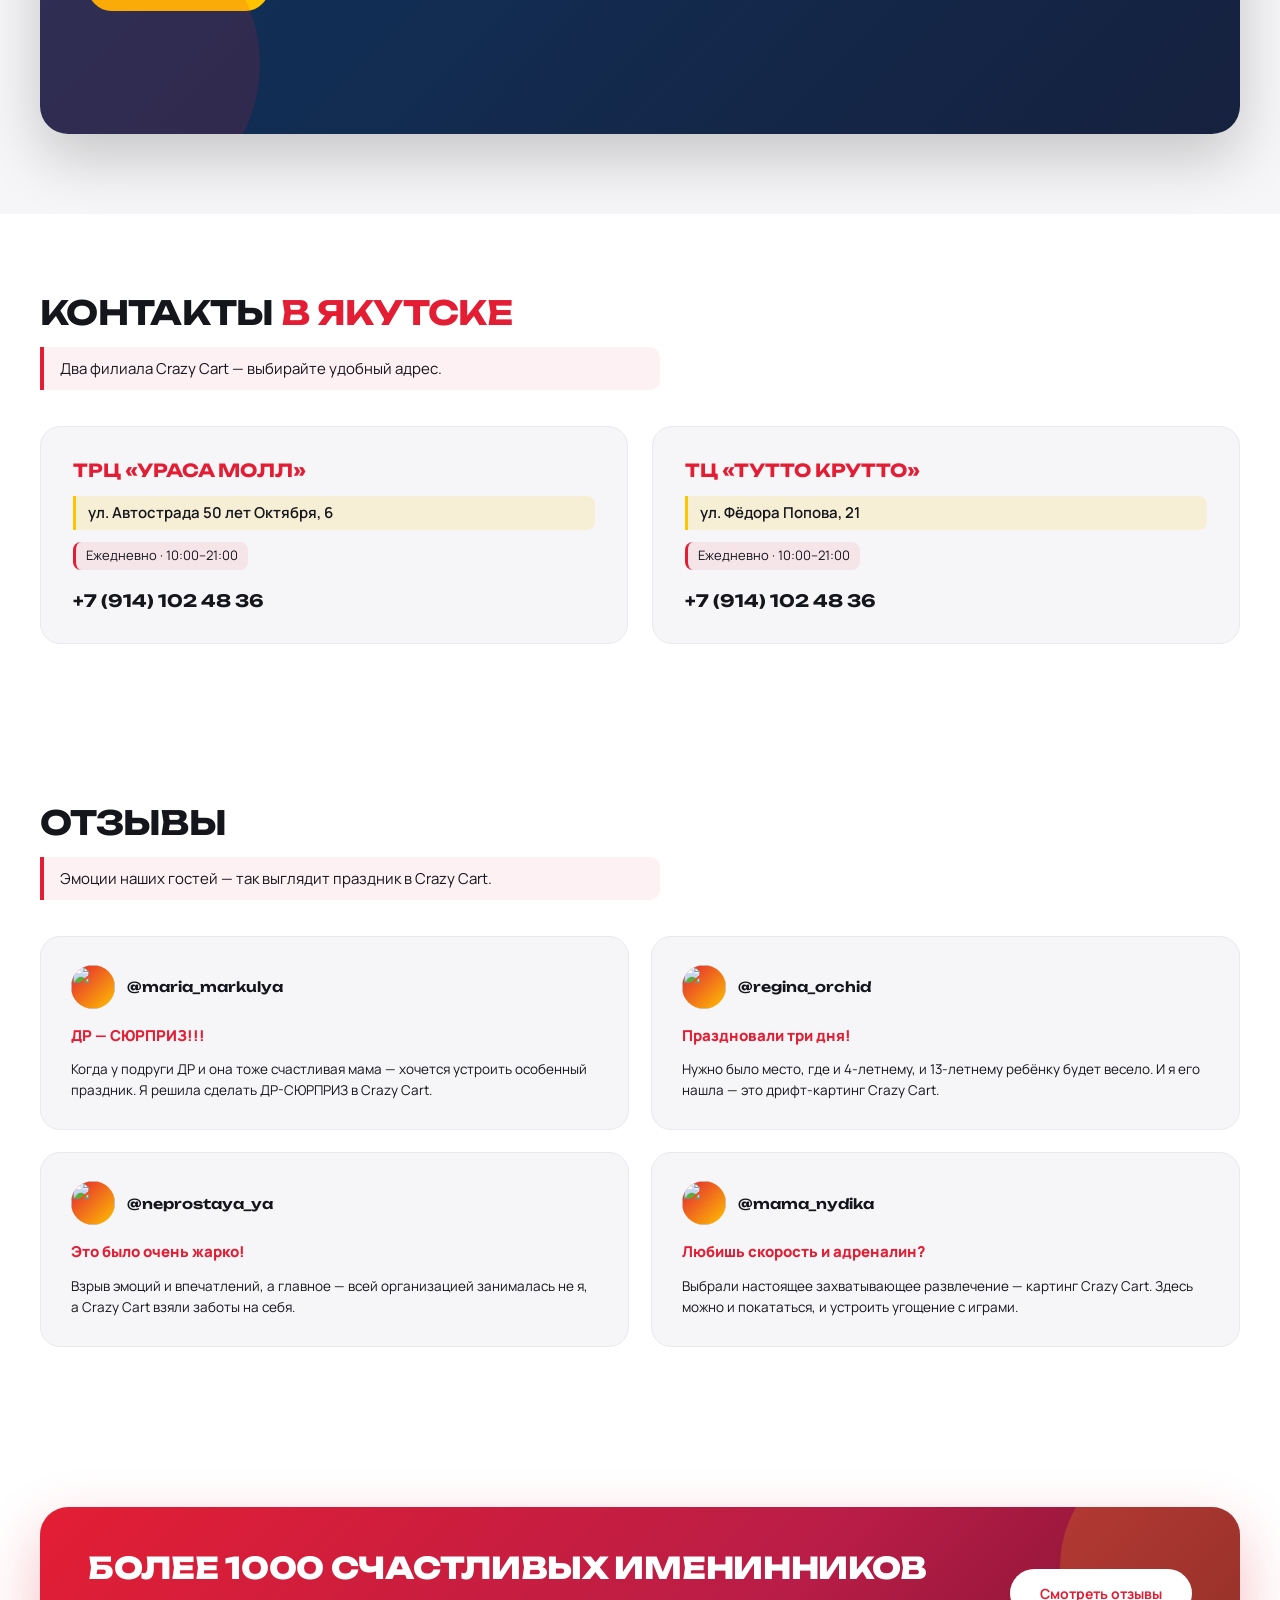
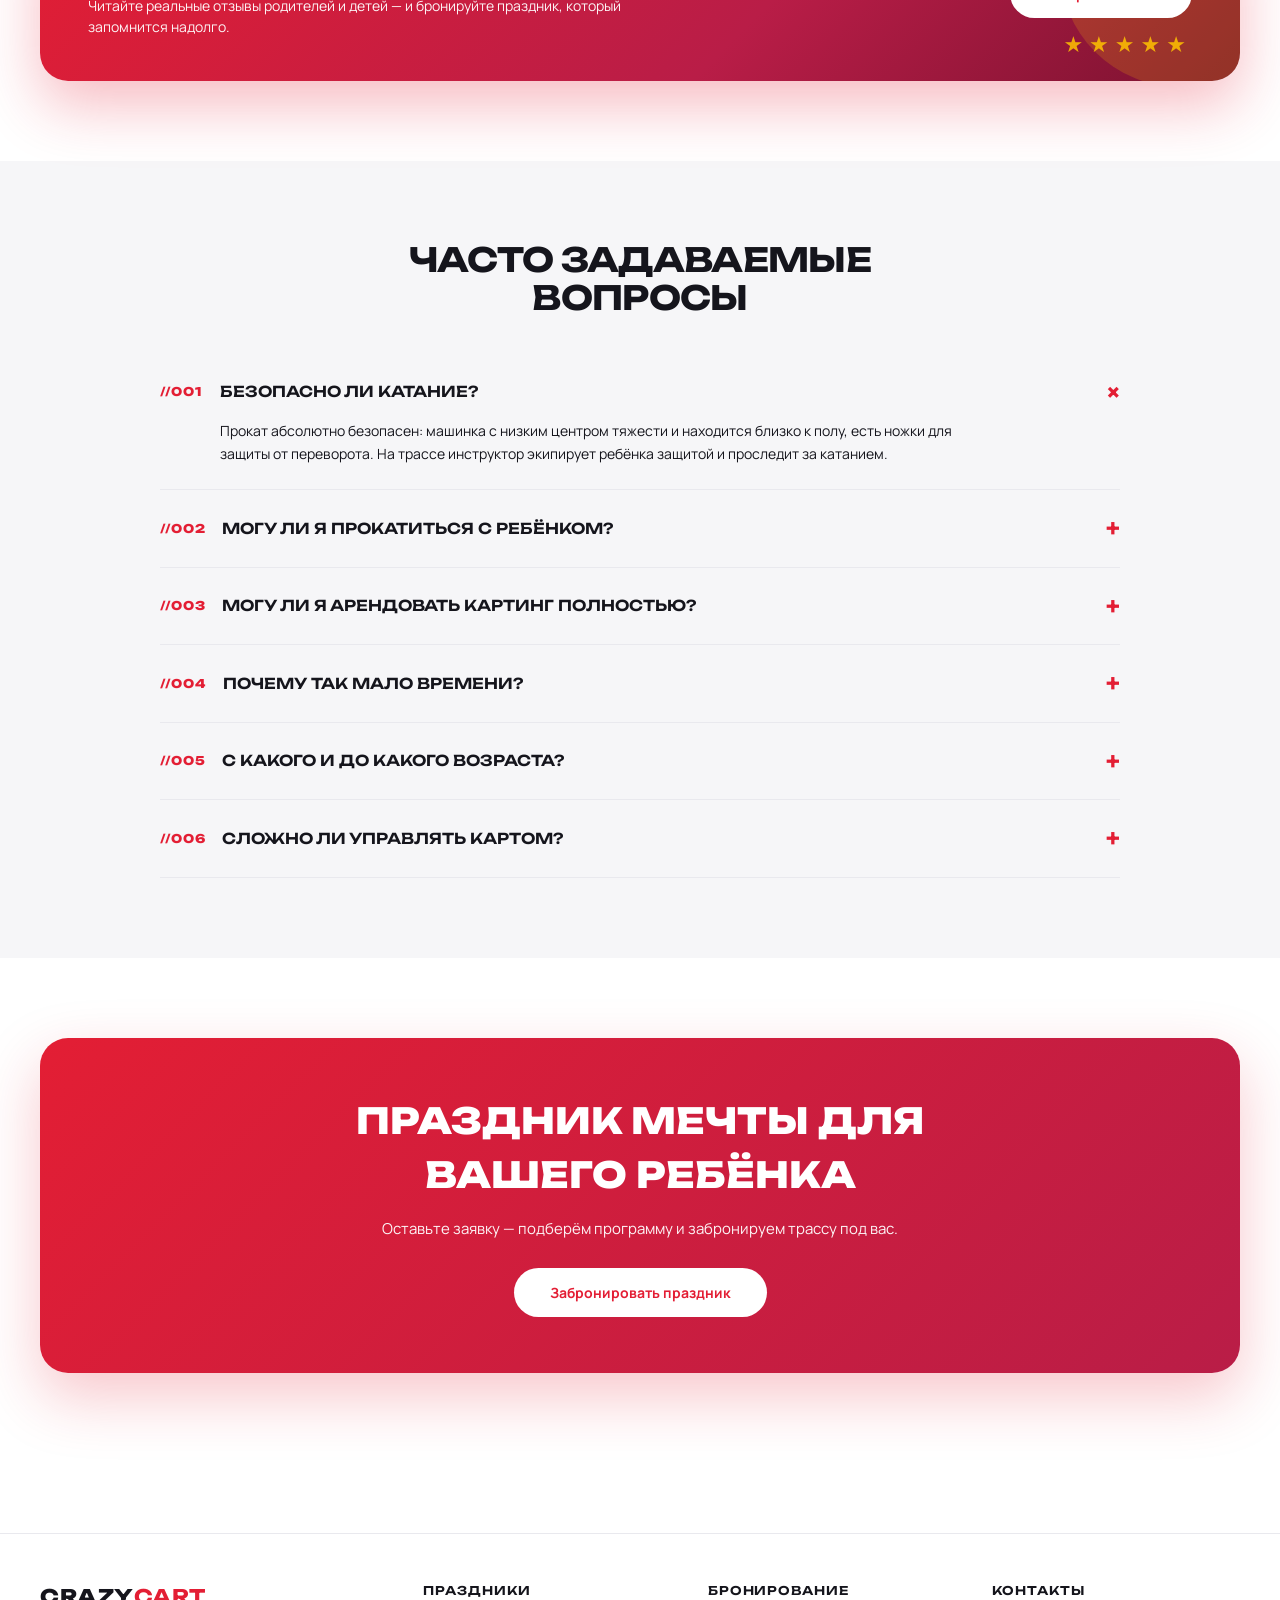
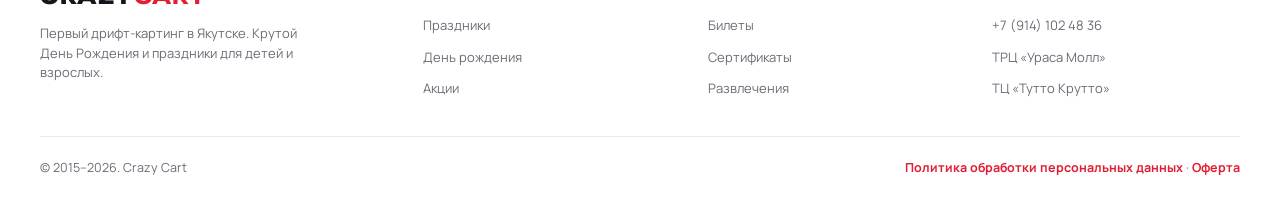
==== commit 7e0da7a7: "Images impove" ====
--- a/index.html
+++ b/index.html
@@ -2,20 +2,12 @@
 <html lang="ru">
 <head>
 <meta charset="UTF-8">
-<!-- ИСПРАВЛЕНО: Правильный viewport для мобильных устройств -->
-<meta name="viewport" content="width=device-width, initial-scale=1.0">
+<meta name="viewport" content="width=1280">
 <title>Крутой День Рождения в дрифт-картинге — Crazy Cart Якутск</title>
-
-<!-- ИСПРАВЛЕНО: Добавлен display=swap для неблокирующей загрузки шрифтов -->
 <link rel="preconnect" href="https://fonts.googleapis.com">
 <link rel="preconnect" href="https://fonts.gstatic.com" crossorigin>
 <link href="https://fonts.googleapis.com/css2?family=Manrope:wght@400;500;600;700;800&family=Unbounded:wght@400;500;600;700;800&display=swap" rel="stylesheet">
-
-<!-- ИСПРАВЛЕНО: Предзагрузка главного изображения для улучшения LCP -->
-<link rel="preload" as="image" href="https://yktsk.crazy-cart.ru/assets/components/phpthumbof/cache/home-slider-1.de69a224233ef8ab9eae99fb6e9d373e.jpg" fetchpriority="high">
-
 <style>
-/* ================= БАЗА / ЦВЕТА ================= */
 :root{
   --red:#e31e34; --red-dark:#b91d47; --yellow:#ffc400;
   --bg:#fff; --bg-soft:#f6f6f8; --text:#15151c; --muted:#6b6b76; --line:#e9e9ee;
@@ -26,14 +18,14 @@
 *{margin:0;padding:0;box-sizing:border-box}
 html{scroll-behavior:smooth}
 body{font-family:var(--font-text);color:var(--text);background:var(--bg);line-height:1.5;font-size:15px;-webkit-font-smoothing:antialiased}
-img{display:block;max-width:100%;height:auto}
+img{display:block;max-width:100%}
 a{color:inherit;text-decoration:none}
 button{font-family:inherit;cursor:pointer;border:none;background:none}
-.container{width:100%;max-width:var(--maxw);margin:0 auto;padding:0 20px}
-section{padding:60px 0}
-section[id],div[id],h2[id]{scroll-margin-top:100px}
+.container{width:100%;max-width:var(--maxw);margin:0 auto;padding:0 40px}
+section{padding:80px 0}
+section[id],div[id],h2[id]{scroll-margin-top:150px}
 .section-head{margin-bottom:36px;max-width:680px}
-.section-title{font-family:var(--font-title);font-weight:700;font-size:clamp(24px,6vw,34px);line-height:1.15;letter-spacing:-.02em;text-transform:uppercase}
+.section-title{font-family:var(--font-title);font-weight:700;font-size:clamp(24px,2.6vw,34px);line-height:1.15;letter-spacing:-.02em;text-transform:uppercase}
 .section-title span{color:var(--red)}
 .section-sub{color:var(--text);font-size:15px;margin-top:14px;max-width:620px;line-height:1.55;padding:10px 16px;border-left:4px solid var(--red);background:rgba(227,30,52,.06);border-radius:0 10px 10px 0}
 .btn{display:inline-flex;align-items:center;justify-content:center;padding:13px 26px;border-radius:999px;font-weight:700;font-size:14px;background:var(--red);color:#fff;transition:.2s transform,.2s box-shadow}
@@ -42,199 +34,230 @@
 .btn-ghost{background:transparent;border:2px solid var(--line);color:var(--text)}
 .btn-ghost:hover{border-color:var(--red);box-shadow:none}
 header{position:sticky;top:0;z-index:100;background:rgba(255,255,255,.94);backdrop-filter:blur(10px);border-bottom:1px solid var(--line)}
-.topbar{display:flex;align-items:center;justify-content:space-between;gap:16px;height:60px}
-.logo{font-family:var(--font-title);font-weight:800;font-size:18px;letter-spacing:.5px;text-transform:uppercase;white-space:nowrap}
+.topbar{display:flex;align-items:center;justify-content:space-between;gap:24px;height:68px}
+.logo{font-family:var(--font-title);font-weight:800;font-size:20px;letter-spacing:.5px;text-transform:uppercase;white-space:nowrap}
 .logo b{color:var(--red)}
-.top-info{display:flex;align-items:center;gap:16px;color:var(--muted);font-size:13px}
+.top-info{display:flex;align-items:center;gap:22px;color:var(--muted);font-size:13px}
 .top-info span{white-space:nowrap}
 .top-info a{color:var(--text);font-weight:700}
 .mainnav{border-top:1px solid var(--line)}
-.mainnav ul{display:flex;align-items:center;justify-content:center;gap:20px;list-style:none;height:48px;overflow-x:auto;-webkit-overflow-scrolling:touch}
+.mainnav ul{display:flex;align-items:center;justify-content:center;gap:30px;list-style:none;height:52px}
 .mainnav a{font-weight:600;font-size:13.5px;color:#33333d;transition:color .2s;white-space:nowrap}
 .mainnav a:hover{color:var(--red)}
-.hero{background:radial-gradient(900px 420px at 85% -10%,rgba(227,30,52,.18),transparent 60%),radial-gradient(700px 360px at 5% 110%,rgba(255,196,0,.22),transparent 60%),#fff;padding:40px 0 48px;border-bottom:1px solid var(--line)}
-.hero-grid{display:grid;grid-template-columns:1fr;gap:32px;align-items:center}
-.hero h1{font-family:var(--font-title);font-weight:800;font-size:clamp(28px,8vw,42px);line-height:1.1;letter-spacing:-.025em;text-transform:uppercase;max-width:640px}
+.hero{background:radial-gradient(900px 420px at 85% -10%,rgba(227,30,52,.18),transparent 60%),radial-gradient(700px 360px at 5% 110%,rgba(255,196,0,.22),transparent 60%),#fff;padding:70px 0 64px;border-bottom:1px solid var(--line)}
+.hero-grid{display:grid;grid-template-columns:1.05fr 1fr;gap:56px;align-items:center}
+.hero h1{font-family:var(--font-title);font-weight:800;font-size:clamp(32px,3.6vw,50px);line-height:1.08;letter-spacing:-.025em;text-transform:uppercase;max-width:640px}
 .hero h1 em{color:var(--red);font-style:normal}
-.hero p{color:var(--text);font-size:15px;margin:16px 0 24px;max-width:540px;padding:10px 16px;border-left:4px solid var(--red);background:rgba(227,30,52,.06);border-radius:0 10px 10px 0}
-.hero-actions{display:flex;gap:12px;flex-wrap:wrap}
-.hero-actions .btn{flex:1;min-width:140px}
-.hero-visual{position:relative;border-radius:20px;overflow:hidden;min-height:300px;box-shadow:0 16px 40px rgba(227,30,52,.2);aspect-ratio:16/10}
-.hero-visual img{width:100%;height:100%;object-fit:cover;position:absolute;inset:0}
+.hero p{color:var(--text);font-size:15px;margin:20px 0 30px;max-width:540px;padding:10px 16px;border-left:4px solid var(--red);background:rgba(227,30,52,.06);border-radius:0 10px 10px 0}
+.hero-actions{display:flex;gap:14px;flex-wrap:wrap}
+.hero-visual{position:relative;border-radius:24px;overflow:hidden;min-height:400px;box-shadow:0 24px 60px rgba(227,30,52,.28)}
+.hero-visual img{width:100%;height:100%;object-fit:cover;position:absolute;inset:0;transition:transform .6s}
+.hero-visual:hover img{transform:scale(1.05)}
 .hero-visual:after{content:'';position:absolute;inset:0;background:linear-gradient(180deg,rgba(14,14,18,0) 40%,rgba(14,14,18,.75) 100%)}
-.hero-badge{position:absolute;z-index:2;left:20px;right:20px;bottom:20px;color:#fff}
-.hero-badge strong{display:block;font-family:var(--font-title);font-weight:800;font-size:22px;line-height:1.1}
-.hero-badge small{display:block;margin-top:6px;opacity:.85;font-size:12px}
-.holidays-grid{display:grid;grid-template-columns:repeat(auto-fit, minmax(280px, 1fr));gap:20px}
+.hero-badge{position:absolute;z-index:2;left:32px;right:32px;bottom:28px;color:#fff}
+.hero-badge strong{display:block;font-family:var(--font-title);font-weight:800;font-size:26px;line-height:1.1}
+.hero-badge small{display:block;margin-top:8px;opacity:.85;font-size:13px}
+.holidays-grid{display:grid;grid-template-columns:repeat(3,1fr);gap:22px}
 .holiday{background:var(--bg-soft);border:1px solid var(--line);border-radius:var(--radius);overflow:hidden;display:flex;flex-direction:column;transition:transform .3s,box-shadow .3s,border-color .3s}
-.holiday:hover{transform:translateY(-6px);box-shadow:0 16px 32px rgba(0,0,0,.1);border-color:rgba(227,30,52,.35)}
-.holiday .ph{height:180px;overflow:hidden}
+.holiday:hover{transform:translateY(-8px);box-shadow:0 22px 46px rgba(0,0,0,.12);border-color:rgba(227,30,52,.35)}
+.holiday .ph{height:170px;overflow:hidden}
 .holiday .ph img{width:100%;height:100%;object-fit:cover;transition:transform .5s}
-.holiday:hover .ph img{transform:scale(1.05)}
-.holiday .body{padding:20px;display:flex;flex-direction:column;flex:1}
-.holiday .tag{font-size:11px;font-weight:800;letter-spacing:.08em;text-transform:uppercase;color:var(--red);margin-bottom:8px}
-.holiday h3{font-family:var(--font-title);font-weight:700;font-size:18px;line-height:1.25;text-transform:uppercase}
-.holiday p{color:var(--text);font-size:14px;margin-top:8px}
-.holiday .more{margin-top:auto;padding-top:16px;font-weight:700;font-size:13px;color:var(--red);display:inline-flex;gap:6px}
+.holiday:hover .ph img{transform:scale(1.08)}
+.holiday .body{padding:24px 26px 26px;display:flex;flex-direction:column;flex:1}
+.holiday .tag{font-size:11px;font-weight:800;letter-spacing:.08em;text-transform:uppercase;color:var(--red);margin-bottom:10px}
+.holiday h3{font-family:var(--font-title);font-weight:700;font-size:19px;line-height:1.25;text-transform:uppercase}
+.holiday p{color:var(--text);font-size:14px;margin-top:10px}
+.holiday .more{margin-top:auto;padding-top:18px;font-weight:700;font-size:13px;color:var(--red);display:inline-flex;gap:6px}
+.holiday .more:after{content:'→';transition:transform .25s}
+.holiday:hover .more:after{transform:translateX(5px)}
 #birthday-tariffs{background:var(--bg-soft)}
-.tariffs{display:grid;grid-template-columns:repeat(auto-fit, minmax(280px, 1fr));gap:20px}
-.tariff{background:#fff;border:1px solid var(--line);border-radius:var(--radius);padding:28px 24px;display:flex;flex-direction:column;transition:transform .3s,box-shadow .3s,border-color .3s}
-.tariff:hover{transform:translateY(-6px);box-shadow:0 16px 32px rgba(0,0,0,.1);border-color:rgba(227,30,52,.35)}
-.tariff.featured{background:linear-gradient(160deg,var(--red),var(--red-dark));color:#fff;border:none;box-shadow:0 16px 32px rgba(227,30,52,.25)}
-.tariff .badge{align-self:flex-start;font-size:10.5px;font-weight:800;letter-spacing:.1em;text-transform:uppercase;padding:5px 10px;border-radius:999px;background:var(--yellow);color:#15151c;margin-bottom:12px}
-.tariff h3{font-family:var(--font-title);font-weight:800;font-size:22px;text-transform:uppercase}
+.tariffs{display:grid;grid-template-columns:repeat(3,1fr);gap:24px}
+.tariff{background:#fff;border:1px solid var(--line);border-radius:var(--radius);padding:34px 32px;display:flex;flex-direction:column;transition:transform .3s,box-shadow .3s,border-color .3s}
+.tariff:hover{transform:translateY(-8px);box-shadow:0 22px 46px rgba(0,0,0,.12);border-color:rgba(227,30,52,.35)}
+.tariff.featured{background:linear-gradient(160deg,var(--red),var(--red-dark));color:#fff;border:none;box-shadow:0 24px 50px rgba(227,30,52,.28)}
+.tariff .badge{align-self:flex-start;font-size:10.5px;font-weight:800;letter-spacing:.1em;text-transform:uppercase;padding:6px 12px;border-radius:999px;background:var(--yellow);color:#15151c;margin-bottom:16px}
+.tariff h3{font-family:var(--font-title);font-weight:800;font-size:24px;text-transform:uppercase}
 .tariff.featured h3{color:#fff}
-.tariff .meta{font-size:12.5px;margin-top:8px;padding:5px 10px;display:inline-block;border-radius:8px}
+.tariff .meta{font-size:12.5px;margin-top:10px;padding:6px 12px;display:inline-block;border-radius:8px}
 .tariff:not(.featured) .meta{background:rgba(255,196,0,.18);border-left:3px solid var(--yellow)}
 .tariff.featured .meta{background:rgba(255,255,255,.15);border-left:3px solid var(--yellow)}
-.tariff .price-block{margin:16px 0 4px;padding-top:14px;border-top:1px dashed rgba(0,0,0,.12)}
+.tariff .price-block{margin:20px 0 4px;padding-top:18px;border-top:1px dashed rgba(0,0,0,.12)}
 .tariff.featured .price-block{border-color:rgba(255,255,255,.25)}
-.tariff .price-line{display:flex;justify-content:space-between;padding:6px 0}
+.tariff .price-line{display:flex;justify-content:space-between;padding:8px 0}
 .tariff .price-line .lbl{font-size:13px;color:var(--muted)}
 .tariff.featured .price-line .lbl{color:rgba(255,255,255,.85)}
-.tariff .price-line .val{font-family:var(--font-title);font-weight:800;font-size:20px;color:var(--red)}
+.tariff .price-line .val{font-family:var(--font-title);font-weight:800;font-size:22px;color:var(--red)}
 .tariff.featured .price-line .val{color:var(--yellow)}
-.tariff .add{display:flex;justify-content:space-between;font-size:12.5px;color:var(--muted);padding:4px 0}
+.tariff .add{display:flex;justify-content:space-between;font-size:12.5px;color:var(--muted);padding:6px 0}
 .tariff.featured .add{color:rgba(255,255,255,.9)}
 .tariff .add b{font-family:var(--font-title);font-weight:700;font-size:14px}
-.tariff ul{list-style:none;margin-top:16px;display:flex;flex-direction:column;gap:8px}
-.tariff ul li{position:relative;padding-left:22px;font-size:13.5px;line-height:1.45;color:#2b2b34}
+.tariff ul{list-style:none;margin-top:20px;display:flex;flex-direction:column;gap:10px}
+.tariff ul li{position:relative;padding-left:24px;font-size:13.5px;line-height:1.45;color:#2b2b34}
 .tariff.featured ul li{color:#fff}
 .tariff ul li:before{content:'✓';position:absolute;left:0;top:-1px;color:var(--red);font-weight:800}
 .tariff.featured ul li:before{color:var(--yellow)}
-.tariff .btn{margin-top:20px;align-self:stretch}
+.tariff .btn{margin-top:26px;align-self:stretch}
 .tariff.featured .btn{background:#fff;color:var(--red)}
 .tariff:not(.featured) .btn{background:var(--bg-soft);color:var(--text);border:2px solid var(--line)}
-.rooms-grid{display:grid;grid-template-columns:repeat(auto-fit, minmax(280px, 1fr));gap:20px}
-.room{border-radius:var(--radius);overflow:hidden;background:#fff;border:1px solid var(--line);transition:transform .3s,box-shadow .3s,border-color .3s}
-.room:hover{transform:translateY(-6px);box-shadow:0 16px 32px rgba(0,0,0,.1);border-color:rgba(227,30,52,.35)}
+.tariff:not(.featured) .btn:hover{border-color:var(--red);box-shadow:none}
+.rooms-grid{display:grid;grid-template-columns:repeat(3,1fr);gap:22px}
+.room{border-radius:var(--radius);overflow:hidden;background:#fff;border:1px solid var(--line);transition:transform .35s,box-shadow .35s,border-color .35s}
+.room:hover{transform:translateY(-8px);box-shadow:0 22px 46px rgba(0,0,0,.12);border-color:rgba(227,30,52,.35)}
 .room .ph{height:180px;overflow:hidden;position:relative}
-.room .ph img{width:100%;height:100%;object-fit:cover;transition:transform .5s}
-.room:hover .ph img{transform:scale(1.05)}
-.room .body{padding:20px;position:relative}
+.room .ph img{width:100%;height:100%;object-fit:cover;transition:transform .6s,filter .4s}
+.room:hover .ph img{transform:scale(1.1);filter:brightness(1.05)}
+.room .body{padding:22px 26px 26px;position:relative}
 .room h4{font-family:var(--font-title);font-weight:700;font-size:16px;text-transform:uppercase;transition:color .25s}
 .room:hover h4{color:var(--red)}
-.room span{display:inline-block;color:var(--text);font-size:13px;margin-top:8px;padding:4px 10px;border-radius:8px;background:rgba(255,196,0,.18);border-left:3px solid var(--yellow)}
-.form-band{background:var(--red);border-radius:24px;padding:32px 24px;display:grid;grid-template-columns:1fr;gap:32px;align-items:center;color:#fff;box-shadow:0 16px 40px rgba(227,30,52,.2)}
-.form-band h2{font-family:var(--font-title);font-weight:800;font-size:clamp(24px,6vw,32px);line-height:1.12;text-transform:lowercase}
-.form-band .note{margin-top:14px;font-size:13.5px;padding:10px 14px;border-left:4px solid var(--yellow);background:rgba(255,255,255,.12);border-radius:0 10px 10px 0;max-width:360px}
-.form-band form{display:grid;grid-template-columns:1fr;gap:12px}
-.form-band input, .form-band select{width:100%;padding:14px 16px;border-radius:12px;border:2px solid rgba(255,255,255,.35);background:rgba(255,255,255,.12);color:#fff;font-size:16px;outline:none;font-family:inherit}
+.room span{display:inline-block;color:var(--text);font-size:13px;margin-top:10px;padding:4px 10px;border-radius:8px;background:rgba(255,196,0,.18);border-left:3px solid var(--yellow)}
+.room .body:after{content:'';position:absolute;left:0;bottom:0;height:4px;width:0;background:linear-gradient(90deg,var(--red),var(--yellow));transition:width .4s}
+.room:hover .body:after{width:100%}
+.form-band{background:var(--red);border-radius:28px;padding:48px;display:grid;grid-template-columns:1fr 1.15fr;gap:48px;align-items:center;color:#fff;box-shadow:0 24px 60px rgba(227,30,52,.25)}
+.form-band h2{font-family:var(--font-title);font-weight:800;font-size:clamp(24px,2.6vw,34px);line-height:1.12;text-transform:lowercase}
+.form-band .note{margin-top:16px;font-size:13.5px;padding:10px 14px;border-left:4px solid var(--yellow);background:rgba(255,255,255,.12);border-radius:0 10px 10px 0;max-width:360px}
+.form-band form{display:grid;grid-template-columns:1fr 1fr;gap:14px}
+.form-band input, .form-band select{width:100%;padding:13px 16px;border-radius:12px;border:2px solid rgba(255,255,255,.35);background:rgba(255,255,255,.12);color:#fff;font-size:14px;outline:none;font-family:inherit}
 .form-band select option{color:#15151c}
 .form-band input::placeholder{color:rgba(255,255,255,.8)}
 .form-band input:focus, .form-band select:focus{border-color:#fff;background:rgba(255,255,255,.18)}
 .form-band .full{grid-column:1/-1}
-.form-band .btn-yellow{justify-self:stretch;padding:14px 34px;font-size:16px}
-.form-band .check{display:flex;gap:10px;font-size:12px;grid-column:1/-1;align-items:flex-start;line-height:1.4}
-.form-band .check input{width:18px;height:18px;accent-color:#fff;margin-top:2px;flex-shrink:0}
+.form-band .btn-yellow{justify-self:start;padding:13px 34px}
+.form-band .check{display:flex;gap:10px;font-size:12px;grid-column:1/-1;align-items:flex-start}
+.form-band .check input{width:16px;height:16px;accent-color:#fff;margin-top:2px}
 .form-band .check a{text-decoration:underline;color:#fff}
-.gallery{display:grid;grid-template-columns:repeat(2, 1fr);grid-auto-rows:180px;gap:12px}
+.gallery{display:grid;grid-template-columns:repeat(4,1fr);grid-auto-rows:200px;gap:16px}
 .gallery a{border-radius:16px;overflow:hidden;position:relative;display:block}
-.gallery img{width:100%;height:100%;object-fit:cover;transition:transform .5s}
-.gallery a:hover img{transform:scale(1.05)}
+.gallery img{width:100%;height:100%;object-fit:cover;transition:transform .6s}
+.gallery a:hover img{transform:scale(1.08)}
 .gallery a:after{content:'';position:absolute;inset:0;background:linear-gradient(180deg,rgba(0,0,0,0) 50%,rgba(0,0,0,.55) 100%)}
 .gallery a:nth-child(1){grid-column:span 2;grid-row:span 2}
-.gallery span{position:absolute;left:14px;bottom:14px;z-index:2;color:#fff;font-family:var(--font-title);font-weight:600;font-size:13px;letter-spacing:.04em;text-transform:uppercase}
-.video-band{position:relative;border-radius:24px;overflow:hidden;aspect-ratio:16/9;background:#000}
+.gallery a:nth-child(5){grid-column:span 2}
+.gallery span{position:absolute;left:18px;bottom:16px;z-index:2;color:#fff;font-family:var(--font-title);font-weight:600;font-size:13px;letter-spacing:.04em;text-transform:uppercase}
+.video-band{position:relative;border-radius:28px;overflow:hidden;aspect-ratio:16/7;background:#000}
 .video-band iframe{position:absolute;inset:0;width:100%;height:100%;border:0}
-.video-title{position:absolute;top:20px;left:0;right:0;z-index:3;text-align:center;font-family:var(--font-title);font-weight:800;font-size:clamp(18px,5vw,26px);text-transform:uppercase;color:#fff;pointer-events:none;text-shadow:0 2px 12px rgba(0,0,0,.6)}
-.prices{display:grid;grid-template-columns:1fr;gap:20px}
-.price-card{background:var(--bg-soft);border:1px solid var(--line);border-radius:var(--radius);padding:24px;transition:transform .3s,box-shadow .3s}
+.video-title{position:absolute;top:24px;left:0;right:0;z-index:3;text-align:center;font-family:var(--font-title);font-weight:800;font-size:clamp(20px,2.2vw,28px);text-transform:uppercase;color:#fff;pointer-events:none;text-shadow:0 2px 12px rgba(0,0,0,.6)}
+.prices{display:grid;grid-template-columns:1fr 1fr;gap:28px}
+.price-card{background:var(--bg-soft);border:1px solid var(--line);border-radius:var(--radius);padding:32px 34px;transition:transform .3s,box-shadow .3s}
+.price-card:hover{transform:translateY(-6px);box-shadow:0 20px 44px rgba(0,0,0,.1)}
 .price-card.highlight{background:linear-gradient(135deg,var(--red),var(--red-dark));color:#fff;border:none}
-.price-card h3{font-family:var(--font-title);font-weight:700;font-size:20px;text-transform:uppercase;margin-bottom:16px}
-.price-row{display:flex;justify-content:space-between;padding:12px 0;border-bottom:1px dashed rgba(0,0,0,.1)}
+.price-card h3{font-family:var(--font-title);font-weight:700;font-size:20px;text-transform:uppercase;margin-bottom:20px}
+.price-card.highlight h3{color:#fff}
+.price-row{display:flex;justify-content:space-between;padding:14px 0;border-bottom:1px dashed rgba(0,0,0,.1)}
 .price-card.highlight .price-row{border-color:rgba(255,255,255,.25)}
 .price-row:last-child{border-bottom:none}
 .price-row .time{font-size:14px;font-weight:600}
-.price-row .cost{font-family:var(--font-title);font-weight:700;font-size:18px;color:var(--red)}
+.price-row .cost{font-family:var(--font-title);font-weight:700;font-size:20px;color:var(--red)}
 .price-card.highlight .price-row .cost{color:var(--yellow)}
 .price-card.highlight .price-row .time{color:#fff}
-.certs{display:grid;grid-template-columns:repeat(auto-fit, minmax(140px, 1fr));gap:16px;margin-top:24px}
-.cert{background:#fff;border:2px solid var(--yellow);border-radius:16px;padding:20px;text-align:center;transition:transform .3s,box-shadow .3s,border-color .3s}
-.cert:hover{transform:translateY(-4px);box-shadow:0 12px 24px rgba(255,196,0,.25);border-color:var(--red)}
-.cert .t{font-family:var(--font-title);font-weight:700;font-size:15px}
-.cert .p{font-family:var(--font-title);font-weight:800;font-size:22px;color:var(--red);margin-top:6px}
-.contacts{display:grid;grid-template-columns:1fr;gap:16px}
-.contact-card{background:var(--bg-soft);border:1px solid var(--line);border-radius:var(--radius);padding:24px;display:flex;flex-direction:column;gap:10px;transition:transform .3s,box-shadow .3s,border-color .3s}
+.certs{display:grid;grid-template-columns:repeat(3,1fr);gap:20px;margin-top:28px}
+.cert{background:#fff;border:2px solid var(--yellow);border-radius:16px;padding:24px;text-align:center;transition:transform .3s,box-shadow .3s,border-color .3s}
+.cert:hover{transform:translateY(-6px);box-shadow:0 16px 36px rgba(255,196,0,.3);border-color:var(--red)}
+.cert .t{font-family:var(--font-title);font-weight:700;font-size:16px}
+.cert .p{font-family:var(--font-title);font-weight:800;font-size:24px;color:var(--red);margin-top:8px}
+.contacts{display:grid;grid-template-columns:repeat(2,1fr);gap:24px}
+.contact-card{background:var(--bg-soft);border:1px solid var(--line);border-radius:var(--radius);padding:30px 32px;display:flex;flex-direction:column;gap:12px;transition:transform .3s,box-shadow .3s,border-color .3s}
+.contact-card:hover{transform:translateY(-6px);box-shadow:0 20px 44px rgba(0,0,0,.1);border-color:rgba(227,30,52,.35)}
 .contact-card .city{font-family:var(--font-title);font-weight:700;font-size:18px;text-transform:uppercase;color:var(--red)}
 .contact-card .addr{font-size:15px;font-weight:600;padding:6px 12px;border-left:3px solid var(--yellow);background:rgba(255,196,0,.14);border-radius:0 8px 8px 0}
 .contact-card .meta{font-size:13px;padding:4px 10px;border-radius:8px;background:rgba(227,30,52,.08);border-left:3px solid var(--red);align-self:flex-start}
-.contact-card a.phone{font-family:var(--font-title);font-weight:700;font-size:17px;margin-top:4px}
-.ent-grid{display:grid;grid-template-columns:repeat(auto-fit, minmax(280px, 1fr));gap:20px}
-.ent{border-radius:var(--radius);overflow:hidden;background:var(--bg-soft);border:1px solid var(--line);transition:transform .3s,box-shadow .3s,border-color .3s}
+.contact-card a.phone{font-family:var(--font-title);font-weight:700;font-size:17px;margin-top:6px}
+.contact-card a.phone:hover{color:var(--red)}
+.ent-grid{display:grid;grid-template-columns:repeat(3,1fr);gap:22px}
+.ent{border-radius:var(--radius);overflow:hidden;background:var(--bg-soft);border:1px solid var(--line);transition:transform .35s,box-shadow .35s,border-color .35s}
+.ent:hover{transform:translateY(-8px);box-shadow:0 22px 46px rgba(0,0,0,.12);border-color:rgba(227,30,52,.35)}
 .ent .ph{height:160px;overflow:hidden}
-.ent .ph img{width:100%;height:100%;object-fit:cover;transition:transform .5s}
-.ent:hover .ph img{transform:scale(1.05)}
-.ent .body{padding:20px}
+.ent .ph img{width:100%;height:100%;object-fit:cover;transition:transform .6s}
+.ent:hover .ph img{transform:scale(1.1)}
+.ent .body{padding:22px 24px 24px}
 .ent h3{font-family:var(--font-title);font-weight:600;font-size:16px;text-transform:uppercase;transition:color .25s}
 .ent:hover h3{color:var(--red)}
-.ent p{color:var(--text);font-size:13.5px;margin-top:6px}
-.reviews{display:grid;grid-template-columns:1fr;gap:16px}
-.review{background:var(--bg-soft);border:1px solid var(--line);border-radius:var(--radius);padding:24px;display:flex;flex-direction:column;gap:12px;transition:transform .3s,box-shadow .3s}
+.ent p{color:var(--text);font-size:13.5px;margin-top:8px}
+.reviews{display:grid;grid-template-columns:repeat(2,1fr);gap:22px}
+.review{background:var(--bg-soft);border:1px solid var(--line);border-radius:var(--radius);padding:28px 30px;display:flex;flex-direction:column;gap:12px;transition:transform .3s,box-shadow .3s}
+.review:hover{transform:translateY(-6px);box-shadow:0 20px 44px rgba(0,0,0,.1)}
 .review .author{display:flex;align-items:center;gap:12px}
-.review .avatar{width:40px;height:40px;border-radius:50%;overflow:hidden;background:linear-gradient(135deg,var(--red),var(--yellow));flex-shrink:0}
+.review .avatar{width:44px;height:44px;border-radius:50%;overflow:hidden;background:linear-gradient(135deg,var(--red),var(--yellow))}
 .review .avatar img{width:100%;height:100%;object-fit:cover}
 .review .name{font-family:var(--font-title);font-weight:600;font-size:14px}
-.review .quote{font-weight:800;font-size:15px;color:var(--red);margin-top:2px}
-.review p{color:var(--text);font-size:13.5px;line-height:1.5}
-.reviews-banner{background:linear-gradient(135deg,var(--red) 0%,var(--red-dark) 60%,#7a1230 100%);border-radius:24px;padding:32px 24px;color:#fff;display:flex;flex-direction:column;align-items:flex-start;gap:24px;box-shadow:0 16px 40px rgba(227,30,52,.25);position:relative;overflow:hidden}
-.reviews-banner:before{content:'';position:absolute;right:-40px;top:-40px;width:160px;height:160px;border-radius:50%;background:rgba(255,196,0,.18)}
-.reviews-banner:after{content:'★★★★★';position:absolute;right:24px;bottom:16px;font-size:20px;color:var(--yellow);letter-spacing:4px;opacity:.85}
+.review .quote{font-weight:800;font-size:15px;color:var(--red);margin-top:4px}
+.review p{color:var(--text);font-size:13.5px;line-height:1.55}
+.reviews-banner{background:linear-gradient(135deg,var(--red) 0%,var(--red-dark) 60%,#7a1230 100%);border-radius:28px;padding:44px 48px;color:#fff;display:flex;align-items:center;justify-content:space-between;gap:32px;box-shadow:0 24px 60px rgba(227,30,52,.3);position:relative;overflow:hidden}
+.reviews-banner:before{content:'';position:absolute;right:-60px;top:-60px;width:240px;height:240px;border-radius:50%;background:rgba(255,196,0,.18)}
+.reviews-banner:after{content:'★★★★★';position:absolute;right:48px;bottom:20px;font-size:22px;color:var(--yellow);letter-spacing:6px;opacity:.85}
 .reviews-banner .txt{position:relative;z-index:2}
-.reviews-banner h2{font-family:var(--font-title);font-weight:800;font-size:clamp(22px,6vw,28px);text-transform:uppercase;letter-spacing:-.01em;line-height:1.15}
-.reviews-banner p{margin-top:8px;font-size:14px;opacity:.95;max-width:560px}
-.reviews-banner .btn{position:relative;z-index:2;background:#fff;color:var(--red);padding:14px 24px;white-space:nowrap;width:100%;text-align:center}
+.reviews-banner h2{font-family:var(--font-title);font-weight:800;font-size:clamp(22px,2.4vw,30px);text-transform:uppercase;letter-spacing:-.01em;line-height:1.15}
+.reviews-banner p{margin-top:10px;font-size:14px;opacity:.95;max-width:560px}
+.reviews-banner .btn{position:relative;z-index:2;background:#fff;color:var(--red);padding:14px 30px;white-space:nowrap}
 .faq{max-width:960px;margin:0 auto}
-.faq-item{border-bottom:1px solid var(--line);padding:20px 0}
-.faq-item summary{list-style:none;cursor:pointer;display:flex;align-items:center;gap:12px;font-family:var(--font-title);font-weight:600;font-size:15px;text-transform:uppercase;line-height:1.3}
+.faq-item{border-bottom:1px solid var(--line);padding:24px 0}
+.faq-item summary{list-style:none;cursor:pointer;display:flex;align-items:center;gap:16px;font-family:var(--font-title);font-weight:600;font-size:15px;text-transform:uppercase;line-height:1.3}
 .faq-item summary::-webkit-details-marker{display:none}
-.faq-item .idx{font-weight:800;font-size:12px;color:var(--red);letter-spacing:.06em;min-width:36px}
+.faq-item .idx{font-weight:800;font-size:12px;color:var(--red);letter-spacing:.06em;min-width:44px}
 .faq-item summary:after{content:'+';margin-left:auto;font-size:22px;font-weight:700;color:var(--red);transition:transform .25s}
 .faq-item[open] summary:after{transform:rotate(45deg)}
-.faq-item p{color:var(--text);font-size:14px;line-height:1.6;margin:12px 0 0 48px;max-width:760px}
-.cta{background:linear-gradient(135deg,var(--red),var(--red-dark));border-radius:24px;padding:40px 24px;text-align:center;color:#fff;box-shadow:0 16px 40px rgba(227,30,52,.2)}
-.cta h2{font-family:var(--font-title);font-weight:800;font-size:clamp(24px,6vw,32px);text-transform:uppercase;max-width:720px;margin:0 auto 12px}
-.cta p{opacity:.95;font-size:15px;margin-bottom:24px}
-.cta .btn{background:#fff;color:var(--red);padding:14px 32px;width:100%;max-width:320px}
-footer{padding:40px 0 32px;border-top:1px solid var(--line);margin-top:60px}
-.footer-inner{display:grid;grid-template-columns:1fr;gap:32px}
+.faq-item p{color:var(--text);font-size:14px;line-height:1.6;margin:14px 0 0 60px;max-width:760px}
+.cta{background:linear-gradient(135deg,var(--red),var(--red-dark));border-radius:28px;padding:56px 48px;text-align:center;color:#fff;box-shadow:0 24px 60px rgba(227,30,52,.25)}
+.cta h2{font-family:var(--font-title);font-weight:800;font-size:clamp(24px,2.8vw,36px);text-transform:uppercase;max-width:720px;margin:0 auto 16px}
+.cta p{opacity:.95;font-size:15px;margin-bottom:28px}
+.cta .btn{background:#fff;color:var(--red);padding:14px 36px}
+footer{padding:48px 0 36px;border-top:1px solid var(--line);margin-top:80px}
+.footer-inner{display:grid;grid-template-columns:1.4fr 1fr 1fr 1fr;gap:36px}
 .footer-inner .logo{margin-bottom:12px}
 .footer-inner p{color:var(--muted);font-size:13px;max-width:280px}
-.footer-col h4{font-family:var(--font-title);font-weight:600;font-size:12px;letter-spacing:.08em;text-transform:uppercase;margin-bottom:12px}
-.footer-col ul{list-style:none;display:flex;flex-direction:column;gap:8px}
+.footer-col h4{font-family:var(--font-title);font-weight:600;font-size:12px;letter-spacing:.08em;text-transform:uppercase;margin-bottom:14px}
+.footer-col ul{list-style:none;display:flex;flex-direction:column;gap:9px}
 .footer-col a{font-size:13px;color:var(--muted);transition:color .2s}
 .footer-col a:hover{color:var(--red)}
-.footer-bottom{margin-top:32px;padding-top:20px;border-top:1px solid var(--line);display:flex;flex-direction:column;gap:12px;color:var(--muted);font-size:12.5px;text-align:center}
+.footer-bottom{margin-top:36px;padding-top:22px;border-top:1px solid var(--line);display:flex;justify-content:space-between;flex-wrap:wrap;gap:12px;color:var(--muted);font-size:12.5px}
 .footer-bottom a{color:var(--red);font-weight:700}
 
-/* Оптимизация рендеринга для мобильных */
-@media (min-width: 640px) {
-  .container{padding:0 40px}
-  section{padding:80px 0}
-  .hero-grid{grid-template-columns:1.05fr 1fr;gap:56px}
-  .hero-visual{min-height:400px}
-  .form-band{grid-template-columns:1fr 1.15fr;padding:48px}
-  .form-band form{grid-template-columns:1fr 1fr}
-  .form-band .btn-yellow{justify-self:start;width:auto}
-  .gallery{grid-template-columns:repeat(4,1fr);grid-auto-rows:200px}
-  .gallery a:nth-child(5){grid-column:span 2}
-  .prices{grid-template-columns:1fr 1fr;gap:28px}
-  .contacts{grid-template-columns:1fr 1fr;gap:24px}
-  .reviews{grid-template-columns:1fr 1fr;gap:22px}
-  .reviews-banner{flex-direction:row;align-items:center;padding:44px 48px}
-  .reviews-banner .btn{width:auto}
-  .footer-inner{grid-template-columns:1.4fr 1fr 1fr 1fr;gap:36px}
-  .footer-bottom{flex-direction:row;justify-content:space-between;text-align:left}
-  .top-info{display:flex}
+/* Бонусные блоки для новых фото */
+.gift-banner{background:linear-gradient(135deg,#1a1a2e,#16213e);border-radius:28px;padding:48px;display:grid;grid-template-columns:1fr 1fr;gap:40px;align-items:center;color:#fff;box-shadow:0 24px 60px rgba(0,0,0,.2);position:relative;overflow:hidden}
+.gift-banner:before{content:'';position:absolute;left:-80px;bottom:-80px;width:300px;height:300px;border-radius:50%;background:rgba(227,30,52,.15)}
+.gift-banner .ph{height:320px;border-radius:20px;overflow:hidden;position:relative}
+.gift-banner .ph img{width:100%;height:100%;object-fit:cover}
+.gift-banner h2{font-family:var(--font-title);font-weight:800;font-size:clamp(24px,2.6vw,34px);text-transform:uppercase;line-height:1.15}
+.gift-banner h2 span{color:var(--yellow)}
+.gift-banner p{margin-top:16px;font-size:14px;opacity:.9;line-height:1.6}
+.gift-banner .btn{margin-top:24px}
+
+.animators-banner{background:linear-gradient(135deg,var(--yellow),#ff9f1c);border-radius:28px;padding:48px;display:grid;grid-template-columns:1fr 1fr;gap:40px;align-items:center;color:#15151c;box-shadow:0 24px 60px rgba(255,159,28,.25);position:relative;overflow:hidden}
+.animators-banner .ph{height:320px;border-radius:20px;overflow:hidden}
+.animators-banner .ph img{width:100%;height:100%;object-fit:cover}
+.animators-banner h2{font-family:var(--font-title);font-weight:800;font-size:clamp(24px,2.6vw,34px);text-transform:uppercase;line-height:1.15}
+.animators-banner p{margin-top:16px;font-size:14px;opacity:.85;line-height:1.6}
+.animators-banner .btn{margin-top:24px;background:#15151c;color:#fff}
+
+@media (max-width:1100px){
+  .hero-grid{grid-template-columns:1fr}
+  .holidays-grid{grid-template-columns:repeat(2,1fr)}
+  .tariffs{grid-template-columns:1fr}
+  .rooms-grid{grid-template-columns:1fr 1fr}
+  .form-band{grid-template-columns:1fr;padding:36px}
+  .reviews{grid-template-columns:1fr}
+  .gallery{grid-template-columns:repeat(2,1fr)}
+  .footer-inner{grid-template-columns:1fr 1fr}
+  .top-info{display:none}
+  .mainnav ul{gap:18px;overflow-x:auto;justify-content:flex-start;padding:0 20px}
+  .prices{grid-template-columns:1fr}
+  .certs{grid-template-columns:1fr}
+  .contacts{grid-template-columns:1fr}
+  .ent-grid{grid-template-columns:1fr 1fr}
+  .reviews-banner{flex-direction:column;align-items:flex-start}
+  .gift-banner,.animators-banner{grid-template-columns:1fr;padding:36px}
+  .gift-banner .ph,.animators-banner .ph{height:240px}
 }
-@media (min-width: 1100px) {
-  .mainnav ul{gap:30px;overflow-x:visible;justify-content:center;padding:0}
-}
-
-/* Ускорение отрисовки тяжелых секций */
-.holiday, .tariff, .room, .review, .ent, .cert {
-  content-visibility: auto;
-  contain-intrinsic-size: 0 300px;
+@media (max-width:640px){
+  .container{padding:0 20px}
+  section{padding:52px 0}
+  .holidays-grid{grid-template-columns:1fr}
+  .form-band form{grid-template-columns:1fr}
+  .footer-inner{grid-template-columns:1fr}
+  .hero-actions .btn{width:100%}
+  .ent-grid{grid-template-columns:1fr}
+  .gallery{grid-template-columns:1fr}
+  .gallery a:nth-child(1), .gallery a:nth-child(5){grid-column:span 1;grid-row:span 1}
+  .rooms-grid{grid-template-columns:1fr}
 }
 </style>
 </head>
@@ -249,7 +272,7 @@
         <span>10:00–21:00</span>
         <a href="tel:+79141024836">+7 (914) 102 48 36</a>
       </div>
-      <a href="#booking" class="btn">Отметить ДР</a>
+      <a href="#booking" class="btn">Отметить День рождения</a>
     </div>
   </div>
   <nav class="mainnav">
@@ -268,6 +291,8 @@
 </header>
 
 <main>
+
+<!-- HERO: фото5 — ГОНКА НА CRAZY CART -->
 <section class="hero">
   <div class="container hero-grid">
     <div>
@@ -279,13 +304,13 @@
       </div>
     </div>
     <div class="hero-visual">
-      <!-- ИСПРАВЛЕНО: Добавлены width, height и fetchpriority для LCP -->
-      <img src="https://yktsk.crazy-cart.ru/assets/components/phpthumbof/cache/home-slider-1.de69a224233ef8ab9eae99fb6e9d373e.jpg" alt="День рождения в Crazy Cart" width="800" height="500" fetchpriority="high" decoding="async">
+      <img src="images/photo5.webp" alt="Гонка на Crazy Cart">
       <div class="hero-badge"><strong>Эмоции<br>включены</strong><small>Заезды · банкет · оформление · подарок</small></div>
     </div>
   </div>
 </section>
 
+<!-- HOLIDAYS: фото8, фото2, фото9 -->
 <section id="holidays">
   <div class="container">
     <div class="section-head">
@@ -294,21 +319,22 @@
     </div>
     <div class="holidays-grid">
       <a href="#birthday-tariffs" class="holiday">
-        <div class="ph"><img src="https://yktsk.crazy-cart.ru/assets/components/phpthumbof/cache/event-items-1.df758e5db324f554b92d669268ccd50f.jpg" alt="День рождения" width="400" height="250" loading="lazy" decoding="async"></div>
-        <div class="body"><span class="tag">Хит</span><h3>День рождения</h3><p>Заезды, банкетная комната и тематическое оформление.</p><span class="more">Подробнее →</span></div>
+        <div class="ph"><img src="images/photo8.webp" alt="День рождения"></div>
+        <div class="body"><span class="tag">Хит</span><h3>День рождения</h3><p>Заезды, банкетная комната и тематическое оформление.</p><span class="more">Подробнее</span></div>
       </a>
       <a href="#birthday-tariffs" class="holiday">
-        <div class="ph"><img src="https://yktsk.crazy-cart.ru/assets/components/phpthumbof/cache/emotions-2.e35a9190603802646845df55f6373791.jpg" alt="Праздник для двоих" width="400" height="250" loading="lazy" decoding="async"></div>
-        <div class="body"><span class="tag">Для двоих</span><h3>Праздник для двоих</h3><p>Камерный формат с личным инструктором и фотозоной.</p><span class="more">Подробнее →</span></div>
+        <div class="ph"><img src="images/photo2.webp" alt="Праздник для двоих"></div>
+        <div class="body"><span class="tag">Для двоих</span><h3>Праздник для двоих</h3><p>Камерный формат с личным инструктором и фотозоной.</p><span class="more">Подробнее</span></div>
       </a>
       <a href="#birthday-tariffs" class="holiday">
-        <div class="ph"><img src="https://yktsk.crazy-cart.ru/assets/components/phpthumbof/cache/emotions-3.e35a9190603802646845df55f6373791.jpg" alt="Компания 5+" width="400" height="250" loading="lazy" decoding="async"></div>
-        <div class="body"><span class="tag">Компания</span><h3>Компания 5+</h3><p>Соревнования, заезды на выживание и фотосессия в подарок.</p><span class="more">Подробнее →</span></div>
+        <div class="ph"><img src="images/photo9.webp" alt="Компания 5+"></div>
+        <div class="body"><span class="tag">Компания</span><h3>Компания 5+</h3><p>Соревнования, заезды на выживание и фотосессия в подарок.</p><span class="more">Подробнее</span></div>
       </a>
     </div>
   </div>
 </section>
 
+<!-- TARIFFS -->
 <section id="birthday-tariffs">
   <div class="container">
     <div class="section-head">
@@ -353,6 +379,7 @@
   </div>
 </section>
 
+<!-- ROOMS: фото1, фото4, фото3 -->
 <section>
   <div class="container">
     <div class="section-head">
@@ -361,31 +388,32 @@
     </div>
     <div class="rooms-grid">
       <div class="room">
-        <div class="ph"><img src="https://yktsk.crazy-cart.ru/assets/components/phpthumbof/cache/photo-2024-04-27-22-02-42.e35a9190603802646845df55f6373791.jpg" alt="Brawl Stars" width="400" height="250" loading="lazy" decoding="async"></div>
+        <div class="ph"><img src="images/photo1.webp" alt="Brawl Stars"></div>
         <div class="body"><h4>Brawl Stars</h4><span>Посадка до 16 человек</span></div>
       </div>
       <div class="room">
-        <div class="ph"><img src="https://yktsk.crazy-cart.ru/assets/components/phpthumbof/cache/c8f52df1-d70f-4d22-ba55-8cd99e619473.e35a9190603802646845df55f6373791.jpg" alt="Positivity room" width="400" height="250" loading="lazy" decoding="async"></div>
+        <div class="ph"><img src="images/photo4.webp" alt="Positivity room"></div>
         <div class="body"><h4>Positivity room</h4><span>Посадка до 16 человек</span></div>
       </div>
       <div class="room">
-        <div class="ph"><img src="https://yktsk.crazy-cart.ru/assets/components/phpthumbof/cache/488b9c6d-715a-4841-ad8f-4479d4d610ba.e35a9190603802646845df55f6373791.jpg" alt="VIP room" width="400" height="250" loading="lazy" decoding="async"></div>
+        <div class="ph"><img src="images/photo3.webp" alt="VIP room"></div>
         <div class="body"><h4>VIP room</h4><span>Посадка до 16 человек</span></div>
       </div>
     </div>
   </div>
 </section>
 
+<!-- BOOKING FORM -->
 <section id="booking">
   <div class="container">
     <div class="form-band">
       <div>
-        <h2>Помочь<br>с выбором праздника?</h2>
+        <h2>помочь<br>с выбором праздника?</h2>
         <p class="note">Расскажите, кого поздравляем и сколько гостей — подберём программу.</p>
       </div>
       <form id="bookingForm">
-        <input type="text" name="name" placeholder="Имя" required autocomplete="name">
-        <input type="tel" name="phone" placeholder="+7 (___) ___-__-__" required autocomplete="tel">
+        <input type="text" name="name" placeholder="Имя" required>
+        <input type="tel" name="phone" placeholder="+7 (___) ___-__-__" required>
         <input type="date" name="date" class="full" required>
         <select name="branch" class="full" required>
           <option value="" disabled selected hidden>Выберите филиал</option>
@@ -402,6 +430,7 @@
   </div>
 </section>
 
+<!-- GALLERY: фото5, фото8, фото10, фото2, фото4 -->
 <section id="gallery">
   <div class="container">
     <div class="section-head">
@@ -409,15 +438,26 @@
       <p class="section-sub">Скорость, улыбки и атмосфера, которую запомнят дети и родители.</p>
     </div>
     <div class="gallery">
-      <a href="#gallery"><img src="https://yktsk.crazy-cart.ru/assets/components/phpthumbof/cache/4ba5abf3-4e4e-4d0c-93b5-c64250f2951a.e35a9190603802646845df55f6373791.jpg" alt="Трасса" width="800" height="400" loading="lazy" decoding="async"><span>Трасса</span></a>
-      <a href="#gallery"><img src="https://yktsk.crazy-cart.ru/assets/components/phpthumbof/cache/emotions-2.e35a9190603802646845df55f6373791.jpg" alt="Банкет" width="400" height="200" loading="lazy" decoding="async"><span>Банкет</span></a>
-      <a href="#gallery"><img src="https://yktsk.crazy-cart.ru/assets/components/phpthumbof/cache/emotions-3.e35a9190603802646845df55f6373791.jpg" alt="Оформление" width="400" height="200" loading="lazy" decoding="async"><span>Оформление</span></a>
-      <a href="#gallery"><img src="https://yktsk.crazy-cart.ru/assets/components/phpthumbof/cache/488b9c6d-715a-4841-ad8f-4479d4d610ba.e35a9190603802646845df55f6373791.jpg" alt="Атмосфера" width="400" height="200" loading="lazy" decoding="async"><span>Атмосфера</span></a>
-      <a href="#gallery"><img src="https://yktsk.crazy-cart.ru/assets/components/phpthumbof/cache/ab1e71a8-488c-4d60-98d9-90e7212d0252.e35a9190603802646845df55f6373791.jpg" alt="Эмоции" width="800" height="200" loading="lazy" decoding="async"><span>Эмоции</span></a>
-    </div>
-  </div>
-</section>
-
+      <a href="#"><img src="images/photo5.webp" alt=""><span>Трасса</span></a>
+      <a href="#"><img src="images/photo8.webp" alt=""><span>Банкет</span></a>
+      <a href="#"><img src="images/photo10.webp" alt=""><span>Оформление</span></a>
+      <a href="#"><img src="images/photo2.webp" alt=""><span>Атмосфера</span></a>
+      <a href="#"><img src="images/photo4.webp" alt=""><span>Эмоции</span></a>
+    </div>
+  </div>
+</section>
+
+<!-- VIDEO -->
+<section>
+  <div class="container">
+    <div class="video-band">
+      <h2 class="video-title">Прочувствуйте атмосферу</h2>
+      <iframe src="https://www.youtube.com/embed/qIoYSMgTULc?rel=0" title="Прочувствуйте атмосферу — Crazy Cart" allow="accelerometer; autoplay; clipboard-write; encrypted-media; gyroscope; picture-in-picture" allowfullscreen loading="lazy"></iframe>
+    </div>
+  </div>
+</section>
+
+<!-- PRICES -->
 <section id="prices" style="background:var(--bg-soft)">
   <div class="container">
     <div class="section-head">
@@ -448,25 +488,38 @@
   </div>
 </section>
 
+<!-- PROMO + GIFT BANNER: фото14 -->
 <section id="promo">
   <div class="container">
     <div class="section-head">
       <h2 class="section-title">Акции</h2>
       <p class="section-sub">Специальные предложения для именинников и компаний.</p>
     </div>
-    <div style="display:grid;grid-template-columns:repeat(auto-fit, minmax(280px, 1fr));gap:20px">
-      <div style="background:linear-gradient(135deg,var(--red),var(--red-dark));border-radius:var(--radius);padding:32px;color:#fff;display:flex;flex-direction:column;justify-content:space-between;min-height:200px">
+
+    <!-- ПОДАРОК ИМЕНИННИКУ -->
+    <div class="gift-banner" style="margin-bottom:22px">
+      <div>
+        <h2>Подарок <span>имениннику</span></h2>
+        <p>Каждый именинник получает специальный подарок от Crazy Cart — медаль, сувенир или бонусный заезд. Сделаем праздник ещё ярче!</p>
+        <a href="#booking" class="btn btn-yellow">Забронировать</a>
+      </div>
+      <div class="ph"><img src="images/photo14.webp" alt="Подарок имениннику"></div>
+    </div>
+
+    <div style="display:grid;grid-template-columns:1.2fr 1fr;gap:22px">
+      <div style="background:linear-gradient(135deg,var(--red),var(--red-dark));border-radius:var(--radius);padding:36px 34px;color:#fff;min-height:220px;display:flex;flex-direction:column;justify-content:space-between">
         <div><h3 style="font-family:var(--font-title);font-weight:700;font-size:20px;text-transform:uppercase">Катайтесь больше — платите меньше!</h3><p style="font-size:13.5px;opacity:.9;margin-top:10px;max-width:340px">Гонка, банкет, оформление, подарок и призовой тир.</p></div>
-        <a href="#booking" class="btn" style="background:#fff;color:var(--red);align-self:flex-start;margin-top:20px">Подробнее</a>
-      </div>
-      <div style="background:linear-gradient(135deg,var(--yellow),#ff9f1c);border-radius:var(--radius);padding:32px;color:#15151c;display:flex;flex-direction:column;justify-content:space-between;min-height:200px">
+        <a href="#booking" class="btn" style="background:#fff;color:var(--red);align-self:flex-start;margin-top:22px">Подробнее</a>
+      </div>
+      <div style="background:linear-gradient(135deg,var(--yellow),#ff9f1c);border-radius:var(--radius);padding:36px 34px;color:#15151c;min-height:220px;display:flex;flex-direction:column;justify-content:space-between">
         <div><h3 style="font-family:var(--font-title);font-weight:700;font-size:20px;text-transform:uppercase">Компания 5+</h3><p style="font-size:13.5px;opacity:.9;margin-top:10px;max-width:340px">При заезде от 5 человек — фотосессия в подарок.</p></div>
-        <a href="#booking" class="btn" style="background:#15151c;color:#fff;align-self:flex-start;margin-top:20px">Забронировать</a>
-      </div>
-    </div>
-  </div>
-</section>
-
+        <a href="#booking" class="btn" style="background:#15151c;color:#fff;align-self:flex-start;margin-top:22px">Забронировать</a>
+      </div>
+    </div>
+  </div>
+</section>
+
+<!-- ENT: фото5, фото6, фото7 -->
 <section id="ent" style="background:var(--bg-soft)">
   <div class="container">
     <div class="section-head">
@@ -474,13 +527,34 @@
       <p class="section-sub">Кроме картинга — игровые зоны, тир и активности для гостей.</p>
     </div>
     <div class="ent-grid">
-      <div class="ent"><div class="ph"><img src="https://yktsk.crazy-cart.ru/assets/components/phpthumbof/cache/ent-8.8973dcdb2067689d00bd4ac77f2452ae.png" alt="Дрифт-картинг" width="400" height="250" loading="lazy" decoding="async"></div><div class="body"><h3>Дрифт-картинг</h3><p>Заезды с инструктором и защитой.</p></div></div>
-      <div class="ent"><div class="ph"><img src="https://yktsk.crazy-cart.ru/assets/components/phpthumbof/cache/ent-10.8973dcdb2067689d00bd4ac77f2452ae.png" alt="Призовой тир" width="400" height="250" loading="lazy" decoding="async"></div><div class="body"><h3>Призовой тир</h3><p>Меткость, азарт и призы.</p></div></div>
-      <div class="ent"><div class="ph"><img src="https://yktsk.crazy-cart.ru/assets/components/phpthumbof/cache/ent-9-mob.8973dcdb2067689d00bd4ac77f2452ae.png" alt="Игровая зона" width="400" height="250" loading="lazy" decoding="async"></div><div class="body"><h3>Игровая зона</h3><p>Активности для ожидающих заезд.</p></div></div>
-    </div>
-  </div>
-</section>
-
+      <div class="ent"><div class="ph"><img src="images/photo5.webp" alt="Дрифт-картинг"></div><div class="body"><h3>Дрифт-картинг</h3><p>Заезды с инструктором и защитой.</p></div></div>
+      <div class="ent"><div class="ph"><img src="images/photo6.webp" alt="Призовой тир"></div><div class="body"><h3>Призовой тир</h3><p>Меткость, азарт и призы.</p></div></div>
+      <div class="ent"><div class="ph"><img src="images/photo7.webp" alt="Игровая зона"></div><div class="body"><h3>Игровая зона</h3><p>Активности для ожидающих заезд.</p></div></div>
+    </div>
+
+    <!-- ВЕСЁЛЫЕ АНИМАТОРЫ: фото15 -->
+    <div class="animators-banner" style="margin-top:40px">
+      <div class="ph"><img src="images/photo15.webp" alt="Весёлые аниматоры"></div>
+      <div>
+        <h2>Весёлые аниматоры</h2>
+        <p>Профессиональные аниматоры в ярких костюмах сделают праздник незабываемым. Шоу-программы, игры и конкурсы для детей любого возраста.</p>
+        <a href="#booking" class="btn">Заказать аниматора</a>
+      </div>
+    </div>
+
+    <!-- ШОУ-ПРОГРАММА: фото10 -->
+    <div class="gift-banner" style="margin-top:22px;background:linear-gradient(135deg,#0f3460,#16213e)">
+      <div>
+        <h2>Шоу-<span>программа</span></h2>
+        <p>Научные эксперименты, фокусы и интерактивные шоу — дети будут в восторге! Ведущий в костюме учёного проведёт увлекательное представление.</p>
+        <a href="#booking" class="btn btn-yellow">Узнать подробнее</a>
+      </div>
+      <div class="ph"><img src="images/photo10.webp" alt="Шоу-программа"></div>
+    </div>
+  </div>
+</section>
+
+<!-- CONTACTS -->
 <section id="contacts">
   <div class="container">
     <div class="section-head">
@@ -504,6 +578,7 @@
   </div>
 </section>
 
+<!-- REVIEWS: фото11, фото12, фото13, фото16 -->
 <section>
   <div class="container">
     <div class="section-head">
@@ -511,10 +586,38 @@
       <p class="section-sub">Эмоции наших гостей — так выглядит праздник в Crazy Cart.</p>
     </div>
     <div class="reviews">
-      <div class="review"><div class="author"><div class="avatar"><img src="https://yktsk.crazy-cart.ru/assets/components/phpthumbof/cache/photo-2024-04-29-13-02-06.e4382dea74169d3369659e3c53162025.jpg" alt="" width="40" height="40" loading="lazy" decoding="async"></div><span class="name">@maria_markulya</span></div><div class="quote">ДР — СЮРПРИЗ!!!</div><p>Когда у подруги ДР и она тоже счастливая мама — хочется устроить особенный праздник. Я решила сделать ДР-СЮРПРИЗ в Crazy Cart.</p></div>
-      <div class="review"><div class="author"><div class="avatar"><img src="https://yktsk.crazy-cart.ru/assets/components/phpthumbof/cache/img-8622.b04e847f972acc5e17a45ee8cfca4645.png" alt="" width="40" height="40" loading="lazy" decoding="async"></div><span class="name">@regina_orchid</span></div><div class="quote">Праздновали три дня!</div><p>Нужно было место, где и 4-летнему, и 13-летнему ребёнку будет весело. И я его нашла — это дрифт-картинг Crazy Cart.</p></div>
-      <div class="review"><div class="author"><div class="avatar"><img src="https://yktsk.crazy-cart.ru/assets/components/phpthumbof/cache/img-8623.b04e847f972acc5e17a45ee8cfca4645.png" alt="" width="40" height="40" loading="lazy" decoding="async"></div><span class="name">@neprostaya_ya</span></div><div class="quote">Это было очень жарко!</div><p>Взрыв эмоций и впечатлений, а главное — всей организацией занималась не я, а Crazy Cart взяли заботы на себя.</p></div>
-      <div class="review"><div class="author"><div class="avatar"><img src="https://yktsk.crazy-cart.ru/assets/components/phpthumbof/cache/img-8628.b04e847f972acc5e17a45ee8cfca4645.png" alt="" width="40" height="40" loading="lazy" decoding="async"></div><span class="name">@mama_nydika</span></div><div class="quote">Любишь скорость и адреналин?</div><p>Выбрали настоящее захватывающее развлечение — картинг Crazy Cart. Здесь можно и покататься, и устроить угощение с играми.</p></div>
+      <div class="review">
+        <div class="author">
+          <div class="avatar"><img src="images/photo11.webp" alt=""></div>
+          <span class="name">@maria_markulya</span>
+        </div>
+        <div class="quote">ДР — СЮРПРИЗ!!!</div>
+        <p>Когда у подруги ДР и она тоже счастливая мама — хочется устроить особенный праздник. Я решила сделать ДР-СЮРПРИЗ в Crazy Cart.</p>
+      </div>
+      <div class="review">
+        <div class="author">
+          <div class="avatar"><img src="images/photo12.webp" alt=""></div>
+          <span class="name">@regina_orchid</span>
+        </div>
+        <div class="quote">Праздновали три дня!</div>
+        <p>Нужно было место, где и 4-летнему, и 13-летнему ребёнку будет весело. И я его нашла — это дрифт-картинг Crazy Cart.</p>
+      </div>
+      <div class="review">
+        <div class="author">
+          <div class="avatar"><img src="images/photo13.webp" alt=""></div>
+          <span class="name">@neprostaya_ya</span>
+        </div>
+        <div class="quote">Это было очень жарко!</div>
+        <p>Взрыв эмоций и впечатлений, а главное — всей организацией занималась не я, а Crazy Cart взяли заботы на себя.</p>
+      </div>
+      <div class="review">
+        <div class="author">
+          <div class="avatar"><img src="images/photo16.webp" alt=""></div>
+          <span class="name">@mama_nydika</span>
+        </div>
+        <div class="quote">Любишь скорость и адреналин?</div>
+        <p>Выбрали настоящее захватывающее развлечение — картинг Crazy Cart. Здесь можно и покататься, и устроить угощение с играми.</p>
+      </div>
     </div>
   </div>
 </section>
@@ -526,11 +629,12 @@
         <h2>Более 1000 счастливых именинников</h2>
         <p>Читайте реальные отзывы родителей и детей — и бронируйте праздник, который запомнится надолго.</p>
       </div>
-      <a href="#gallery" class="btn">Смотреть отзывы</a>
-    </div>
-  </div>
-</section>
-
+      <a href="#reviews" class="btn">Смотреть отзывы</a>
+    </div>
+  </div>
+</section>
+
+<!-- FAQ -->
 <section id="faq" style="background:var(--bg-soft)">
   <div class="container">
     <div class="section-head" style="text-align:center;margin:0 auto 36px">
@@ -547,6 +651,7 @@
   </div>
 </section>
 
+<!-- CTA -->
 <section>
   <div class="container">
     <div class="cta">
@@ -556,6 +661,7 @@
     </div>
   </div>
 </section>
+
 </main>
 
 <footer>
@@ -607,41 +713,26 @@
     const formData = new FormData(form);
     const btn = form.querySelector('button[type="submit"]');
     const originalText = btn.textContent;
-    
     btn.disabled = true;
     btn.textContent = 'Отправка...';
-
     try {
         const bookingId = 'BK-' + Date.now().toString().slice(-6);
         const now = new Date().toLocaleString('ru-RU');
-        
         const newBooking = {
-            id: bookingId,
-            date: now,
-            name: formData.get('name'),
-            phone: formData.get('phone'),
-            eventDate: formData.get('date'),
+            id: bookingId, date: now, name: formData.get('name'),
+            phone: formData.get('phone'), eventDate: formData.get('date'),
             branch: formData.get('branch') === 'uras' ? 'ТРЦ «Ураса Молл»' : 'ТЦ «Тутто Крутто»',
-            status: 'Новая',
-            amount: '0 ₽' 
+            status: 'Новая', amount: '0 ₽'
         };
-
         let bookings = JSON.parse(localStorage.getItem('crazyCartBookings') || '[]');
         bookings.unshift(newBooking);
         localStorage.setItem('crazyCartBookings', JSON.stringify(bookings));
-
         let users = JSON.parse(localStorage.getItem('crazyCartUsers') || '[]');
         const userExists = users.some(u => u.phone === newBooking.phone);
         if (!userExists) {
-            users.push({
-                name: newBooking.name,
-                phone: newBooking.phone,
-                email: 'не указан',
-                date: now
-            });
+            users.push({ name: newBooking.name, phone: newBooking.phone, email: 'не указан', date: now });
             localStorage.setItem('crazyCartUsers', JSON.stringify(users));
         }
-
         await new Promise(resolve => setTimeout(resolve, 600));
         alert(`Спасибо, ${newBooking.name}! Ваша заявка ${bookingId} принята. Мы свяжемся с вами в ближайшее время.`);
         form.reset();
@@ -654,5 +745,6 @@
     }
 });
 </script>
+
 </body>
 </html>
